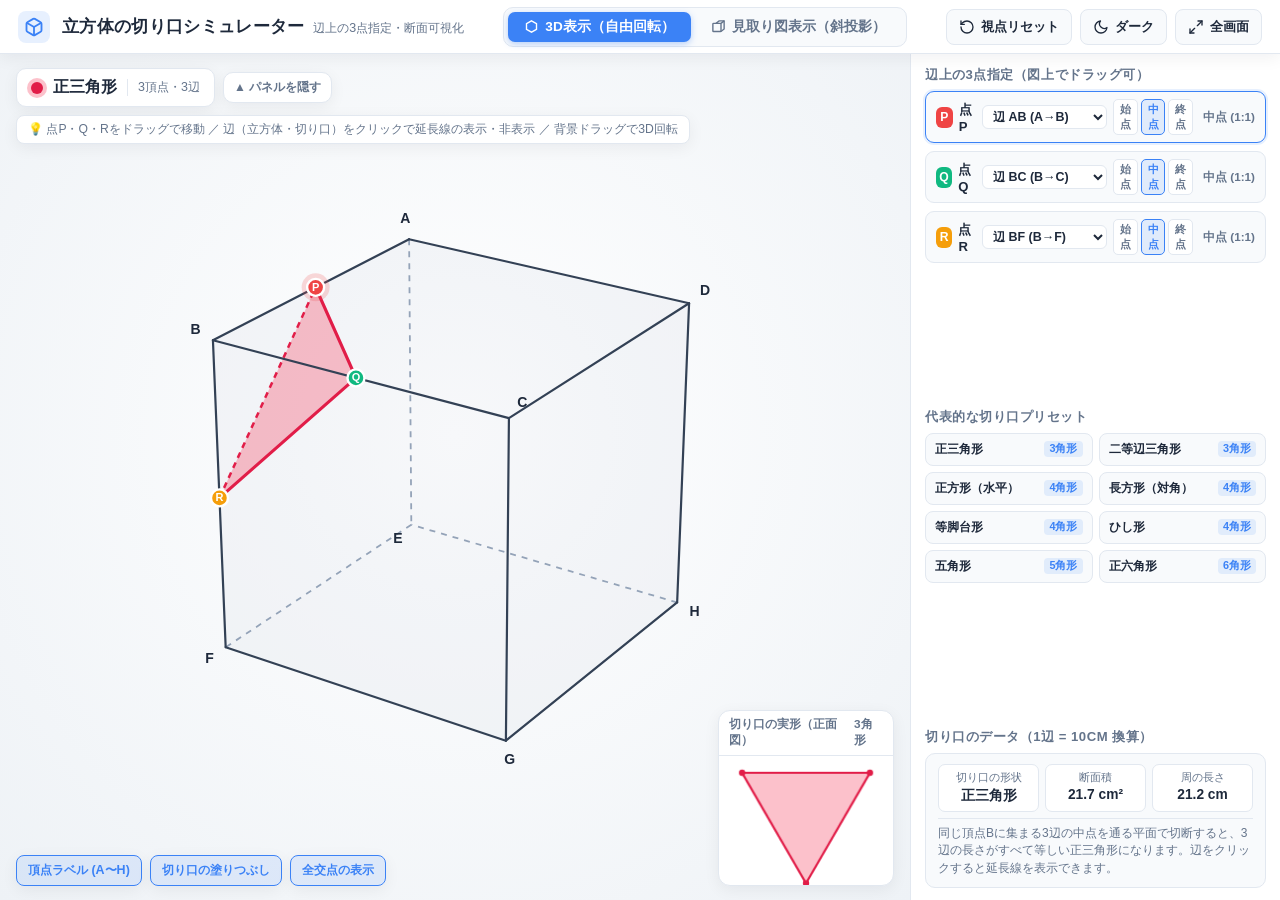
==== apps/kirikuchi/index.html @ 27596174 "feat: 立体学習ポータルサイト及び立方体の切断シミュレーターを追加" ====
<!DOCTYPE html>
<html lang="ja" data-theme="light">
<head>
  <meta charset="UTF-8" />
  <meta name="viewport" content="width=device-width, initial-scale=1.0" />
  <title>立方体の切断シミュレーター（3点指定・切り口表示）</title>
  <style>
    :root {
      --bg-primary: #f4f6f9;
      --bg-panel: #ffffff;
      --bg-card: #f8fafc;
      --bg-hover: #edf2f7;
      --text-primary: #1e293b;
      --text-secondary: #64748b;
      --border-color: #e2e8f0;
      --accent: #3b82f6;
      --accent-hover: #2563eb;
      --accent-soft: rgba(59, 130, 246, 0.12);
      --point-p: #ef4444;
      --point-q: #10b981;
      --point-r: #f59e0b;
      --section-stroke: #e11d48;
      --section-fill: rgba(244, 63, 94, 0.32);
      --cube-edge: #334155;
      --cube-hidden: #94a3b8;
      --cube-face: rgba(203, 213, 225, 0.16);
      --shadow: 0 4px 16px rgba(15, 23, 42, 0.06);
      --canvas-bg: radial-gradient(circle at 50% 45%, #ffffff 0%, #eef2f6 100%);
    }

    [data-theme="dark"] {
      --bg-primary: #0f172a;
      --bg-panel: #1e293b;
      --bg-card: #0f172a;
      --bg-hover: #334155;
      --text-primary: #f1f5f9;
      --text-secondary: #94a3b8;
      --border-color: #334155;
      --accent: #60a5fa;
      --accent-hover: #3b82f6;
      --accent-soft: rgba(96, 165, 250, 0.16);
      --point-p: #f87171;
      --point-q: #34d399;
      --point-r: #fbbf24;
      --section-stroke: #fb7185;
      --section-fill: rgba(251, 113, 133, 0.36);
      --cube-edge: #cbd5e1;
      --cube-hidden: #64748b;
      --cube-face: rgba(148, 163, 184, 0.08);
      --shadow: 0 4px 20px rgba(0, 0, 0, 0.35);
      --canvas-bg: radial-gradient(circle at 50% 45%, #1e293b 0%, #090d16 100%);
    }

    * {
      box-sizing: border-box;
      margin: 0;
      padding: 0;
      user-select: none;
      -webkit-user-select: none;
    }

    html, body {
      width: 100vw;
      height: 100vh;
      overflow: hidden;
      font-family: "Segoe UI", "Hiragino Kaku Gothic ProN", "BIZ UDPGothic", "Meiryo", sans-serif;
      background-color: var(--bg-primary);
      color: var(--text-primary);
      transition: background-color 0.2s ease, color 0.2s ease;
    }

    .app-shell {
      display: flex;
      flex-direction: column;
      width: 100vw;
      height: 100vh;
      overflow: hidden;
    }

    /* Header */
    .header {
      height: 54px;
      flex-shrink: 0;
      background: var(--bg-panel);
      border-bottom: 1px solid var(--border-color);
      display: flex;
      align-items: center;
      justify-content: space-between;
      padding: 0 18px;
      box-shadow: var(--shadow);
      z-index: 10;
    }

    .brand {
      display: flex;
      align-items: center;
      gap: 12px;
    }

    .brand-icon {
      width: 32px;
      height: 32px;
      border-radius: 8px;
      background: var(--accent-soft);
      display: grid;
      place-items: center;
      color: var(--accent);
      font-weight: 700;
    }

    .brand-title {
      font-size: 1.05rem;
      font-weight: 700;
      letter-spacing: 0.02em;
    }

    .brand-sub {
      font-size: 0.78rem;
      color: var(--text-secondary);
      margin-left: 4px;
    }

    /* Mode Switcher */
    .mode-switcher {
      display: flex;
      background: var(--bg-card);
      padding: 4px;
      border-radius: 10px;
      border: 1px solid var(--border-color);
      gap: 4px;
    }

    .mode-btn {
      border: none;
      background: transparent;
      color: var(--text-secondary);
      font-size: 0.85rem;
      font-weight: 600;
      padding: 6px 16px;
      border-radius: 7px;
      cursor: pointer;
      display: flex;
      align-items: center;
      gap: 6px;
      transition: all 0.15s ease;
    }

    .mode-btn:hover {
      color: var(--text-primary);
    }

    .mode-btn.active {
      background: var(--accent);
      color: #ffffff;
      box-shadow: 0 2px 6px rgba(59, 130, 246, 0.35);
    }

    /* Header Right Controls */
    .header-actions {
      display: flex;
      align-items: center;
      gap: 8px;
    }

    .icon-btn {
      height: 36px;
      padding: 0 12px;
      border-radius: 8px;
      border: 1px solid var(--border-color);
      background: var(--bg-card);
      color: var(--text-primary);
      font-size: 0.82rem;
      font-weight: 600;
      cursor: pointer;
      display: inline-flex;
      align-items: center;
      gap: 6px;
      transition: all 0.15s ease;
    }

    .icon-btn:hover {
      background: var(--bg-hover);
      border-color: var(--accent);
    }

    .icon-btn svg {
      width: 16px;
      height: 16px;
      fill: none;
      stroke: currentColor;
      stroke-width: 2;
      stroke-linecap: round;
      stroke-linejoin: round;
    }

    /* Main Workspace */
    .workspace {
      flex: 1;
      display: grid;
      grid-template-columns: 1fr 370px;
      min-height: 0;
      overflow: hidden;
    }

    /* Viewport */
    .viewport-area {
      position: relative;
      width: 100%;
      height: 100%;
      background: var(--canvas-bg);
      overflow: hidden;
      display: flex;
      align-items: center;
      justify-content: center;
    }

    #mainCanvas {
      width: 100%;
      height: 100%;
      display: block;
      cursor: grab;
    }

    #mainCanvas.mode-mitorizu {
      cursor: default;
    }

    #mainCanvas.hovering-handle {
      cursor: pointer !important;
    }

    #mainCanvas.dragging-handle {
      cursor: grabbing !important;
    }

    /* Floating Overlays inside Canvas */
    .viewport-top-left {
      position: absolute;
      top: 14px;
      left: 16px;
      display: flex;
      flex-direction: column;
      gap: 8px;
      pointer-events: none;
    }

    .badge-row {
      display: flex;
      align-items: center;
      gap: 8px;
      flex-wrap: wrap;
    }

    .shape-badge {
      pointer-events: auto;
      background: var(--bg-panel);
      border: 1px solid var(--border-color);
      box-shadow: var(--shadow);
      padding: 8px 14px;
      border-radius: 10px;
      display: flex;
      align-items: center;
      gap: 10px;
    }

    .shape-dot {
      width: 12px;
      height: 12px;
      border-radius: 50%;
      background: var(--section-stroke);
      box-shadow: 0 0 0 4px var(--section-fill);
    }

    .shape-name {
      font-size: 1rem;
      font-weight: 700;
    }

    .shape-sub {
      font-size: 0.78rem;
      color: var(--text-secondary);
      border-left: 1px solid var(--border-color);
      padding-left: 10px;
    }

    .hint-pill {
      background: var(--bg-panel);
      border: 1px solid var(--border-color);
      color: var(--text-secondary);
      padding: 5px 11px;
      border-radius: 8px;
      font-size: 0.76rem;
      box-shadow: var(--shadow);
      width: fit-content;
    }

    .viewport-bottom-left {
      position: absolute;
      bottom: 14px;
      left: 16px;
      display: flex;
      gap: 8px;
      align-items: center;
      flex-wrap: wrap;
    }

    .toggle-chip {
      background: var(--bg-panel);
      border: 1px solid var(--border-color);
      color: var(--text-primary);
      padding: 6px 11px;
      border-radius: 8px;
      font-size: 0.78rem;
      font-weight: 600;
      cursor: pointer;
      display: inline-flex;
      align-items: center;
      gap: 6px;
      box-shadow: var(--shadow);
      transition: all 0.15s ease;
    }

    .toggle-chip:hover {
      border-color: var(--accent);
    }

    .toggle-chip.active {
      background: var(--accent-soft);
      border-color: var(--accent);
      color: var(--accent);
    }

    /* True Shape Mini Card (bottom-right of canvas) */
    .true-shape-card {
      position: absolute;
      bottom: 14px;
      right: 16px;
      width: 176px;
      height: 176px;
      background: var(--bg-panel);
      border: 1px solid var(--border-color);
      border-radius: 12px;
      box-shadow: var(--shadow);
      display: flex;
      flex-direction: column;
      overflow: hidden;
    }

    .true-shape-header {
      font-size: 0.74rem;
      font-weight: 700;
      color: var(--text-secondary);
      padding: 6px 10px;
      border-bottom: 1px solid var(--border-color);
      display: flex;
      justify-content: space-between;
      align-items: center;
    }

    #trueShapeCanvas {
      flex: 1;
      width: 100%;
      height: 100%;
      display: block;
    }

    /* Right Control Panel */
    .side-panel {
      background: var(--bg-panel);
      border-left: 1px solid var(--border-color);
      padding: 12px 14px;
      display: flex;
      flex-direction: column;
      justify-content: space-between;
      gap: 10px;
      height: 100%;
      overflow: hidden;
    }

    .panel-section {
      display: flex;
      flex-direction: column;
      gap: 7px;
    }

    .section-header {
      display: flex;
      align-items: center;
      justify-content: space-between;
    }

    .section-title {
      font-size: 0.82rem;
      font-weight: 700;
      color: var(--text-secondary);
      text-transform: uppercase;
      letter-spacing: 0.04em;
    }

    /* Point Selection Tabs */
    .point-cards {
      display: flex;
      flex-direction: column;
      gap: 8px;
    }

    .point-card {
      background: var(--bg-card);
      border: 1.5px solid var(--border-color);
      border-radius: 9px;
      padding: 7px 10px;
      transition: all 0.15s ease;
      cursor: pointer;
    }

    .point-card.active-target {
      border-color: var(--accent);
      box-shadow: 0 0 0 2px var(--accent-soft);
    }

    .point-row-top {
      display: flex;
      align-items: center;
      justify-content: space-between;
      gap: 6px;
    }

    .point-label-group {
      display: flex;
      align-items: center;
      gap: 6px;
    }

    .point-pill {
      width: 21px;
      height: 21px;
      border-radius: 6px;
      color: #fff;
      font-weight: 700;
      font-size: 0.76rem;
      display: grid;
      place-items: center;
    }

    .point-pill.p { background: var(--point-p); }
    .point-pill.q { background: var(--point-q); }
    .point-pill.r { background: var(--point-r); }

    .point-title {
      font-size: 0.82rem;
      font-weight: 700;
    }

    .edge-select {
      background: var(--bg-panel);
      color: var(--text-primary);
      border: 1px solid var(--border-color);
      border-radius: 6px;
      padding: 3px 6px;
      font-size: 0.78rem;
      font-weight: 600;
      cursor: pointer;
      outline: none;
    }

    .edge-select:focus {
      border-color: var(--accent);
    }

    .ratio-badge {
      font-size: 0.73rem;
      font-weight: 700;
      color: var(--text-secondary);
      min-width: 56px;
      text-align: right;
      font-variant-numeric: tabular-nums;
    }

    .quick-snap-btns {
      display: flex;
      gap: 3px;
    }

    .snap-btn {
      border: 1px solid var(--border-color);
      background: var(--bg-panel);
      color: var(--text-secondary);
      border-radius: 5px;
      font-size: 0.69rem;
      font-weight: 600;
      padding: 2px 5px;
      cursor: pointer;
    }

    .snap-btn:hover {
      border-color: var(--accent);
      color: var(--text-primary);
    }

    .snap-btn.active-snap {
      background: var(--accent-soft);
      border-color: var(--accent);
      color: var(--accent);
    }

    /* Presets Grid */
    .preset-grid {
      display: grid;
      grid-template-columns: repeat(2, 1fr);
      gap: 6px;
    }

    .preset-btn {
      background: var(--bg-card);
      border: 1px solid var(--border-color);
      color: var(--text-primary);
      border-radius: 8px;
      padding: 7px 9px;
      font-size: 0.78rem;
      font-weight: 600;
      text-align: left;
      cursor: pointer;
      display: flex;
      align-items: center;
      justify-content: space-between;
      transition: all 0.15s ease;
    }

    .preset-btn:hover {
      background: var(--bg-hover);
      border-color: var(--accent);
    }

    .preset-tag {
      font-size: 0.68rem;
      padding: 1px 5px;
      border-radius: 4px;
      background: var(--accent-soft);
      color: var(--accent);
      font-weight: 700;
    }

    /* Info Box */
    .info-card {
      background: var(--bg-card);
      border: 1px solid var(--border-color);
      border-radius: 10px;
      padding: 10px 12px;
      display: flex;
      flex-direction: column;
      gap: 6px;
    }

    .stats-grid {
      display: grid;
      grid-template-columns: repeat(3, 1fr);
      gap: 6px;
    }

    .stat-item {
      background: var(--bg-panel);
      border: 1px solid var(--border-color);
      border-radius: 7px;
      padding: 6px 8px;
      text-align: center;
    }

    .stat-label {
      font-size: 0.68rem;
      color: var(--text-secondary);
      margin-bottom: 2px;
    }

    .stat-value {
      font-size: 0.86rem;
      font-weight: 700;
      color: var(--text-primary);
    }

    .step-guide {
      font-size: 0.75rem;
      color: var(--text-secondary);
      line-height: 1.45;
      border-top: 1px solid var(--border-color);
      padding-top: 6px;
    }
  </style>
</head>
<body>
  <div class="app-shell">
    <!-- Top Bar -->
    <header class="header">
      <div class="brand">
        <div class="brand-icon">
          <svg width="20" height="20" viewBox="0 0 24 24" fill="none" stroke="currentColor" stroke-width="2.2">
            <path d="M21 16V8a2 2 0 0 0-1-1.73l-7-4a2 2 0 0 0-2 0l-7 4A2 2 0 0 0 3 8v8a2 2 0 0 0 1 1.73l7 4a2 2 0 0 0 2 0l7-4A2 2 0 0 0 21 16z"/>
            <polyline points="3.27 6.96 12 12.01 20.73 6.96"/>
            <line x1="12" y1="22.08" x2="12" y2="12"/>
          </svg>
        </div>
        <div>
          <span class="brand-title">立方体の切り口シミュレーター</span>
          <span class="brand-sub">辺上の3点指定・断面可視化</span>
        </div>
      </div>

      <!-- Mode Switcher: 3D vs 見取り図 -->
      <div class="mode-switcher" role="tablist" aria-label="表示モード切替">
        <button id="mode3dBtn" class="mode-btn active" type="button">
          <svg width="15" height="15" viewBox="0 0 24 24" fill="none" stroke="currentColor" stroke-width="2.2">
            <path d="M12 3l8 4.5v9L12 21l-8-4.5v-9L12 3z"/>
          </svg>
          3D表示（自由回転）
        </button>
        <button id="modeMitorizuBtn" class="mode-btn" type="button">
          <svg width="15" height="15" viewBox="0 0 24 24" fill="none" stroke="currentColor" stroke-width="2.2">
            <rect x="3" y="7" width="13" height="13" rx="1"/>
            <path d="M8 7l5-4h8v13l-5 4"/>
            <line x1="16" y1="7" x2="21" y2="3"/>
          </svg>
          見取り図表示（斜投影）
        </button>
      </div>

      <!-- Right Utility Buttons -->
      <div class="header-actions">
        <button id="resetCameraBtn" class="icon-btn" type="button" title="視点を初期位置に戻す">
          <svg viewBox="0 0 24 24">
            <path d="M3 12a9 9 0 1 0 9-9 9.75 9.75 0 0 0-6.74 2.74L3 8"/>
            <path d="M3 3v5h5"/>
          </svg>
          <span>視点リセット</span>
        </button>
        <button id="themeToggleBtn" class="icon-btn" type="button" title="ダークモード切り替え">
          <svg id="themeIconSun" viewBox="0 0 24 24" style="display:none;">
            <circle cx="12" cy="12" r="5"/>
            <line x1="12" y1="1" x2="12" y2="3"/><line x1="12" y1="21" x2="12" y2="23"/>
            <line x1="4.22" y1="4.22" x2="5.64" y2="5.64"/><line x1="18.36" y1="18.36" x2="19.78" y2="19.78"/>
            <line x1="1" y1="12" x2="3" y2="12"/><line x1="21" y1="12" x2="23" y2="12"/>
            <line x1="4.22" y1="19.78" x2="5.64" y2="18.36"/><line x1="18.36" y1="5.64" x2="19.78" y2="4.22"/>
          </svg>
          <svg id="themeIconMoon" viewBox="0 0 24 24">
            <path d="M21 12.79A9 9 0 1 1 11.21 3 7 7 0 0 0 21 12.79z"/>
          </svg>
          <span id="themeBtnLabel">ダーク</span>
        </button>
        <button id="fullscreenBtn" class="icon-btn" type="button" title="全画面表示切り替え">
          <svg id="fsExpandIcon" viewBox="0 0 24 24">
            <polyline points="15 3 21 3 21 9"/><polyline points="9 21 3 21 3 15"/>
            <line x1="21" y1="3" x2="14" y2="10"/><line x1="3" y1="21" x2="10" y2="14"/>
          </svg>
          <svg id="fsCompressIcon" viewBox="0 0 24 24" style="display:none;">
            <polyline points="4 14 10 14 10 20"/><polyline points="20 10 14 10 14 4"/>
            <line x1="14" y1="10" x2="21" y2="3"/><line x1="3" y1="21" x2="10" y2="14"/>
          </svg>
          <span id="fsBtnLabel">全画面</span>
        </button>
      </div>
    </header>

    <!-- Main Content -->
    <main class="workspace">
      <!-- Left Viewport -->
      <section class="viewport-area">
        <canvas id="mainCanvas"></canvas>

        <!-- Top-Left Badge & Operation Hint -->
        <div class="viewport-top-left">
          <div class="badge-row">
            <div id="topShapeBadge" class="shape-badge">
              <span class="shape-dot"></span>
              <span id="shapeNameBadge" class="shape-name">正三角形</span>
              <span id="shapeDetailBadge" class="shape-sub">3頂点・3辺</span>
            </div>

            <!-- 見取り図モード時の視点切り替えボタン群 -->
            <div id="mitorizuViewBar" class="shape-badge" style="display:none; padding: 5px 10px; gap: 5px; flex-wrap: wrap;">
              <span style="font-size:0.75rem; font-weight:700; color:var(--text-secondary); margin-right:2px;">正面の面:</span>
              <button class="toggle-chip mitorizu-rot-btn active" data-rot="0" type="button" style="padding:4px 8px; box-shadow:none;">正面 (BCGF)</button>
              <button class="toggle-chip mitorizu-rot-btn" data-rot="1" type="button" style="padding:4px 8px; box-shadow:none;">右面 (CDHG)</button>
              <button class="toggle-chip mitorizu-rot-btn" data-rot="2" type="button" style="padding:4px 8px; box-shadow:none;">背面 (DAEH)</button>
              <button class="toggle-chip mitorizu-rot-btn" data-rot="3" type="button" style="padding:4px 8px; box-shadow:none;">左面 (ABFE)</button>
              <span style="border-left:1px solid var(--border-color); height:18px; margin:0 2px;"></span>
              <span style="font-size:0.75rem; font-weight:700; color:var(--text-secondary); margin-right:2px;">奥行き:</span>
              <button class="toggle-chip mitorizu-vp-btn active" data-vp="0" type="button" style="padding:4px 8px; box-shadow:none;">右上奥 (標準)</button>
              <button class="toggle-chip mitorizu-vp-btn" data-vp="1" type="button" style="padding:4px 8px; box-shadow:none;">左上奥</button>
            </div>

            <!-- 左上パネルの表示/非表示切り替えボタン -->
            <button id="toggleTopInfoBtn" class="shape-badge" type="button" title="上部の情報パネル・ガイドを非表示にする" style="padding: 6px 10px; gap: 5px; cursor: pointer; font-size: 0.75rem; font-weight: 600; color: var(--text-secondary);">
              <span id="toggleTopInfoLabel">▲ パネルを隠す</span>
            </button>
          </div>
          <div id="modeHintText" class="hint-pill">
            💡 点P・Q・Rをドラッグで移動 ／ 辺（立方体・切り口）をクリックで延長線の表示・非表示 ／ 背景ドラッグで3D回転
          </div>
        </div>

        <!-- Bottom-Left Display Toggles -->
        <div class="viewport-bottom-left">
          <button id="toggleVerticesBtn" class="toggle-chip active" type="button">頂点ラベル (A〜H)</button>
          <button id="toggleSectionFillBtn" class="toggle-chip active" type="button">切り口の塗りつぶし</button>
          <button id="toggleIntersectionsBtn" class="toggle-chip active" type="button">全交点の表示</button>
          <button id="clearExtensionsBtn" class="toggle-chip" type="button" style="display:none;">延長線をすべて消去</button>
        </div>

        <!-- Bottom-Right True 2D Cross-Section Preview -->
        <div class="true-shape-card">
          <div class="true-shape-header">
            <span>切り口の実形（正面図）</span>
            <span id="trueShapeVerticesCount">3角形</span>
          </div>
          <canvas id="trueShapeCanvas" width="176" height="146"></canvas>
        </div>
      </section>

      <!-- Right Side Control Panel -->
      <aside class="side-panel">
        <!-- 3 Points Controls -->
        <div class="panel-section">
          <div class="section-header">
            <span class="section-title">辺上の3点指定（図上でドラッグ可）</span>
          </div>
          <div id="pointCardsContainer" class="point-cards"></div>
        </div>

        <!-- Presets -->
        <div class="panel-section">
          <div class="section-header">
            <span class="section-title">代表的な切り口プリセット</span>
          </div>
          <div class="preset-grid">
            <button class="preset-btn" data-preset="equilateral">
              <span>正三角形</span>
              <span class="preset-tag">3角形</span>
            </button>
            <button class="preset-btn" data-preset="isosceles">
              <span>二等辺三角形</span>
              <span class="preset-tag">3角形</span>
            </button>
            <button class="preset-btn" data-preset="square">
              <span>正方形（水平）</span>
              <span class="preset-tag">4角形</span>
            </button>
            <button class="preset-btn" data-preset="rectangle">
              <span>長方形（対角）</span>
              <span class="preset-tag">4角形</span>
            </button>
            <button class="preset-btn" data-preset="trapezoid">
              <span>等脚台形</span>
              <span class="preset-tag">4角形</span>
            </button>
            <button class="preset-btn" data-preset="rhombus">
              <span>ひし形</span>
              <span class="preset-tag">4角形</span>
            </button>
            <button class="preset-btn" data-preset="pentagon">
              <span>五角形</span>
              <span class="preset-tag">5角形</span>
            </button>
            <button class="preset-btn" data-preset="hexagon">
              <span>正六角形</span>
              <span class="preset-tag">6角形</span>
            </button>
          </div>
        </div>

        <!-- Section Summary & Properties -->
        <div class="panel-section">
          <div class="section-header">
            <span class="section-title">切り口のデータ（1辺 = 10cm 換算）</span>
          </div>
          <div class="info-card">
            <div class="stats-grid">
              <div class="stat-item">
                <div class="stat-label">切り口の形状</div>
                <div id="statShapeName" class="stat-value">正三角形</div>
              </div>
              <div class="stat-item">
                <div class="stat-label">断面積</div>
                <div id="statArea" class="stat-value">21.65 cm²</div>
              </div>
              <div class="stat-item">
                <div class="stat-label">周の長さ</div>
                <div id="statPerimeter" class="stat-value">21.21 cm</div>
              </div>
            </div>
            <div id="explanationText" class="step-guide">
              同じ頂点Bに集まる3辺の中点を通る平面で切断すると、3辺の長さがすべて等しい正三角形になります。辺をクリックすると延長線を表示できます。
            </div>
          </div>
        </div>
      </aside>
    </main>
  </div>

  <script>
    /**
     * 立方体の頂点定義 (1辺の長さ 1)
     * 上面 ABCD (y = 1):
     *   A: 左奥 (0, 1, 0), B: 左手前 (0, 1, 1), C: 右手前 (1, 1, 1), D: 右奥 (1, 1, 0)
     * 底面 EFGH (y = 0):
     *   E: 左奥 (0, 0, 0), F: 左手前 (0, 0, 1), G: 右手前 (1, 0, 1), H: 右奥 (1, 0, 0)
     */
    const VERTICES = {
      A: { id: 'A', x: 0, y: 1, z: 0 },
      B: { id: 'B', x: 0, y: 1, z: 1 },
      C: { id: 'C', x: 1, y: 1, z: 1 },
      D: { id: 'D', x: 1, y: 1, z: 0 },
      E: { id: 'E', x: 0, y: 0, z: 0 },
      F: { id: 'F', x: 0, y: 0, z: 1 },
      G: { id: 'G', x: 1, y: 0, z: 1 },
      H: { id: 'H', x: 1, y: 0, z: 0 },
    };

    const EDGES = [
      // 上面
      { id: 'AB', v1: 'A', v2: 'B', group: '上面' },
      { id: 'BC', v1: 'B', v2: 'C', group: '上面' },
      { id: 'CD', v1: 'C', v2: 'D', group: '上面' },
      { id: 'DA', v1: 'D', v2: 'A', group: '上面' },
      // 縦の辺
      { id: 'AE', v1: 'A', v2: 'E', group: '側辺' },
      { id: 'BF', v1: 'B', v2: 'F', group: '側辺' },
      { id: 'CG', v1: 'C', v2: 'G', group: '側辺' },
      { id: 'DH', v1: 'D', v2: 'H', group: '側辺' },
      // 底面
      { id: 'EF', v1: 'E', v2: 'F', group: '底面' },
      { id: 'FG', v1: 'F', v2: 'G', group: '底面' },
      { id: 'GH', v1: 'G', v2: 'H', group: '底面' },
      { id: 'HE', v1: 'H', v2: 'E', group: '底面' },
    ];

    // 6つの面（外向き法線と頂点ループ）
    const FACES = [
      { id: 'TOP',    verts: ['A', 'B', 'C', 'D'], normal: { x: 0, y: 1, z: 0 },  edges: ['AB', 'BC', 'CD', 'DA'] },
      { id: 'BOTTOM', verts: ['E', 'H', 'G', 'F'], normal: { x: 0, y: -1, z: 0 }, edges: ['EF', 'FG', 'GH', 'HE'] },
      { id: 'FRONT',  verts: ['B', 'F', 'G', 'C'], normal: { x: 0, y: 0, z: 1 },  edges: ['BC', 'CG', 'FG', 'BF'] },
      { id: 'BACK',   verts: ['A', 'D', 'H', 'E'], normal: { x: 0, y: 0, z: -1 }, edges: ['DA', 'DH', 'HE', 'AE'] },
      { id: 'LEFT',   verts: ['A', 'E', 'F', 'B'], normal: { x: -1, y: 0, z: 0 }, edges: ['AB', 'BF', 'EF', 'AE'] },
      { id: 'RIGHT',  verts: ['D', 'C', 'G', 'H'], normal: { x: 1, y: 0, z: 0 },  edges: ['CD', 'CG', 'GH', 'DH'] },
    ];

    // 見取り図の斜投影プリセット（常に上面ABCDが見える標準的な斜め上からの視点）
    const MITORIZU_VIEWPOINTS = [
      { id: 0, label: '右上奥 (標準)', dirX: 1,  dirY: 1 },
      { id: 1, label: '左上奥',       dirX: -1, dirY: 1 },
    ];

    // アプリの状態
    const state = {
      viewMode: '3d', // '3d' | 'mitorizu'
      activePointIndex: 0, // 0: P, 1: Q, 2: R
      points: [
        { name: 'P', colorKey: 'p', edgeId: 'AB', t: 0.5 },
        { name: 'Q', colorKey: 'q', edgeId: 'BC', t: 0.5 },
        { name: 'R', colorKey: 'r', edgeId: 'BF', t: 0.5 },
      ],
      camera: {
        yaw: -0.58,
        pitch: 0.44,
      },
      mitorizu: {
        vpIndex: 0,    // 0: 右上奥 (標準), 1: 左上奥
        rotQuarter: 0, // 0: 正面(BCGF), 1: 右面(CDHG), 2: 背面(DAEH), 3: 左面(ABFE)
      },
      options: {
        showVertices: true,
        showSectionFill: true,
        showIntersections: true,
      },
      extendedCubeEdges: new Set(),  // クリックで選択された立方体の辺ID ('AB', 'EF', etc.)
      extendedSectionFaces: new Set(), // クリックで選択された切り口の辺 (faceId: 'TOP', 'FRONT', etc.)
      dragging: {
        type: null, // 'point' | 'camera'
        pointIndex: -1,
        lastX: 0,
        lastY: 0,
      },
      hoverPointIndex: -1,
      hoverEdge: null, // { type: 'cube' | 'section', id: string }
    };

    const PRESETS = {
      equilateral: {
        points: [
          { edgeId: 'AB', t: 0.5 },
          { edgeId: 'BC', t: 0.5 },
          { edgeId: 'BF', t: 0.5 },
        ],
        desc: '1つの頂点Bに集まる3辺の中点（AB・BC・BFの中点）を通る平面で切断すると、3辺の長さが等しい「正三角形」になります。'
      },
      isosceles: {
        points: [
          { edgeId: 'AB', t: 0.5 },
          { edgeId: 'BC', t: 0.5 },
          { edgeId: 'BF', t: 1.0 },
        ],
        desc: '辺AB・BCの中点と頂点Fを通る平面で切断すると、2辺の長さが等しい「二等辺三角形」になります。'
      },
      square: {
        points: [
          { edgeId: 'AE', t: 0.5 },
          { edgeId: 'BF', t: 0.5 },
          { edgeId: 'CG', t: 0.5 },
        ],
        desc: '底面に平行な平面（縦の辺AE・BF・CGの中点）で切断すると、切り口は元の面と合同な「正方形」になります。'
      },
      rectangle: {
        points: [
          { edgeId: 'AB', t: 0.0 },
          { edgeId: 'CD', t: 0.0 },
          { edgeId: 'FG', t: 1.0 },
        ],
        desc: '向かい合う辺（頂点A・C・G）を通る対角面で切断すると、縦と横の長さが 1 : √2 の「長方形」になります。'
      },
      trapezoid: {
        points: [
          { edgeId: 'AB', t: 0.5 },
          { edgeId: 'BC', t: 0.5 },
          { edgeId: 'FG', t: 1.0 },
        ],
        desc: '辺AB・BCの中点と頂点G（および頂点E）を通る平面で切断すると、PQ // EG かつ脚の長さが等しい「等脚台形」になります。'
      },
      rhombus: {
        points: [
          { edgeId: 'AE', t: 0.5 },
          { edgeId: 'BF', t: 1.0 },
          { edgeId: 'CG', t: 0.5 },
        ],
        desc: '辺AE・CGの中点と頂点F（および頂点D）を通る平面で切断すると、4辺の長さがすべて等しい「ひし形」になります。'
      },
      pentagon: {
        points: [
          { edgeId: 'AB', t: 0.5 },
          { edgeId: 'BC', t: 0.5 },
          { edgeId: 'DH', t: 1.0 },
        ],
        desc: '辺AB・BCの中点と頂点Hを通る平面で切断すると、5つの面（上面・左面・正面・右面・奥面）を横切る左右対称な「五角形」になります。'
      },
      hexagon: {
        points: [
          { edgeId: 'AB', t: 0.5 },
          { edgeId: 'BC', t: 0.5 },
          { edgeId: 'HE', t: 0.5 },
        ],
        desc: '互いに隣り合わない辺の中点（AB・BC・CG・GH・HE・AEの6辺の中点）を通る平面で切断すると、「正六角形」が現れます。'
      }
    };

    // DOM Elements
    const mainCanvas = document.getElementById('mainCanvas');
    const ctx = mainCanvas.getContext('2d');
    const trueShapeCanvas = document.getElementById('trueShapeCanvas');
    const tsCtx = trueShapeCanvas.getContext('2d');
    const pointCardsContainer = document.getElementById('pointCardsContainer');
    const clearExtensionsBtn = document.getElementById('clearExtensionsBtn');
    const mitorizuViewBar = document.getElementById('mitorizuViewBar');

    // Vector Math Helpers
    function vecSub(a, b) { return { x: a.x - b.x, y: a.y - b.y, z: a.z - b.z }; }
    function vecAdd(a, b) { return { x: a.x + b.x, y: a.y + b.y, z: a.z + b.z }; }
    function vecScale(a, s) { return { x: a.x * s, y: a.y * s, z: a.z * s }; }
    function vecDot(a, b) { return a.x * b.x + a.y * b.y + a.z * b.z; }
    function vecCross(a, b) {
      return {
        x: a.y * b.z - a.z * b.y,
        y: a.z * b.x - a.x * b.z,
        z: a.x * b.y - a.y * b.x,
      };
    }
    function vecLen(a) { return Math.hypot(a.x, a.y, a.z); }
    function vecNorm(a) {
      const len = vecLen(a);
      return len < 1e-9 ? { x: 0, y: 0, z: 0 } : { x: a.x / len, y: a.y / len, z: a.z / len };
    }
    function vecDist(a, b) { return Math.hypot(a.x - b.x, a.y - b.y, a.z - b.z); }

    function getEdgeById(edgeId) {
      return EDGES.find(e => e.id === edgeId);
    }

    function getPointOnEdge3D(edgeId, t) {
      const edge = getEdgeById(edgeId);
      const v1 = VERTICES[edge.v1];
      const v2 = VERTICES[edge.v2];
      return {
        x: v1.x + (v2.x - v1.x) * t,
        y: v1.y + (v2.y - v1.y) * t,
        z: v1.z + (v2.z - v1.z) * t,
      };
    }

    function formatEdgePosition(edgeId, t) {
      const edge = getEdgeById(edgeId);
      if (Math.abs(t) < 0.01) return `頂点 ${edge.v1}`;
      if (Math.abs(t - 1) < 0.01) return `頂点 ${edge.v2}`;
      if (Math.abs(t - 0.5) < 0.015) return `中点 (1:1)`;
      if (Math.abs(t - 0.25) < 0.015) return `1 : 3`;
      if (Math.abs(t - 0.75) < 0.015) return `3 : 1`;
      if (Math.abs(t - 1/3) < 0.02) return `1 : 2`;
      if (Math.abs(t - 2/3) < 0.02) return `2 : 1`;
      return `${Math.round(t * 100)}%`;
    }

    // 3点 P, Q, R から平面と立方体の切り口多角形を計算
    function computeCrossSection() {
      const p3d = state.points.map(pt => ({
        ...getPointOnEdge3D(pt.edgeId, pt.t),
        name: pt.name,
        colorKey: pt.colorKey,
        edgeId: pt.edgeId,
        t: pt.t
      }));

      const v1 = vecSub(p3d[1], p3d[0]);
      const v2 = vecSub(p3d[2], p3d[0]);
      const rawNormal = vecCross(v1, v2);
      const normalLen = vecLen(rawNormal);

      if (normalLen < 1e-6) {
        return {
          valid: false,
          reason: '3点が一直線上に並んでいるため、平面が1つに定まりません。',
          userPoints: p3d,
          polygon: [],
          segments: [],
        };
      }

      const normal = vecNorm(rawNormal);
      const d = vecDot(normal, p3d[0]);

      const rawIntersections = [];
      for (const edge of EDGES) {
        const A = VERTICES[edge.v1];
        const B = VERTICES[edge.v2];
        const dA = vecDot(normal, A) - d;
        const dB = vecDot(normal, B) - d;

        if (Math.abs(dA) < 1e-6 && Math.abs(dB) < 1e-6) {
          rawIntersections.push({ x: A.x, y: A.y, z: A.z, edgeId: edge.id });
          rawIntersections.push({ x: B.x, y: B.y, z: B.z, edgeId: edge.id });
        } else if (Math.abs(dA) < 1e-6) {
          rawIntersections.push({ x: A.x, y: A.y, z: A.z, edgeId: edge.id });
        } else if (Math.abs(dB) < 1e-6) {
          rawIntersections.push({ x: B.x, y: B.y, z: B.z, edgeId: edge.id });
        } else if ((dA < 0 && dB > 0) || (dA > 0 && dB < 0)) {
          const t = dA / (dA - dB);
          if (t >= -1e-6 && t <= 1 + 1e-6) {
            const clampedT = Math.max(0, Math.min(1, t));
            rawIntersections.push({
              x: A.x + (B.x - A.x) * clampedT,
              y: A.y + (B.y - A.y) * clampedT,
              z: A.z + (B.z - A.z) * clampedT,
              edgeId: edge.id
            });
          }
        }
      }

      const uniquePts = [];
      for (const pt of rawIntersections) {
        const existing = uniquePts.find(u => vecDist(u, pt) < 1e-4);
        if (!existing) {
          uniquePts.push({ x: pt.x, y: pt.y, z: pt.z, edges: [pt.edgeId] });
        } else if (!existing.edges.includes(pt.edgeId)) {
          existing.edges.push(pt.edgeId);
        }
      }

      if (uniquePts.length < 3) {
        return {
          valid: false,
          reason: '平面が立方体の内部を横切っていません（頂点または辺のみに接しています）。',
          userPoints: p3d,
          polygon: uniquePts,
          segments: [],
        };
      }

      const centroid = uniquePts.reduce(
        (acc, p) => ({ x: acc.x + p.x / uniquePts.length, y: acc.y + p.y / uniquePts.length, z: acc.z + p.z / uniquePts.length }),
        { x: 0, y: 0, z: 0 }
      );

      let ref = Math.abs(normal.y) < 0.9 ? { x: 0, y: 1, z: 0 } : { x: 1, y: 0, z: 0 };
      const uAxis = vecNorm(vecCross(ref, normal));
      const vAxis = vecNorm(vecCross(normal, uAxis));

      const sortedPolygon = uniquePts
        .map(pt => {
          const rel = vecSub(pt, centroid);
          const u = vecDot(rel, uAxis);
          const v = vecDot(rel, vAxis);
          return { ...pt, u, v, angle: Math.atan2(v, u) };
        })
        .sort((a, b) => a.angle - b.angle);

      const sectionSegments = [];
      for (let i = 0; i < sortedPolygon.length; i++) {
        const pA = sortedPolygon[i];
        const pB = sortedPolygon[(i + 1) % sortedPolygon.length];
        const mid = vecScale(vecAdd(pA, pB), 0.5);

        // この線分（切り口の辺）が乗っている立方体の面をすべて求める
        // （面の内部を横切る場合は1つ、立方体の辺そのものに重なる場合は2つ、内部対角線などの場合は0個）
        const onFaces = [];
        if (Math.abs(mid.y - 1) < 1e-4) onFaces.push('TOP');
        if (Math.abs(mid.y) < 1e-4)     onFaces.push('BOTTOM');
        if (Math.abs(mid.z - 1) < 1e-4) onFaces.push('FRONT');
        if (Math.abs(mid.z) < 1e-4)     onFaces.push('BACK');
        if (Math.abs(mid.x) < 1e-4)     onFaces.push('LEFT');
        if (Math.abs(mid.x - 1) < 1e-4) onFaces.push('RIGHT');

        const segId = onFaces.length > 0 ? onFaces.join('_') : `SEG_${i}`;
        sectionSegments.push({ id: segId, pA, pB, onFaces, length: vecDist(pA, pB) });
      }

      const shapeInfo = classifyPolygon(sortedPolygon);

      return {
        valid: true,
        normal,
        d,
        centroid,
        uAxis,
        vAxis,
        userPoints: p3d,
        polygon: sortedPolygon,
        segments: sectionSegments,
        shapeInfo,
      };
    }

    function classifyPolygon(poly) {
      const n = poly.length;
      const sideLengths = [];
      const vectors = [];

      for (let i = 0; i < n; i++) {
        const curr = poly[i];
        const next = poly[(i + 1) % n];
        const v = vecSub(next, curr);
        vectors.push(v);
        sideLengths.push(vecLen(v));
      }

      const scaleCm = 10;
      const perimeterCm = sideLengths.reduce((a, b) => a + b, 0) * scaleCm;

      let areaUnit = 0;
      for (let i = 1; i < n - 1; i++) {
        const vA = vecSub(poly[i], poly[0]);
        const vB = vecSub(poly[i + 1], poly[0]);
        areaUnit += 0.5 * vecLen(vecCross(vA, vB));
      }
      const areaCm2 = areaUnit * scaleCm * scaleCm;

      const eps = 1e-2;
      const allSidesEqual = sideLengths.every(len => Math.abs(len - sideLengths[0]) < eps);

      const rightAngles = [];
      for (let i = 0; i < n; i++) {
        const prevVec = vecNorm(vectors[(i - 1 + n) % n]);
        const currVec = vecNorm(vectors[i]);
        const dot = Math.abs(vecDot(prevVec, currVec));
        rightAngles.push(dot < eps);
      }
      const allRightAngles = rightAngles.every(Boolean);

      let name = `${n}角形`;

      if (n === 3) {
        const [a, b, c] = sideLengths;
        const ab = Math.abs(a - b) < eps;
        const bc = Math.abs(b - c) < eps;
        const ca = Math.abs(c - a) < eps;
        const hasRight = rightAngles.some(Boolean);

        if (ab && bc) {
          name = '正三角形';
        } else if (ab || bc || ca) {
          name = hasRight ? '直角二等辺三角形' : '二等辺三角形';
        } else if (hasRight) {
          name = '直角三角形';
        } else {
          name = '三角形（不等辺）';
        }
      } else if (n === 4) {
        const dir0 = vecNorm(vectors[0]);
        const dir1 = vecNorm(vectors[1]);
        const dir2 = vecNorm(vectors[2]);
        const dir3 = vecNorm(vectors[3]);

        const p02 = vecLen(vecCross(dir0, dir2)) < eps;
        const p13 = vecLen(vecCross(dir1, dir3)) < eps;

        if (allRightAngles && allSidesEqual) {
          name = '正方形';
        } else if (allRightAngles) {
          name = '長方形';
        } else if (allSidesEqual) {
          name = 'ひし形';
        } else if (p02 && p13) {
          name = '平行四辺形';
        } else if (p02 || p13) {
          const legEqual = p02
            ? Math.abs(sideLengths[1] - sideLengths[3]) < eps
            : Math.abs(sideLengths[0] - sideLengths[2]) < eps;
          name = legEqual ? '等脚台形' : '台形';
        } else {
          name = '四角形';
        }
      } else if (n === 5) {
        name = '五角形';
      } else if (n === 6) {
        name = allSidesEqual ? '正六角形' : '六角形';
      }

      return {
        name,
        vertexCount: n,
        areaCm2,
        perimeterCm,
        sideLengths,
      };
    }

    // 見取り図モード時のY軸90度単位回転変換（中心基準）
    function rotateMitorizuCoords(x, y, z) {
      const q = ((state.mitorizu.rotQuarter % 4) + 4) % 4;
      if (q === 1) return { x: z, y, z: -x };
      if (q === 2) return { x: -x, y, z: -z };
      if (q === 3) return { x: -z, y, z: x };
      return { x, y, z };
    }

    function projectPoint(pt3d, width, height) {
      const cx = width * 0.5;
      const cy = height * 0.5;
      const baseSize = Math.min(width, height) * 0.43;

      const rawX = pt3d.x - 0.5;
      const rawY = pt3d.y - 0.5;
      const rawZ = pt3d.z - 0.5;

      if (state.viewMode === 'mitorizu') {
        const { x, y, z } = rotateMitorizuCoords(rawX, rawY, rawZ);
        const vp = MITORIZU_VIEWPOINTS[state.mitorizu.vpIndex] || MITORIZU_VIEWPOINTS[0];
        const depthRatio = 0.52;
        const angle = Math.PI / 6;
        const depthOffset = -z; // 奥が +0.5, 手前が -0.5
        const projX = x + depthOffset * depthRatio * Math.cos(angle) * vp.dirX;
        const projY = y + depthOffset * depthRatio * Math.sin(angle) * vp.dirY;

        return {
          x: cx + projX * baseSize,
          y: cy - projY * baseSize,
          depth: z,
        };
      } else {
        const cosYaw = Math.cos(state.camera.yaw);
        const sinYaw = Math.sin(state.camera.yaw);
        const cosPitch = Math.cos(state.camera.pitch);
        const sinPitch = Math.sin(state.camera.pitch);

        const x1 = rawX * cosYaw + rawZ * sinYaw;
        const z1 = -rawX * sinYaw + rawZ * cosYaw;
        const y1 = rawY;

        const y2 = y1 * cosPitch - z1 * sinPitch;
        const z2 = y1 * sinPitch + z1 * cosPitch;
        const x2 = x1;

        const perspective = 3.6 / (3.6 - z2 * 0.45);
        return {
          x: cx + x2 * baseSize * 0.92 * perspective,
          y: cy - y2 * baseSize * 0.92 * perspective,
          depth: z2,
        };
      }
    }

    function getFaceVisibility() {
      const vis = {};
      if (state.viewMode === 'mitorizu') {
        const vp = MITORIZU_VIEWPOINTS[state.mitorizu.vpIndex] || MITORIZU_VIEWPOINTS[0];
        // 斜投影 (projX = x - z * kX, projY = y - z * kY) のヤコビアン行列式から厳密な手前向き視線ベクトル (vp.dirX, vp.dirY, 1) との内積で判定
        const viewVec = { x: vp.dirX * 0.45, y: vp.dirY * 0.26, z: 1.0 };
        for (const face of FACES) {
          const rotN = rotateMitorizuCoords(face.normal.x, face.normal.y, face.normal.z);
          const dot = rotN.x * viewVec.x + rotN.y * viewVec.y + rotN.z * viewVec.z;
          vis[face.id] = dot > 0;
        }
        return vis;
      }

      const cosYaw = Math.cos(state.camera.yaw);
      const sinYaw = Math.sin(state.camera.yaw);
      const cosPitch = Math.cos(state.camera.pitch);
      const sinPitch = Math.sin(state.camera.pitch);

      for (const face of FACES) {
        const n = face.normal;
        const x1 = n.x * cosYaw + n.z * sinYaw;
        const z1 = -n.x * sinYaw + n.z * cosYaw;
        const y1 = n.y;
        const z2 = y1 * sinPitch + z1 * cosPitch;
        vis[face.id] = z2 > 0;
      }
      return vis;
    }

    // 立方体の辺が隠れ線（破線）かどうかを判定
    function isEdgeHidden(edgeId, faceVis) {
      const adjFaces = FACES.filter(f => f.edges.includes(edgeId));
      return adjFaces.every(f => !faceVis[f.id]);
    }

    // 切り口の辺（線分）が隠れ線（破線）かどうかを判定
    function isSectionSegmentHidden(seg, faceVis) {
      if (!seg.onFaces || seg.onFaces.length === 0) {
        // 立方体の内部を直接通る場合（まれなケース）は破線
        return true;
      }
      // その線分が含まれる立方体の面のうち、1つでも「表（手前）の面」があれば実線、すべて裏の面なら破線
      return !seg.onFaces.some(fid => faceVis[fid]);
    }

    // メインキャンバスの描画
    function render() {
      const dpr = window.devicePixelRatio || 1;
      const rect = mainCanvas.getBoundingClientRect();
      if (mainCanvas.width !== Math.round(rect.width * dpr) || mainCanvas.height !== Math.round(rect.height * dpr)) {
        mainCanvas.width = Math.round(rect.width * dpr);
        mainCanvas.height = Math.round(rect.height * dpr);
      }

      ctx.save();
      ctx.scale(dpr, dpr);
      const W = rect.width;
      const H = rect.height;
      ctx.clearRect(0, 0, W, H);

      const style = getComputedStyle(document.documentElement);
      const cubeEdgeColor = style.getPropertyValue('--cube-edge').trim();
      const cubeHiddenColor = style.getPropertyValue('--cube-hidden').trim();
      const cubeFaceColor = style.getPropertyValue('--cube-face').trim();
      const sectionStrokeColor = style.getPropertyValue('--section-stroke').trim();
      const sectionFillColor = style.getPropertyValue('--section-fill').trim();
      const textPrimaryColor = style.getPropertyValue('--text-primary').trim();
      const accentColor = style.getPropertyValue('--accent').trim();
      const pointColors = {
        p: style.getPropertyValue('--point-p').trim(),
        q: style.getPropertyValue('--point-q').trim(),
        r: style.getPropertyValue('--point-r').trim(),
      };

      const faceVis = getFaceVisibility();
      const section = computeCrossSection();

      // 延長線が1本以上選択されていれば「延長線をすべて消去」ボタンを表示
      const hasAnyExt = state.extendedCubeEdges.size > 0 || state.extendedSectionFaces.size > 0;
      clearExtensionsBtn.style.display = hasAnyExt ? 'inline-flex' : 'none';

      // 1. 3Dモード時は奥の面を薄く塗る
      if (state.viewMode === '3d') {
        for (const face of FACES) {
          if (!faceVis[face.id]) {
            ctx.beginPath();
            face.verts.forEach((vid, idx) => {
              const p = projectPoint(VERTICES[vid], W, H);
              if (idx === 0) ctx.moveTo(p.x, p.y);
              else ctx.lineTo(p.x, p.y);
            });
            ctx.closePath();
            ctx.fillStyle = cubeFaceColor;
            ctx.fill();
          }
        }
      }

      // 2. 隠れ辺（奥の辺）を破線で描画
      for (const edge of EDGES) {
        if (isEdgeHidden(edge.id, faceVis)) {
          const p1 = projectPoint(VERTICES[edge.v1], W, H);
          const p2 = projectPoint(VERTICES[edge.v2], W, H);
          const isHovered = state.hoverEdge && state.hoverEdge.type === 'cube' && state.hoverEdge.id === edge.id;
          const isExtended = state.extendedCubeEdges.has(edge.id);

          ctx.beginPath();
          ctx.setLineDash([6, 6]);
          ctx.strokeStyle = (isHovered || isExtended) ? accentColor : cubeHiddenColor;
          ctx.lineWidth = isHovered ? 3.2 : 1.8;
          ctx.moveTo(p1.x, p1.y);
          ctx.lineTo(p2.x, p2.y);
          ctx.stroke();
        }
      }
      ctx.setLineDash([]);

      // 3. クリック選択された延長線（立方体の辺の延長・切り口辺の延長・交点）を描画
      drawSelectedExtensionLines(ctx, section, W, H, accentColor, sectionStrokeColor);

      // 4. 切り口多角形の塗りつぶしと裏側の辺（破線）の描画
      if (section.valid && section.polygon.length >= 3) {
        const projPoly = section.polygon.map(pt => projectPoint(pt, W, H));

        if (state.options.showSectionFill) {
          ctx.beginPath();
          projPoly.forEach((p, idx) => {
            if (idx === 0) ctx.moveTo(p.x, p.y);
            else ctx.lineTo(p.x, p.y);
          });
          ctx.closePath();
          ctx.fillStyle = sectionFillColor;
          ctx.fill();
        }

        // 切り口の裏側の辺（隠れ線）を破線で描画
        for (const seg of section.segments) {
          if (!isSectionSegmentHidden(seg, faceVis)) continue;
          const pA = projectPoint(seg.pA, W, H);
          const pB = projectPoint(seg.pB, W, H);
          const isHovered = state.hoverEdge && state.hoverEdge.type === 'section' && state.hoverEdge.id === seg.id;

          ctx.beginPath();
          ctx.setLineDash([6, 5]);
          ctx.lineWidth = isHovered ? 4.2 : 2.5;
          ctx.strokeStyle = sectionStrokeColor;
          ctx.moveTo(pA.x, pA.y);
          ctx.lineTo(pB.x, pB.y);
          ctx.stroke();
        }
        ctx.setLineDash([]);
      }

      // 5. 手前の可視辺（立方体の実線の辺）を描画
      for (const edge of EDGES) {
        if (!isEdgeHidden(edge.id, faceVis)) {
          const p1 = projectPoint(VERTICES[edge.v1], W, H);
          const p2 = projectPoint(VERTICES[edge.v2], W, H);
          const isHovered = state.hoverEdge && state.hoverEdge.type === 'cube' && state.hoverEdge.id === edge.id;
          const isExtended = state.extendedCubeEdges.has(edge.id);

          ctx.beginPath();
          ctx.setLineDash([]);
          ctx.strokeStyle = (isHovered || isExtended) ? accentColor : cubeEdgeColor;
          ctx.lineWidth = isHovered ? 3.5 : (isExtended ? 2.8 : 2.2);
          ctx.lineCap = 'round';
          ctx.moveTo(p1.x, p1.y);
          ctx.lineTo(p2.x, p2.y);
          ctx.stroke();
        }
      }

      // 6. 切り口の表側の辺（実線）と交点を手前に描画（立方体の辺と重なる場合も切り口の実線がはっきり見えるようにする）
      if (section.valid && section.polygon.length >= 3) {
        for (const seg of section.segments) {
          if (isSectionSegmentHidden(seg, faceVis)) continue;
          const pA = projectPoint(seg.pA, W, H);
          const pB = projectPoint(seg.pB, W, H);
          const isHovered = state.hoverEdge && state.hoverEdge.type === 'section' && state.hoverEdge.id === seg.id;

          ctx.beginPath();
          ctx.setLineDash([]);
          ctx.lineWidth = isHovered ? 4.6 : 3.2;
          ctx.lineCap = 'round';
          ctx.strokeStyle = sectionStrokeColor;
          ctx.moveTo(pA.x, pA.y);
          ctx.lineTo(pB.x, pB.y);
          ctx.stroke();
        }

        // 切り口の全交点
        if (state.options.showIntersections) {
          for (const pt of section.polygon) {
            const p2d = projectPoint(pt, W, H);
            ctx.beginPath();
            ctx.arc(p2d.x, p2d.y, 4.5, 0, Math.PI * 2);
            ctx.fillStyle = '#ffffff';
            ctx.fill();
            ctx.lineWidth = 2;
            ctx.strokeStyle = sectionStrokeColor;
            ctx.stroke();
          }
        }
      }

      // 7. 立方体の頂点ラベル (A〜H)
      if (state.options.showVertices) {
        ctx.font = '700 14px "Segoe UI", sans-serif';
        ctx.textAlign = 'center';
        ctx.textBaseline = 'middle';
        for (const key of Object.keys(VERTICES)) {
          const v = VERTICES[key];
          const p = projectPoint(v, W, H);

          const center2d = projectPoint({ x: 0.5, y: 0.5, z: 0.5 }, W, H);
          const dx = p.x - center2d.x;
          const dy = p.y - center2d.y;
          const dist = Math.hypot(dx, dy) || 1;
          const lx = p.x + (dx / dist) * 20;
          const ly = p.y + (dy / dist) * 20;

          ctx.fillStyle = textPrimaryColor;
          ctx.fillText(v.id, lx, ly);
        }
      }

      // 8. 指定された3点 P, Q, R のハンドルを描画
      section.userPoints.forEach((pt, idx) => {
        const p2d = projectPoint(pt, W, H);
        const color = pointColors[pt.colorKey];
        const isActive = state.activePointIndex === idx;
        const isHovered = state.hoverPointIndex === idx;

        if (isActive || isHovered) {
          ctx.beginPath();
          ctx.arc(p2d.x, p2d.y, 14, 0, Math.PI * 2);
          ctx.fillStyle = color + '33';
          ctx.fill();
        }

        ctx.beginPath();
        ctx.arc(p2d.x, p2d.y, isHovered ? 9.5 : 8.5, 0, Math.PI * 2);
        ctx.fillStyle = color;
        ctx.fill();
        ctx.lineWidth = 2.4;
        ctx.strokeStyle = '#ffffff';
        ctx.stroke();

        ctx.font = '700 11px "Segoe UI", sans-serif';
        ctx.fillStyle = '#ffffff';
        ctx.textAlign = 'center';
        ctx.textBaseline = 'middle';
        ctx.fillText(pt.name, p2d.x, p2d.y + 0.5);
      });

      ctx.restore();

      renderTrueShape(section);
      updateSectionUI(section);
    }

    // クリック選択された立方体の辺や切り口辺の延長線と、その交点（作図の補助点）を描画
    function drawSelectedExtensionLines(ctx, section, W, H, accentColor, sectionStrokeColor) {
      const hasCubeExt = state.extendedCubeEdges.size > 0;
      const hasSecExt = state.extendedSectionFaces.size > 0;
      if (!hasCubeExt && !hasSecExt) return;

      ctx.save();

      // 1. 選択された立方体の辺を両方向に延長描画
      if (hasCubeExt) {
        ctx.setLineDash([5, 4]);
        ctx.strokeStyle = accentColor;
        ctx.lineWidth = 2.0;
        ctx.globalAlpha = 0.88;

        for (const edgeId of state.extendedCubeEdges) {
          const edge = getEdgeById(edgeId);
          if (!edge) continue;
          const A = VERTICES[edge.v1];
          const B = VERTICES[edge.v2];
          const dir = vecSub(B, A);

          const extStart = vecSub(A, vecScale(dir, 1.25));
          const extEnd = vecAdd(B, vecScale(dir, 1.25));

          const pStart = projectPoint(extStart, W, H);
          const pA = projectPoint(A, W, H);
          const pB = projectPoint(B, W, H);
          const pEnd = projectPoint(extEnd, W, H);

          ctx.beginPath();
          ctx.moveTo(pStart.x, pStart.y);
          ctx.lineTo(pA.x, pA.y);
          ctx.moveTo(pB.x, pB.y);
          ctx.lineTo(pEnd.x, pEnd.y);
          ctx.stroke();

          // 切断面との交点（立方体外の作図補助点）があればドットを表示
          if (section.valid) {
            const denom = vecDot(section.normal, dir);
            if (Math.abs(denom) > 1e-5) {
              const t = (section.d - vecDot(section.normal, A)) / denom;
              if ((t < -0.01 || t > 1.01) && t >= -1.35 && t <= 2.35) {
                const hit3d = vecAdd(A, vecScale(dir, t));
                const hit2d = projectPoint(hit3d, W, H);

                ctx.save();
                ctx.setLineDash([]);
                ctx.beginPath();
                ctx.arc(hit2d.x, hit2d.y, 4.8, 0, Math.PI * 2);
                ctx.fillStyle = accentColor;
                ctx.fill();
                ctx.lineWidth = 1.8;
                ctx.strokeStyle = '#ffffff';
                ctx.stroke();
                ctx.restore();
              }
            }
          }
        }
      }

      // 2. 選択された切り口の辺を両方向に延長描画
      if (hasSecExt && section.valid) {
        ctx.setLineDash([5, 4]);
        ctx.strokeStyle = sectionStrokeColor;
        ctx.lineWidth = 2.0;
        ctx.globalAlpha = 0.85;

        for (const seg of section.segments) {
          if (!state.extendedSectionFaces.has(seg.id)) continue;
          const dir = vecNorm(vecSub(seg.pB, seg.pA));
          if (vecLen(dir) < 1e-6) continue;

          const extA = vecSub(seg.pA, vecScale(dir, 1.35));
          const extB = vecAdd(seg.pB, vecScale(dir, 1.35));
          const pStart = projectPoint(extA, W, H);
          const pA = projectPoint(seg.pA, W, H);
          const pB = projectPoint(seg.pB, W, H);
          const pEnd = projectPoint(extB, W, H);

          ctx.beginPath();
          ctx.moveTo(pStart.x, pStart.y);
          ctx.lineTo(pA.x, pA.y);
          ctx.moveTo(pB.x, pB.y);
          ctx.lineTo(pEnd.x, pEnd.y);
          ctx.stroke();
        }
      }

      ctx.restore();
    }

    // 右下ミニキャンバスに切り口の2D実形を描画
    function renderTrueShape(section) {
      const dpr = window.devicePixelRatio || 1;
      const W = 176;
      const H = 146;
      if (trueShapeCanvas.width !== W * dpr || trueShapeCanvas.height !== H * dpr) {
        trueShapeCanvas.width = W * dpr;
        trueShapeCanvas.height = H * dpr;
      }

      tsCtx.save();
      tsCtx.scale(dpr, dpr);
      tsCtx.clearRect(0, 0, W, H);

      const style = getComputedStyle(document.documentElement);
      const strokeColor = style.getPropertyValue('--section-stroke').trim();
      const fillColor = style.getPropertyValue('--section-fill').trim();
      const subTextColor = style.getPropertyValue('--text-secondary').trim();

      if (!section.valid || section.polygon.length < 3) {
        tsCtx.fillStyle = subTextColor;
        tsCtx.font = '600 11px sans-serif';
        tsCtx.textAlign = 'center';
        tsCtx.fillText('断面なし', W / 2, H / 2);
        tsCtx.restore();
        return;
      }

      const pts2d = section.polygon.map(p => ({ u: p.u, v: p.v }));
      const minU = Math.min(...pts2d.map(p => p.u));
      const maxU = Math.max(...pts2d.map(p => p.u));
      const minV = Math.min(...pts2d.map(p => p.v));
      const maxV = Math.max(...pts2d.map(p => p.v));

      const spanU = Math.max(maxU - minU, 0.2);
      const spanV = Math.max(maxV - minV, 0.2);
      const scale = Math.min((W - 38) / spanU, (H - 34) / spanV);

      const midU = (minU + maxU) / 2;
      const midV = (minV + maxV) / 2;

      const mapPt = p => ({
        x: W / 2 + (p.u - midU) * scale,
        y: H / 2 - (p.v - midV) * scale,
      });

      const mapped = pts2d.map(mapPt);

      tsCtx.beginPath();
      mapped.forEach((p, idx) => {
        if (idx === 0) tsCtx.moveTo(p.x, p.y);
        else tsCtx.lineTo(p.x, p.y);
      });
      tsCtx.closePath();
      tsCtx.fillStyle = fillColor;
      tsCtx.fill();
      tsCtx.lineWidth = 2.2;
      tsCtx.strokeStyle = strokeColor;
      tsCtx.stroke();

      for (const p of mapped) {
        tsCtx.beginPath();
        tsCtx.arc(p.x, p.y, 3.2, 0, Math.PI * 2);
        tsCtx.fillStyle = strokeColor;
        tsCtx.fill();
      }

      tsCtx.restore();
    }

    function updateSectionUI(section) {
      const shapeNameBadge = document.getElementById('shapeNameBadge');
      const shapeDetailBadge = document.getElementById('shapeDetailBadge');
      const statShapeName = document.getElementById('statShapeName');
      const statArea = document.getElementById('statArea');
      const statPerimeter = document.getElementById('statPerimeter');
      const trueShapeVerticesCount = document.getElementById('trueShapeVerticesCount');

      if (!section.valid) {
        shapeNameBadge.textContent = '断面未成立';
        shapeDetailBadge.textContent = '3点の位置を調整してください';
        statShapeName.textContent = '―';
        statArea.textContent = '―';
        statPerimeter.textContent = '―';
        trueShapeVerticesCount.textContent = '―';
        return;
      }

      const info = section.shapeInfo;
      shapeNameBadge.textContent = info.name;
      shapeDetailBadge.textContent = `${info.vertexCount}頂点・${info.vertexCount}辺`;
      statShapeName.textContent = info.name;
      statArea.textContent = `${info.areaCm2.toFixed(1)} cm²`;
      statPerimeter.textContent = `${info.perimeterCm.toFixed(1)} cm`;
      trueShapeVerticesCount.textContent = `${info.vertexCount}角形`;
    }

    // 右パネルの3点(P, Q, R)操作カードを生成・更新（スライダーなし・1行コンパクト構成）
    function buildPointCards() {
      pointCardsContainer.innerHTML = '';

      state.points.forEach((pt, idx) => {
        const card = document.createElement('div');
        card.className = `point-card ${state.activePointIndex === idx ? 'active-target' : ''}`;
        card.addEventListener('click', () => {
          state.activePointIndex = idx;
          syncPointCardsUI();
          render();
        });

        const topRow = document.createElement('div');
        topRow.className = 'point-row-top';

        const labelGroup = document.createElement('div');
        labelGroup.className = 'point-label-group';
        labelGroup.innerHTML = `
          <span class="point-pill ${pt.colorKey}">${pt.name}</span>
          <span class="point-title">点${pt.name}</span>
        `;

        const select = document.createElement('select');
        select.className = 'edge-select';
        select.id = `edgeSelect_${idx}`;

        const groups = ['上面', '側辺', '底面'];
        groups.forEach(gName => {
          const optGroup = document.createElement('optgroup');
          optGroup.label = gName;
          EDGES.filter(e => e.group === gName).forEach(edge => {
            const opt = document.createElement('option');
            opt.value = edge.id;
            opt.textContent = `辺 ${edge.id} (${edge.v1}→${edge.v2})`;
            if (edge.id === pt.edgeId) opt.selected = true;
            optGroup.appendChild(opt);
          });
          select.appendChild(optGroup);
        });

        select.addEventListener('change', (e) => {
          e.stopPropagation();
          state.activePointIndex = idx;
          state.points[idx].edgeId = e.target.value;
          syncPointCardsUI();
          render();
        });

        const snapGroup = document.createElement('div');
        snapGroup.className = 'quick-snap-btns';
        snapGroup.id = `snapGroup_${idx}`;
        [
          { label: '始点', val: 0 },
          { label: '中点', val: 0.5 },
          { label: '終点', val: 1 },
        ].forEach(s => {
          const btn = document.createElement('button');
          btn.type = 'button';
          btn.className = 'snap-btn';
          btn.dataset.val = String(s.val);
          btn.textContent = s.label;
          btn.addEventListener('click', (e) => {
            e.stopPropagation();
            state.activePointIndex = idx;
            state.points[idx].t = s.val;
            syncPointCardsUI();
            render();
          });
          snapGroup.appendChild(btn);
        });

        const badge = document.createElement('span');
        badge.className = 'ratio-badge';
        badge.id = `ratioBadge_${idx}`;
        badge.textContent = formatEdgePosition(pt.edgeId, pt.t);

        topRow.appendChild(labelGroup);
        topRow.appendChild(select);
        topRow.appendChild(snapGroup);
        topRow.appendChild(badge);

        card.appendChild(topRow);
        pointCardsContainer.appendChild(card);
      });

      syncPointCardsUI();
    }

    function syncPointCardsUI() {
      const cards = pointCardsContainer.querySelectorAll('.point-card');
      state.points.forEach((pt, idx) => {
        if (cards[idx]) {
          cards[idx].classList.toggle('active-target', state.activePointIndex === idx);
        }
        const select = document.getElementById(`edgeSelect_${idx}`);
        const badge = document.getElementById(`ratioBadge_${idx}`);
        const snapGroup = document.getElementById(`snapGroup_${idx}`);
        if (select && select.value !== pt.edgeId) select.value = pt.edgeId;
        if (badge) badge.textContent = formatEdgePosition(pt.edgeId, pt.t);
        if (snapGroup) {
          snapGroup.querySelectorAll('.snap-btn').forEach(btn => {
            const val = parseFloat(btn.dataset.val);
            btn.classList.toggle('active-snap', Math.abs(pt.t - val) < 0.015);
          });
        }
      });
    }

    // キャンバス上のマウス/タッチ操作
    function getCanvasMousePos(evt) {
      const rect = mainCanvas.getBoundingClientRect();
      return {
        x: evt.clientX - rect.left,
        y: evt.clientY - rect.top,
        W: rect.width,
        H: rect.height,
      };
    }

    function closestPointOnSegment2D(px, py, ax, ay, bx, by) {
      const dx = bx - ax;
      const dy = by - ay;
      const lenSq = dx * dx + dy * dy;
      if (lenSq < 1e-6) return { t: 0, dist: Math.hypot(px - ax, py - ay) };
      let t = ((px - ax) * dx + (py - ay) * dy) / lenSq;
      t = Math.max(0, Math.min(1, t));
      const projX = ax + t * dx;
      const projY = ay + t * dy;
      return { t, dist: Math.hypot(px - projX, py - projY) };
    }

    function snapRatio(rawT) {
      const snapTargets = [0, 0.25, 1/3, 0.5, 2/3, 0.75, 1];
      for (const target of snapTargets) {
        if (Math.abs(rawT - target) < 0.032) return Number(target.toFixed(4));
      }
      return Math.round(rawT * 20) / 20;
    }

    // マウス位置に最も近い辺（立方体の辺 または 切り口の辺）を検出
    function findHoveredEdge(x, y, W, H) {
      const section = computeCrossSection();
      let bestHit = null;
      let minDist = 11;

      // 切り口の辺を判定
      if (section.valid) {
        for (const seg of section.segments) {
          const pA = projectPoint(seg.pA, W, H);
          const pB = projectPoint(seg.pB, W, H);
          const { dist } = closestPointOnSegment2D(x, y, pA.x, pA.y, pB.x, pB.y);
          if (dist < minDist) {
            minDist = dist;
            bestHit = { type: 'section', id: seg.id };
          }
        }
      }

      // 立方体の12辺を判定
      for (const edge of EDGES) {
        const p1 = projectPoint(VERTICES[edge.v1], W, H);
        const p2 = projectPoint(VERTICES[edge.v2], W, H);
        const { dist } = closestPointOnSegment2D(x, y, p1.x, p1.y, p2.x, p2.y);
        if (dist < minDist) {
          minDist = dist;
          bestHit = { type: 'cube', id: edge.id };
        }
      }

      return bestHit;
    }

    mainCanvas.addEventListener('pointerdown', (evt) => {
      const { x, y, W, H } = getCanvasMousePos(evt);

      // 1. 点 P, Q, R のハンドルをクリックしたか判定（ドラッグで移動）
      let hitPointIdx = -1;
      let minPtDist = 18;
      state.points.forEach((pt, idx) => {
        const p3d = getPointOnEdge3D(pt.edgeId, pt.t);
        const p2d = projectPoint(p3d, W, H);
        const d = Math.hypot(x - p2d.x, y - p2d.y);
        if (d < minPtDist) {
          minPtDist = d;
          hitPointIdx = idx;
        }
      });

      if (hitPointIdx !== -1) {
        state.activePointIndex = hitPointIdx;
        state.dragging.type = 'point';
        state.dragging.pointIndex = hitPointIdx;
        mainCanvas.classList.add('dragging-handle');
        mainCanvas.setPointerCapture(evt.pointerId);
        syncPointCardsUI();
        render();
        return;
      }

      // 2. 立方体の辺 または 切り口の辺をクリックしたか判定 -> 延長線のON/OFFをトグル
      const hitEdge = findHoveredEdge(x, y, W, H);
      if (hitEdge) {
        if (hitEdge.type === 'cube') {
          if (state.extendedCubeEdges.has(hitEdge.id)) {
            state.extendedCubeEdges.delete(hitEdge.id);
          } else {
            state.extendedCubeEdges.add(hitEdge.id);
          }
        } else if (hitEdge.type === 'section') {
          if (state.extendedSectionFaces.has(hitEdge.id)) {
            state.extendedSectionFaces.delete(hitEdge.id);
          } else {
            state.extendedSectionFaces.add(hitEdge.id);
          }
        }
        render();
        return;
      }

      // 3. 背景ドラッグで3D回転（3D表示モード時）
      if (state.viewMode === '3d') {
        state.dragging.type = 'camera';
        state.dragging.lastX = evt.clientX;
        state.dragging.lastY = evt.clientY;
        mainCanvas.setPointerCapture(evt.pointerId);
      }
    });

    mainCanvas.addEventListener('pointermove', (evt) => {
      const { x, y, W, H } = getCanvasMousePos(evt);

      if (state.dragging.type === 'point') {
        const idx = state.dragging.pointIndex;
        let bestEdge = state.points[idx].edgeId;
        let bestT = state.points[idx].t;
        let minEdgeDist = Infinity;

        for (const edge of EDGES) {
          const p1 = projectPoint(VERTICES[edge.v1], W, H);
          const p2 = projectPoint(VERTICES[edge.v2], W, H);
          const { t, dist } = closestPointOnSegment2D(x, y, p1.x, p1.y, p2.x, p2.y);
          const weightedDist = edge.id === state.points[idx].edgeId ? dist * 0.75 : dist;
          if (weightedDist < minEdgeDist) {
            minEdgeDist = weightedDist;
            bestEdge = edge.id;
            bestT = snapRatio(t);
          }
        }

        state.points[idx].edgeId = bestEdge;
        state.points[idx].t = bestT;
        syncPointCardsUI();
        render();
        return;
      }

      if (state.dragging.type === 'camera' && state.viewMode === '3d') {
        const dx = evt.clientX - state.dragging.lastX;
        const dy = evt.clientY - state.dragging.lastY;
        state.dragging.lastX = evt.clientX;
        state.dragging.lastY = evt.clientY;

        state.camera.yaw -= dx * 0.0085;
        state.camera.pitch = Math.max(-1.25, Math.min(1.25, state.camera.pitch + dy * 0.0085));
        render();
        return;
      }

      // 点P, Q, R または 辺のホバー判定
      let hoverIdx = -1;
      state.points.forEach((pt, idx) => {
        const p3d = getPointOnEdge3D(pt.edgeId, pt.t);
        const p2d = projectPoint(p3d, W, H);
        if (Math.hypot(x - p2d.x, y - p2d.y) < 16) {
          hoverIdx = idx;
        }
      });

      const nextHoverEdge = hoverIdx === -1 ? findHoveredEdge(x, y, W, H) : null;
      const edgeChanged =
        (state.hoverEdge?.type !== nextHoverEdge?.type) ||
        (state.hoverEdge?.id !== nextHoverEdge?.id);

      if (hoverIdx !== state.hoverPointIndex || edgeChanged) {
        state.hoverPointIndex = hoverIdx;
        state.hoverEdge = nextHoverEdge;
        mainCanvas.classList.toggle('hovering-handle', hoverIdx !== -1 || Boolean(nextHoverEdge));
        render();
      }
    });

    function endDrag(evt) {
      if (state.dragging.type) {
        state.dragging.type = null;
        state.dragging.pointIndex = -1;
        mainCanvas.classList.remove('dragging-handle');
        try { mainCanvas.releasePointerCapture(evt.pointerId); } catch (_) {}
      }
    }

    mainCanvas.addEventListener('pointerup', endDrag);
    mainCanvas.addEventListener('pointercancel', endDrag);

    // 延長線一括クリアボタン（キャンバス左下）
    clearExtensionsBtn.addEventListener('click', () => {
      state.extendedCubeEdges.clear();
      state.extendedSectionFaces.clear();
      render();
    });

    // 見取り図の視点切り替えボタン群
    function syncMitorizuViewButtons() {
      document.querySelectorAll('.mitorizu-vp-btn').forEach(btn => {
        const vp = parseInt(btn.getAttribute('data-vp'), 10);
        btn.classList.toggle('active', state.mitorizu.vpIndex === vp);
      });
      document.querySelectorAll('.mitorizu-rot-btn').forEach(btn => {
        const rot = parseInt(btn.getAttribute('data-rot'), 10);
        btn.classList.toggle('active', state.mitorizu.rotQuarter === rot);
      });
    }

    document.querySelectorAll('.mitorizu-vp-btn').forEach(btn => {
      btn.addEventListener('click', () => {
        state.mitorizu.vpIndex = parseInt(btn.getAttribute('data-vp'), 10);
        syncMitorizuViewButtons();
        render();
      });
    });

    document.querySelectorAll('.mitorizu-rot-btn').forEach(btn => {
      btn.addEventListener('click', () => {
        state.mitorizu.rotQuarter = parseInt(btn.getAttribute('data-rot'), 10);
        syncMitorizuViewButtons();
        render();
      });
    });

    // 表示モード切替 (3D表示 vs 見取り図表示)
    const mode3dBtn = document.getElementById('mode3dBtn');
    const modeMitorizuBtn = document.getElementById('modeMitorizuBtn');
    const modeHintText = document.getElementById('modeHintText');
    const topShapeBadge = document.getElementById('topShapeBadge');
    const toggleTopInfoBtn = document.getElementById('toggleTopInfoBtn');
    const toggleTopInfoLabel = document.getElementById('toggleTopInfoLabel');

    let isTopInfoVisible = true;

    function updateTopOverlayVisibility() {
      topShapeBadge.style.display = isTopInfoVisible ? 'flex' : 'none';
      mitorizuViewBar.style.display = (isTopInfoVisible && state.viewMode === 'mitorizu') ? 'flex' : 'none';
      modeHintText.style.display = isTopInfoVisible ? 'block' : 'none';
      toggleTopInfoLabel.textContent = isTopInfoVisible ? '▲ パネルを隠す' : '▼ パネルを表示';
    }

    toggleTopInfoBtn.addEventListener('click', () => {
      isTopInfoVisible = !isTopInfoVisible;
      updateTopOverlayVisibility();
    });

    function setViewMode(mode) {
      state.viewMode = mode;
      mode3dBtn.classList.toggle('active', mode === '3d');
      modeMitorizuBtn.classList.toggle('active', mode === 'mitorizu');
      mainCanvas.classList.toggle('mode-mitorizu', mode === 'mitorizu');

      if (mode === '3d') {
        modeHintText.textContent = '💡 点P・Q・Rをドラッグで移動 ／ 辺（立方体・切り口）をクリックで延長線の表示・非表示 ／ 背景ドラッグで3D回転';
      } else {
        modeHintText.textContent = '💡 見取り図モード ／ 上部のボタンで見取り図の視点・向きを切り替え ／ 辺をクリックで延長線の表示・非表示';
      }
      updateTopOverlayVisibility();
      render();
    }

    mode3dBtn.addEventListener('click', () => setViewMode('3d'));
    modeMitorizuBtn.addEventListener('click', () => setViewMode('mitorizu'));

    // 視点リセットボタン
    document.getElementById('resetCameraBtn').addEventListener('click', () => {
      state.camera.yaw = -0.58;
      state.camera.pitch = 0.44;
      state.mitorizu.vpIndex = 0;
      state.mitorizu.rotQuarter = 0;
      syncMitorizuViewButtons();
      render();
    });

    // ダークモード切り替え
    const themeToggleBtn = document.getElementById('themeToggleBtn');
    const themeIconSun = document.getElementById('themeIconSun');
    const themeIconMoon = document.getElementById('themeIconMoon');
    const themeBtnLabel = document.getElementById('themeBtnLabel');

    themeToggleBtn.addEventListener('click', () => {
      const html = document.documentElement;
      const isDark = html.getAttribute('data-theme') === 'dark';
      const nextTheme = isDark ? 'light' : 'dark';
      html.setAttribute('data-theme', nextTheme);

      themeIconSun.style.display = nextTheme === 'dark' ? 'block' : 'none';
      themeIconMoon.style.display = nextTheme === 'dark' ? 'none' : 'block';
      themeBtnLabel.textContent = nextTheme === 'dark' ? 'ライト' : 'ダーク';
      render();
    });

    // 全画面表示ボタン
    const fullscreenBtn = document.getElementById('fullscreenBtn');
    const fsExpandIcon = document.getElementById('fsExpandIcon');
    const fsCompressIcon = document.getElementById('fsCompressIcon');
    const fsBtnLabel = document.getElementById('fsBtnLabel');

    function updateFullscreenButtonUI() {
      const isFs = Boolean(document.fullscreenElement);
      fsExpandIcon.style.display = isFs ? 'none' : 'block';
      fsCompressIcon.style.display = isFs ? 'block' : 'none';
      fsBtnLabel.textContent = isFs ? '全画面終了' : '全画面';
    }

    fullscreenBtn.addEventListener('click', async () => {
      try {
        if (!document.fullscreenElement) {
          await document.documentElement.requestFullscreen();
        } else {
          await document.exitFullscreen();
        }
      } catch (err) {
        console.warn('Fullscreen toggle error:', err);
      }
    });

    document.addEventListener('fullscreenchange', () => {
      updateFullscreenButtonUI();
      render();
    });

    // 表示オプションの切り替えチップ
    function bindToggleChip(btnId, optionKey) {
      const btn = document.getElementById(btnId);
      btn.addEventListener('click', () => {
        state.options[optionKey] = !state.options[optionKey];
        btn.classList.toggle('active', state.options[optionKey]);
        render();
      });
    }

    bindToggleChip('toggleVerticesBtn', 'showVertices');
    bindToggleChip('toggleSectionFillBtn', 'showSectionFill');
    bindToggleChip('toggleIntersectionsBtn', 'showIntersections');

    // プリセットボタンの適用
    document.querySelectorAll('.preset-btn').forEach(btn => {
      btn.addEventListener('click', () => {
        const key = btn.getAttribute('data-preset');
        const preset = PRESETS[key];
        if (!preset) return;

        preset.points.forEach((p, idx) => {
          state.points[idx].edgeId = p.edgeId;
          state.points[idx].t = p.t;
        });

        document.getElementById('explanationText').textContent = preset.desc;
        syncPointCardsUI();
        render();
      });
    });

    // ウィンドウリサイズ対応
    window.addEventListener('resize', () => {
      render();
    });

    // 初期化
    buildPointCards();
    render();
  </script>
</body>
</html>
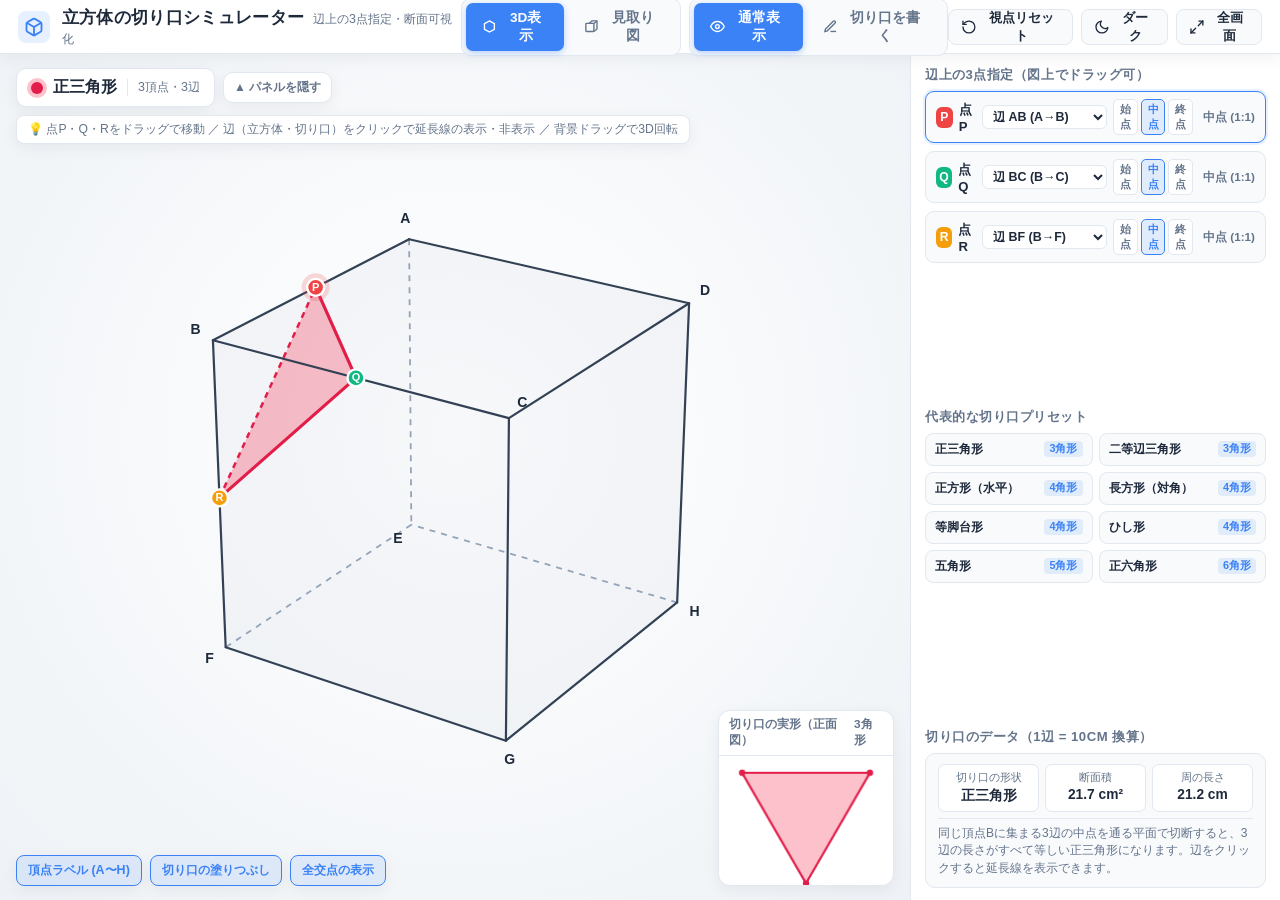
==== commit a9d03271: "Add cross-section drawing mode with segment & edge extension lines and selectable intersections" ====
--- a/apps/kirikuchi/index.html
+++ b/apps/kirikuchi/index.html
@@ -155,6 +155,24 @@
       box-shadow: 0 2px 6px rgba(59, 130, 246, 0.35);
     }
 
+    .mode-btn.draw-active {
+      background: #e11d48 !important;
+      color: #ffffff !important;
+      box-shadow: 0 2px 6px rgba(225, 29, 72, 0.35) !important;
+    }
+
+    .header-modes {
+      display: flex;
+      align-items: center;
+      gap: 8px;
+    }
+
+    .toggle-chip.active-answer {
+      background: #10b981 !important;
+      border-color: #10b981 !important;
+      color: #ffffff !important;
+    }
+
     /* Header Right Controls */
     .header-actions {
       display: flex;
@@ -604,22 +622,42 @@
         </div>
       </div>
 
-      <!-- Mode Switcher: 3D vs 見取り図 -->
-      <div class="mode-switcher" role="tablist" aria-label="表示モード切替">
-        <button id="mode3dBtn" class="mode-btn active" type="button">
-          <svg width="15" height="15" viewBox="0 0 24 24" fill="none" stroke="currentColor" stroke-width="2.2">
-            <path d="M12 3l8 4.5v9L12 21l-8-4.5v-9L12 3z"/>
-          </svg>
-          3D表示（自由回転）
-        </button>
-        <button id="modeMitorizuBtn" class="mode-btn" type="button">
-          <svg width="15" height="15" viewBox="0 0 24 24" fill="none" stroke="currentColor" stroke-width="2.2">
-            <rect x="3" y="7" width="13" height="13" rx="1"/>
-            <path d="M8 7l5-4h8v13l-5 4"/>
-            <line x1="16" y1="7" x2="21" y2="3"/>
-          </svg>
-          見取り図表示（斜投影）
-        </button>
+      <div class="header-modes">
+        <!-- 投影モード切替: 3D vs 見取り図 -->
+        <div class="mode-switcher" role="tablist" aria-label="投影モード切替">
+          <button id="mode3dBtn" class="mode-btn active" type="button" title="3D空間で自由に回転">
+            <svg width="15" height="15" viewBox="0 0 24 24" fill="none" stroke="currentColor" stroke-width="2.2">
+              <path d="M12 3l8 4.5v9L12 21l-8-4.5v-9L12 3z"/>
+            </svg>
+            3D表示
+          </button>
+          <button id="modeMitorizuBtn" class="mode-btn" type="button" title="教材・教科書に準拠した斜投影見取り図">
+            <svg width="15" height="15" viewBox="0 0 24 24" fill="none" stroke="currentColor" stroke-width="2.2">
+              <rect x="3" y="7" width="13" height="13" rx="1"/>
+              <path d="M8 7l5-4h8v13l-5 4"/>
+              <line x1="16" y1="7" x2="21" y2="3"/>
+            </svg>
+            見取り図
+          </button>
+        </div>
+
+        <!-- 動作モード切替: 通常表示 vs 切り口を書く -->
+        <div class="mode-switcher" role="tablist" aria-label="動作モード切替">
+          <button id="modeAutoBtn" class="mode-btn active" type="button" title="切り口を自動で計算・表示">
+            <svg width="15" height="15" viewBox="0 0 24 24" fill="none" stroke="currentColor" stroke-width="2.2">
+              <circle cx="12" cy="12" r="3"/>
+              <path d="M1 12s4-8 11-8 11 8 11 8-4 8-11 8-11-8-11-8z"/>
+            </svg>
+            通常表示
+          </button>
+          <button id="modeDrawBtn" class="mode-btn" type="button" title="切り口を表示せず3点から自分で線分・補助線を作図するモード">
+            <svg width="15" height="15" viewBox="0 0 24 24" fill="none" stroke="currentColor" stroke-width="2.2">
+              <path d="M12 20h9"/>
+              <path d="M16.5 3.5a2.121 2.121 0 0 1 3 3L7 19l-4 1 1-4L16.5 3.5z"/>
+            </svg>
+            切り口を書く
+          </button>
+        </div>
       </div>
 
       <!-- Right Utility Buttons -->
@@ -699,8 +737,30 @@
         <!-- Bottom-Left Display Toggles -->
         <div class="viewport-bottom-left">
           <button id="toggleVerticesBtn" class="toggle-chip active" type="button">頂点ラベル (A〜H)</button>
-          <button id="toggleSectionFillBtn" class="toggle-chip active" type="button">切り口の塗りつぶし</button>
-          <button id="toggleIntersectionsBtn" class="toggle-chip active" type="button">全交点の表示</button>
+
+          <!-- 通常（自動表示）モード時のボタン -->
+          <span id="autoControlsGroup" style="display:inline-flex; gap:8px;">
+            <button id="toggleSectionFillBtn" class="toggle-chip active" type="button">切り口の塗りつぶし</button>
+            <button id="toggleIntersectionsBtn" class="toggle-chip active" type="button">全交点の表示</button>
+          </span>
+
+          <!-- 切り口を書くモード時のボタン -->
+          <span id="drawControlsGroup" style="display:none; gap:8px; align-items:center;">
+            <span id="drawSegmentCountBadge" class="toggle-chip" style="cursor:default; background:var(--bg-card); font-weight:700; color:var(--text-primary);">線分: 0本 ／ 交点: 0個</span>
+            <button id="drawUndoBtn" class="toggle-chip" type="button" title="直前に引いた線分を1つ戻す">
+              <svg width="13" height="13" viewBox="0 0 24 24" fill="none" stroke="currentColor" stroke-width="2.2"><path d="M9 14L4 9l5-5"/><path d="M4 9h10.5a5.5 5.5 0 0 1 5.5 5.5v0a5.5 5.5 0 0 1-5.5 5.5H11"/></svg>
+              1手戻す
+            </button>
+            <button id="drawClearBtn" class="toggle-chip" type="button" title="作図した線分と補助線をすべて消去">
+              <svg width="13" height="13" viewBox="0 0 24 24" fill="none" stroke="currentColor" stroke-width="2.2"><polyline points="3 6 5 6 21 6"/><path d="M19 6v14a2 2 0 0 1-2 2H7a2 2 0 0 1-2-2V6m3 0V4a2 2 0 0 1 2-2h4a2 2 0 0 1 2 2v2"/></svg>
+              作図リセット
+            </button>
+            <button id="drawCheckAnswerBtn" class="toggle-chip" type="button" title="正解の切り口を表示して答え合わせ">
+              <svg width="13" height="13" viewBox="0 0 24 24" fill="none" stroke="currentColor" stroke-width="2.2"><polyline points="20 6 9 17 4 12"/></svg>
+              <span id="drawCheckAnswerLabel">答え合わせ</span>
+            </button>
+          </span>
+
           <button id="clearExtensionsBtn" class="toggle-chip" type="button" style="display:none;">延長線をすべて消去</button>
         </div>
 
@@ -719,7 +779,7 @@
         <!-- 3 Points Controls -->
         <div class="panel-section">
           <div class="section-header">
-            <span class="section-title">辺上の3点指定（図上でドラッグ可）</span>
+            <span id="pointsSectionTitle" class="section-title">辺上の3点指定（図上でドラッグ可）</span>
           </div>
           <div id="pointCardsContainer" class="point-cards"></div>
         </div>
@@ -765,8 +825,8 @@
           </div>
         </div>
 
-        <!-- Section Summary & Properties -->
-        <div class="panel-section">
+        <!-- Section Summary & Properties (通常モード時) -->
+        <div id="autoStatsSection" class="panel-section">
           <div class="section-header">
             <span class="section-title">切り口のデータ（1辺 = 10cm 換算）</span>
           </div>
@@ -790,6 +850,41 @@
             </div>
           </div>
         </div>
+
+        <!-- Draw Mode Section (切り口を書くモード時) -->
+        <div id="drawModeSection" class="panel-section" style="display:none;">
+          <div class="section-header">
+            <span class="section-title">② 切り口・補助線の作図</span>
+            <span id="drawChallengeBadge" class="preset-tag" style="background:var(--accent-soft); color:var(--accent);">作図中</span>
+          </div>
+          <div class="info-card">
+            <div class="stats-grid">
+              <div class="stat-item">
+                <div class="stat-label">引いた線分</div>
+                <div id="drawStatLines" class="stat-value">0 本</div>
+              </div>
+              <div class="stat-item">
+                <div class="stat-label">延長補助線</div>
+                <div id="drawStatExts" class="stat-value">0 本</div>
+              </div>
+              <div class="stat-item">
+                <div class="stat-label">交点 / 判定</div>
+                <div id="drawStatResult" class="stat-value" style="font-size:0.78rem;">0 個</div>
+              </div>
+            </div>
+            <div id="drawGuideText" class="step-guide" style="line-height:1.45;">
+              <strong>【作図手順】</strong><br>
+              ① 上のパネルや図上ドラッグで<strong>3点(P・Q・R)を設定</strong><br>
+              ② <strong>2点をクリック</strong>して切り口の線分を引く<br>
+              ③ <strong>辺や線分をクリック</strong>で延長線の補助線を引く<br>
+              ④ <strong>延長線の交点・辺と延長線の交点</strong>も点として選択可
+            </div>
+            <button id="sideCheckAnswerBtn" class="icon-btn" type="button" style="width:100%; justify-content:center; background:var(--accent); color:#fff; border:none; margin-top:2px; height:32px;">
+              <svg width="15" height="15" viewBox="0 0 24 24" fill="none" stroke="currentColor" stroke-width="2.2"><polyline points="20 6 9 17 4 12"/></svg>
+              <span id="sideCheckAnswerLabel">答え合わせ（正解を表示）</span>
+            </button>
+          </div>
+        </div>
       </aside>
     </main>
   </div>
@@ -849,6 +944,7 @@
 
     // アプリの状態
     const state = {
+      appMode: 'auto', // 'auto' (通常表示) | 'draw' (切り口を書くモード)
       viewMode: '3d', // '3d' | 'mitorizu'
       activePointIndex: 0, // 0: P, 1: Q, 2: R
       points: [
@@ -869,6 +965,13 @@
         showSectionFill: true,
         showIntersections: true,
       },
+      drawState: {
+        selectedPoint: null, // { id, name, pt3d, type }
+        drawnSegments: [],   // [ { id, pA, pB, pAId, pBId, onFaces, extended: boolean } ]
+        showAnswer: false,
+        rubberbandPos: null, // { x, y }
+        pendingPointAction: null, // { point, pointIndex, downX, downY, dragged }
+      },
       extendedCubeEdges: new Set(),  // クリックで選択された立方体の辺ID ('AB', 'EF', etc.)
       extendedSectionFaces: new Set(), // クリックで選択された切り口の辺 (faceId: 'TOP', 'FRONT', etc.)
       dragging: {
@@ -879,6 +982,8 @@
       },
       hoverPointIndex: -1,
       hoverEdge: null, // { type: 'cube' | 'section', id: string }
+      hoverDrawPoint: null,
+      hoverDrawnSegment: null,
     };
 
     const PRESETS = {
@@ -956,6 +1061,24 @@
     const pointCardsContainer = document.getElementById('pointCardsContainer');
     const clearExtensionsBtn = document.getElementById('clearExtensionsBtn');
     const mitorizuViewBar = document.getElementById('mitorizuViewBar');
+    const modeAutoBtn = document.getElementById('modeAutoBtn');
+    const modeDrawBtn = document.getElementById('modeDrawBtn');
+    const autoControlsGroup = document.getElementById('autoControlsGroup');
+    const drawControlsGroup = document.getElementById('drawControlsGroup');
+    const drawSegmentCountBadge = document.getElementById('drawSegmentCountBadge');
+    const drawUndoBtn = document.getElementById('drawUndoBtn');
+    const drawClearBtn = document.getElementById('drawClearBtn');
+    const drawCheckAnswerBtn = document.getElementById('drawCheckAnswerBtn');
+    const drawCheckAnswerLabel = document.getElementById('drawCheckAnswerLabel');
+    const pointsSectionTitle = document.getElementById('pointsSectionTitle');
+    const autoStatsSection = document.getElementById('autoStatsSection');
+    const drawModeSection = document.getElementById('drawModeSection');
+    const drawChallengeBadge = document.getElementById('drawChallengeBadge');
+    const drawStatLines = document.getElementById('drawStatLines');
+    const drawStatExts = document.getElementById('drawStatExts');
+    const drawStatResult = document.getElementById('drawStatResult');
+    const sideCheckAnswerBtn = document.getElementById('sideCheckAnswerBtn');
+    const sideCheckAnswerLabel = document.getElementById('sideCheckAnswerLabel');
 
     // Vector Math Helpers
     function vecSub(a, b) { return { x: a.x - b.x, y: a.y - b.y, z: a.z - b.z }; }
@@ -1227,6 +1350,293 @@
       };
     }
 
+    // 2点間線分が属する立方体の面ID配列を返す
+    function detectSegmentFaces(pA, pB) {
+      const eps = 1e-3;
+      const faces = [];
+      if (Math.abs(pA.y - 1) < eps && Math.abs(pB.y - 1) < eps) faces.push('TOP');
+      if (Math.abs(pA.y - 0) < eps && Math.abs(pB.y - 0) < eps) faces.push('BOTTOM');
+      if (Math.abs(pA.z - 1) < eps && Math.abs(pB.z - 1) < eps) faces.push('FRONT');
+      if (Math.abs(pA.z - 0) < eps && Math.abs(pB.z - 0) < eps) faces.push('BACK');
+      if (Math.abs(pA.x - 0) < eps && Math.abs(pB.x - 0) < eps) faces.push('LEFT');
+      if (Math.abs(pA.x - 1) < eps && Math.abs(pB.x - 1) < eps) faces.push('RIGHT');
+      return faces;
+    }
+
+    // 線分 pA -> pB を立方体 [0, 1]^3 でクリッピングし、内部区間 [t0, t1] と3D端点を返す
+    function clipSegmentToCube(pA, pB) {
+      const dx = pB.x - pA.x;
+      const dy = pB.y - pA.y;
+      const dz = pB.z - pA.z;
+      let t0 = 0.0;
+      let t1 = 1.0;
+      const eps = 1e-4;
+
+      const clip1D = (p, d) => {
+        if (Math.abs(d) < 1e-7) {
+          return p >= -eps && p <= 1 + eps;
+        }
+        const r1 = (0 - p) / d;
+        const r2 = (1 - p) / d;
+        const tEnter = Math.min(r1, r2);
+        const tLeave = Math.max(r1, r2);
+        if (tEnter > t0) t0 = tEnter;
+        if (tLeave < t1) t1 = tLeave;
+        return t0 <= t1 + eps;
+      };
+
+      if (!clip1D(pA.x, dx) || !clip1D(pA.y, dy) || !clip1D(pA.z, dz)) {
+        return null;
+      }
+      t0 = Math.max(0, Math.min(1, t0));
+      t1 = Math.max(0, Math.min(1, t1));
+      if (t1 - t0 < 1e-3) return null;
+
+      const cA = { x: pA.x + dx * t0, y: pA.y + dy * t0, z: pA.z + dz * t0 };
+      const cB = { x: pA.x + dx * t1, y: pA.y + dy * t1, z: pA.z + dz * t1 };
+      return { t0, t1, cA, cB, onFaces: detectSegmentFaces(cA, cB) };
+    }
+
+    // 3D空間の2直線 A1+t1*(B1-A1) と A2+t2*(B2-A2) の交点（同一平面上かつ非平行）を求める
+    function intersectLines3D(A1, B1, A2, B2) {
+      const d1 = vecSub(B1, A1);
+      const d2 = vecSub(B2, A2);
+      const len1 = vecLen(d1);
+      const len2 = vecLen(d2);
+      if (len1 < 1e-6 || len2 < 1e-6) return null;
+
+      const cross = vecCross(d1, d2);
+      const denom = vecDot(cross, cross);
+      if (denom < 1e-7 * len1 * len1 * len2 * len2) return null; // 平行または同一
+
+      const r = vecSub(A2, A1);
+      const t1 = vecDot(vecCross(r, d2), cross) / denom;
+      const t2 = vecDot(vecCross(r, d1), cross) / denom;
+
+      const Q1 = vecAdd(A1, vecScale(d1, t1));
+      const Q2 = vecAdd(A2, vecScale(d2, t2));
+      if (vecLen(vecSub(Q1, Q2)) > 3e-3) return null; // ねじれの位置
+
+      const pt3d = vecScale(vecAdd(Q1, Q2), 0.5);
+      const centerDist = vecLen(vecSub(pt3d, { x: 0.5, y: 0.5, z: 0.5 }));
+      if (centerDist > 3.8) return null; // 画面外遠方の交点は除外
+
+      return { pt3d, t1, t2 };
+    }
+
+    // 点が立方体 [0, 1]^3 の内部・表面上にあるか判定
+    function isPointOnOrInCube(pt, eps = 2e-3) {
+      return (
+        pt.x >= -eps && pt.x <= 1 + eps &&
+        pt.y >= -eps && pt.y <= 1 + eps &&
+        pt.z >= -eps && pt.z <= 1 + eps
+      );
+    }
+
+    // 作図モード用：選択可能な点・交点・延長線の描画範囲を計算
+    function computeDrawModeGeometry() {
+      const selectablePoints = [];
+      const intersectionPoints = [];
+      const eps = 4e-3;
+
+      const addSelectablePoint = (pt3d, name, type, colorKey = null) => {
+        for (const existing of selectablePoints) {
+          if (vecLen(vecSub(existing.pt3d, pt3d)) < eps) {
+            return existing;
+          }
+        }
+        const item = {
+          id: `${type}_${selectablePoints.length}`,
+          name,
+          pt3d,
+          type,
+          colorKey,
+        };
+        selectablePoints.push(item);
+        return item;
+      };
+
+      // 1. 辺上の3点 P, Q, R（最優先）
+      state.points.forEach((pt) => {
+        const p3d = getPointOnEdge3D(pt.edgeId, pt.t);
+        addSelectablePoint(p3d, pt.name, 'user', pt.colorKey);
+      });
+
+      // 各立方体辺の延長線描画範囲 (t=0..1 が元の辺)
+      const edgeExtBounds = {};
+      for (const edgeId of state.extendedCubeEdges) {
+        edgeExtBounds[edgeId] = { min: -1.25, max: 2.25 };
+      }
+
+      // 各ユーザー線分の延長線描画範囲 (t=0..1 が元の線分)
+      const segExtBounds = {};
+      for (const seg of state.drawState.drawnSegments) {
+        if (seg.extended) {
+          const len = Math.max(vecLen(vecSub(seg.pB, seg.pA)), 0.25);
+          const pad = 1.35 / len;
+          segExtBounds[seg.id] = { min: -pad, max: 1 + pad };
+        } else {
+          segExtBounds[seg.id] = { min: 0, max: 1 };
+        }
+      }
+
+      const registerIntersection = (pt3d, kind) => {
+        for (const existing of selectablePoints) {
+          if (vecLen(vecSub(existing.pt3d, pt3d)) < eps) {
+            return existing;
+          }
+        }
+        const idx = intersectionPoints.length + 1;
+        const item = addSelectablePoint(pt3d, `交点${idx}`, kind);
+        intersectionPoints.push(item);
+        return item;
+      };
+
+      // 2. ユーザーが引いた線分（またはその延長線） × 立方体の12辺（またはその延長線）の交点
+      for (const seg of state.drawState.drawnSegments) {
+        const segLen = Math.max(vecLen(vecSub(seg.pB, seg.pA)), 0.2);
+        const segSearchPad = 3.5 / segLen;
+        const sMin = seg.extended ? -segSearchPad : -1e-3;
+        const sMax = seg.extended ? 1 + segSearchPad : 1 + 1e-3;
+
+        for (const edge of EDGES) {
+          const A = VERTICES[edge.v1];
+          const B = VERTICES[edge.v2];
+          const edgeExtended = state.extendedCubeEdges.has(edge.id);
+          const eMin = edgeExtended ? -3.2 : -1e-3;
+          const eMax = edgeExtended ? 4.2 : 1 + 1e-3;
+
+          const hit = intersectLines3D(seg.pA, seg.pB, A, B);
+          if (!hit) continue;
+          if (hit.t1 < sMin || hit.t1 > sMax) continue;
+          if (hit.t2 < eMin || hit.t2 > eMax) continue;
+
+          const onEdge = hit.t2 >= -2e-3 && hit.t2 <= 1 + 2e-3;
+          const kind = onEdge ? 'edge_int' : 'ext_int';
+          registerIntersection(hit.pt3d, kind);
+
+          // 交点まで延長線の破線が確実に届くよう範囲を拡張
+          if (seg.extended && segExtBounds[seg.id]) {
+            const margin = 0.22 / segLen;
+            segExtBounds[seg.id].min = Math.min(segExtBounds[seg.id].min, hit.t1 - margin);
+            segExtBounds[seg.id].max = Math.max(segExtBounds[seg.id].max, hit.t1 + margin);
+          }
+          if (edgeExtended && edgeExtBounds[edge.id]) {
+            edgeExtBounds[edge.id].min = Math.min(edgeExtBounds[edge.id].min, hit.t2 - 0.22);
+            edgeExtBounds[edge.id].max = Math.max(edgeExtBounds[edge.id].max, hit.t2 + 0.22);
+          }
+        }
+      }
+
+      // 3. ユーザーが引いた線分同士（またはその延長線同士）の交点
+      const segs = state.drawState.drawnSegments;
+      for (let i = 0; i < segs.length; i++) {
+        for (let j = i + 1; j < segs.length; j++) {
+          const s1 = segs[i];
+          const s2 = segs[j];
+          const len1 = Math.max(vecLen(vecSub(s1.pB, s1.pA)), 0.2);
+          const len2 = Math.max(vecLen(vecSub(s2.pB, s2.pA)), 0.2);
+          const pad1 = 3.5 / len1;
+          const pad2 = 3.5 / len2;
+          const min1 = s1.extended ? -pad1 : -1e-3;
+          const max1 = s1.extended ? 1 + pad1 : 1 + 1e-3;
+          const min2 = s2.extended ? -pad2 : -1e-3;
+          const max2 = s2.extended ? 1 + pad2 : 1 + 1e-3;
+
+          const hit = intersectLines3D(s1.pA, s1.pB, s2.pA, s2.pB);
+          if (!hit) continue;
+          if (hit.t1 < min1 || hit.t1 > max1) continue;
+          if (hit.t2 < min2 || hit.t2 > max2) continue;
+
+          const inCube = isPointOnOrInCube(hit.pt3d);
+          registerIntersection(hit.pt3d, inCube ? 'edge_int' : 'ext_int');
+
+          if (s1.extended && segExtBounds[s1.id]) {
+            const m1 = 0.22 / len1;
+            segExtBounds[s1.id].min = Math.min(segExtBounds[s1.id].min, hit.t1 - m1);
+            segExtBounds[s1.id].max = Math.max(segExtBounds[s1.id].max, hit.t1 + m1);
+          }
+          if (s2.extended && segExtBounds[s2.id]) {
+            const m2 = 0.22 / len2;
+            segExtBounds[s2.id].min = Math.min(segExtBounds[s2.id].min, hit.t2 - m2);
+            segExtBounds[s2.id].max = Math.max(segExtBounds[s2.id].max, hit.t2 + m2);
+          }
+        }
+      }
+
+      // 4. 延長された立方体の辺同士の交点
+      const extEdgeIds = Array.from(state.extendedCubeEdges);
+      for (let i = 0; i < extEdgeIds.length; i++) {
+        for (let j = i + 1; j < extEdgeIds.length; j++) {
+          const e1 = getEdgeById(extEdgeIds[i]);
+          const e2 = getEdgeById(extEdgeIds[j]);
+          if (!e1 || !e2) continue;
+          const hit = intersectLines3D(VERTICES[e1.v1], VERTICES[e1.v2], VERTICES[e2.v1], VERTICES[e2.v2]);
+          if (!hit) continue;
+          if (hit.t1 < -3.2 || hit.t1 > 4.2 || hit.t2 < -3.2 || hit.t2 > 4.2) continue;
+          // 元の頂点でない場合のみ交点として追加
+          const isOrigVert = (hit.t1 >= -1e-2 && hit.t1 <= 1 + 1e-2) && (hit.t2 >= -1e-2 && hit.t2 <= 1 + 1e-2);
+          if (!isOrigVert) {
+            registerIntersection(hit.pt3d, 'ext_int');
+          }
+        }
+      }
+
+      // 5. 立方体の8頂点 A〜H も選択可能にする（頂点を通る切り口のため）
+      for (const key of Object.keys(VERTICES)) {
+        const v = VERTICES[key];
+        addSelectablePoint({ x: v.x, y: v.y, z: v.z }, `頂点${v.id}`, 'vertex');
+      }
+
+      return {
+        selectablePoints,
+        intersectionPoints,
+        edgeExtBounds,
+        segExtBounds,
+      };
+    }
+
+    // 作図した線分と正解の切り口線分が一致しているか判定
+    function checkAnswerMatch(section) {
+      if (!section.valid || section.segments.length < 3) {
+        return { isComplete: false, matchedCount: 0, totalRequired: 0, extraCount: 0 };
+      }
+      const eps = 2.5e-2;
+      const samePt = (a, b) => vecLen(vecSub(a, b)) < eps;
+
+      // ユーザーが引いた線分を立方体内部にクリップした有効な切り口線分リストを取得
+      const userClippedSegs = [];
+      for (const seg of state.drawState.drawnSegments) {
+        const clipped = clipSegmentToCube(seg.pA, seg.pB);
+        if (clipped && clipped.onFaces.length > 0) {
+          userClippedSegs.push({ pA: clipped.cA, pB: clipped.cB });
+        }
+      }
+
+      let matchedCount = 0;
+      const usedUserIdx = new Set();
+
+      for (const reqSeg of section.segments) {
+        let found = false;
+        for (let i = 0; i < userClippedSegs.length; i++) {
+          const uSeg = userClippedSegs[i];
+          const matchDir1 = samePt(reqSeg.pA, uSeg.pA) && samePt(reqSeg.pB, uSeg.pB);
+          const matchDir2 = samePt(reqSeg.pA, uSeg.pB) && samePt(reqSeg.pB, uSeg.pA);
+          if (matchDir1 || matchDir2) {
+            usedUserIdx.add(i);
+            found = true;
+          }
+        }
+        if (found) matchedCount++;
+      }
+
+      const extraCount = userClippedSegs.length - usedUserIdx.size;
+      const totalRequired = section.segments.length;
+      const isComplete = matchedCount === totalRequired && extraCount === 0;
+
+      return { isComplete, matchedCount, totalRequired, extraCount };
+    }
+
     // 見取り図モード時のY軸90度単位回転変換（中心基準）
     function rotateMitorizuCoords(x, y, z) {
       const q = ((state.mitorizu.rotQuarter % 4) + 4) % 4;
@@ -1359,9 +1769,13 @@
 
       const faceVis = getFaceVisibility();
       const section = computeCrossSection();
+      const isDrawMode = state.appMode === 'draw';
+      const showAutoSection = !isDrawMode || state.drawState.showAnswer;
+      const drawGeo = isDrawMode ? computeDrawModeGeometry() : null;
 
       // 延長線が1本以上選択されていれば「延長線をすべて消去」ボタンを表示
-      const hasAnyExt = state.extendedCubeEdges.size > 0 || state.extendedSectionFaces.size > 0;
+      const hasExtendedDrawnSeg = isDrawMode && state.drawState.drawnSegments.some(s => s.extended);
+      const hasAnyExt = state.extendedCubeEdges.size > 0 || state.extendedSectionFaces.size > 0 || hasExtendedDrawnSeg;
       clearExtensionsBtn.style.display = hasAnyExt ? 'inline-flex' : 'none';
 
       // 1. 3Dモード時は奥の面を薄く塗る
@@ -1400,14 +1814,18 @@
       }
       ctx.setLineDash([]);
 
-      // 3. クリック選択された延長線（立方体の辺の延長・切り口辺の延長・交点）を描画
-      drawSelectedExtensionLines(ctx, section, W, H, accentColor, sectionStrokeColor);
-
-      // 4. 切り口多角形の塗りつぶしと裏側の辺（破線）の描画
-      if (section.valid && section.polygon.length >= 3) {
+      // 3. クリック選択された延長線（立方体の辺の延長・切り口辺や作図線分の延長・交点）を描画
+      drawSelectedExtensionLines(ctx, section, drawGeo, W, H, accentColor, sectionStrokeColor);
+
+      // 4. 切り口多角形の塗りつぶしと裏側の辺（破線）の描画（自動表示モード または 答え合わせ表示時）
+      if (showAutoSection && section.valid && section.polygon.length >= 3) {
         const projPoly = section.polygon.map(pt => projectPoint(pt, W, H));
 
         if (state.options.showSectionFill) {
+          ctx.save();
+          if (isDrawMode && state.drawState.showAnswer) {
+            ctx.globalAlpha = 0.65;
+          }
           ctx.beginPath();
           projPoly.forEach((p, idx) => {
             if (idx === 0) ctx.moveTo(p.x, p.y);
@@ -1416,6 +1834,7 @@
           ctx.closePath();
           ctx.fillStyle = sectionFillColor;
           ctx.fill();
+          ctx.restore();
         }
 
         // 切り口の裏側の辺（隠れ線）を破線で描画
@@ -1423,17 +1842,93 @@
           if (!isSectionSegmentHidden(seg, faceVis)) continue;
           const pA = projectPoint(seg.pA, W, H);
           const pB = projectPoint(seg.pB, W, H);
-          const isHovered = state.hoverEdge && state.hoverEdge.type === 'section' && state.hoverEdge.id === seg.id;
-
+          const isHovered = !isDrawMode && state.hoverEdge && state.hoverEdge.type === 'section' && state.hoverEdge.id === seg.id;
+
+          ctx.save();
+          if (isDrawMode && state.drawState.showAnswer) {
+            ctx.strokeStyle = '#10b981';
+            ctx.lineWidth = 2.4;
+          } else {
+            ctx.strokeStyle = sectionStrokeColor;
+            ctx.lineWidth = isHovered ? 4.2 : 2.5;
+          }
           ctx.beginPath();
           ctx.setLineDash([6, 5]);
-          ctx.lineWidth = isHovered ? 4.2 : 2.5;
-          ctx.strokeStyle = sectionStrokeColor;
           ctx.moveTo(pA.x, pA.y);
           ctx.lineTo(pB.x, pB.y);
           ctx.stroke();
+          ctx.restore();
         }
         ctx.setLineDash([]);
+      }
+
+      // 4b. 作図モード：ユーザーが引いた線分のうち裏側の面にある部分（隠れ線）と立方体外の補助線部分を描画
+      if (isDrawMode) {
+        for (const seg of state.drawState.drawnSegments) {
+          const isHoveredSeg = state.hoverDrawnSegment && state.hoverDrawnSegment.id === seg.id;
+          const clipped = clipSegmentToCube(seg.pA, seg.pB);
+
+          // 立方体外にはみ出している部分（交点と辺上の点を結んだ作図補助線部分）を細い破線で描画
+          if (!clipped) {
+            const pA2d = projectPoint(seg.pA, W, H);
+            const pB2d = projectPoint(seg.pB, W, H);
+            ctx.save();
+            ctx.setLineDash([4, 4]);
+            ctx.strokeStyle = isHoveredSeg ? accentColor : sectionStrokeColor;
+            ctx.lineWidth = isHoveredSeg ? 3.0 : 1.9;
+            ctx.globalAlpha = 0.8;
+            ctx.beginPath();
+            ctx.moveTo(pA2d.x, pA2d.y);
+            ctx.lineTo(pB2d.x, pB2d.y);
+            ctx.stroke();
+            ctx.restore();
+          } else {
+            if (clipped.t0 > 1e-3) {
+              const pStart = projectPoint(seg.pA, W, H);
+              const pEnter = projectPoint(clipped.cA, W, H);
+              ctx.save();
+              ctx.setLineDash([4, 4]);
+              ctx.strokeStyle = isHoveredSeg ? accentColor : sectionStrokeColor;
+              ctx.lineWidth = isHoveredSeg ? 2.8 : 1.8;
+              ctx.globalAlpha = 0.78;
+              ctx.beginPath();
+              ctx.moveTo(pStart.x, pStart.y);
+              ctx.lineTo(pEnter.x, pEnter.y);
+              ctx.stroke();
+              ctx.restore();
+            }
+            if (clipped.t1 < 1 - 1e-3) {
+              const pLeave = projectPoint(clipped.cB, W, H);
+              const pEnd = projectPoint(seg.pB, W, H);
+              ctx.save();
+              ctx.setLineDash([4, 4]);
+              ctx.strokeStyle = isHoveredSeg ? accentColor : sectionStrokeColor;
+              ctx.lineWidth = isHoveredSeg ? 2.8 : 1.8;
+              ctx.globalAlpha = 0.78;
+              ctx.beginPath();
+              ctx.moveTo(pLeave.x, pLeave.y);
+              ctx.lineTo(pEnd.x, pEnd.y);
+              ctx.stroke();
+              ctx.restore();
+            }
+
+            // 立方体内部（切り口線分）が隠れ面にある場合はここで破線描画
+            const hidden = isSectionSegmentHidden({ onFaces: clipped.onFaces }, faceVis);
+            if (hidden) {
+              const pA2d = projectPoint(clipped.cA, W, H);
+              const pB2d = projectPoint(clipped.cB, W, H);
+              ctx.save();
+              ctx.setLineDash([6, 5]);
+              ctx.lineWidth = isHoveredSeg ? 4.2 : 2.7;
+              ctx.strokeStyle = isHoveredSeg ? accentColor : sectionStrokeColor;
+              ctx.beginPath();
+              ctx.moveTo(pA2d.x, pA2d.y);
+              ctx.lineTo(pB2d.x, pB2d.y);
+              ctx.stroke();
+              ctx.restore();
+            }
+          }
+        }
       }
 
       // 5. 手前の可視辺（立方体の実線の辺）を描画
@@ -1455,22 +1950,29 @@
         }
       }
 
-      // 6. 切り口の表側の辺（実線）と交点を手前に描画（立方体の辺と重なる場合も切り口の実線がはっきり見えるようにする）
-      if (section.valid && section.polygon.length >= 3) {
+      // 6. 切り口の表側の辺（実線）と交点を手前に描画（自動表示モード または 答え合わせ表示時）
+      if (showAutoSection && section.valid && section.polygon.length >= 3) {
         for (const seg of section.segments) {
           if (isSectionSegmentHidden(seg, faceVis)) continue;
           const pA = projectPoint(seg.pA, W, H);
           const pB = projectPoint(seg.pB, W, H);
-          const isHovered = state.hoverEdge && state.hoverEdge.type === 'section' && state.hoverEdge.id === seg.id;
-
+          const isHovered = !isDrawMode && state.hoverEdge && state.hoverEdge.type === 'section' && state.hoverEdge.id === seg.id;
+
+          ctx.save();
+          ctx.setLineDash([]);
+          ctx.lineCap = 'round';
+          if (isDrawMode && state.drawState.showAnswer) {
+            ctx.strokeStyle = '#10b981';
+            ctx.lineWidth = 3.0;
+          } else {
+            ctx.strokeStyle = sectionStrokeColor;
+            ctx.lineWidth = isHovered ? 4.6 : 3.2;
+          }
           ctx.beginPath();
-          ctx.setLineDash([]);
-          ctx.lineWidth = isHovered ? 4.6 : 3.2;
-          ctx.lineCap = 'round';
-          ctx.strokeStyle = sectionStrokeColor;
           ctx.moveTo(pA.x, pA.y);
           ctx.lineTo(pB.x, pB.y);
           ctx.stroke();
+          ctx.restore();
         }
 
         // 切り口の全交点
@@ -1482,9 +1984,112 @@
             ctx.fillStyle = '#ffffff';
             ctx.fill();
             ctx.lineWidth = 2;
-            ctx.strokeStyle = sectionStrokeColor;
+            ctx.strokeStyle = (isDrawMode && state.drawState.showAnswer) ? '#10b981' : sectionStrokeColor;
             ctx.stroke();
           }
+        }
+      }
+
+      // 6b. 作図モード：ユーザーが引いた線分のうち表側の面にある部分（実線）と、ラバーバンド・交点ドットを描画
+      if (isDrawMode && drawGeo) {
+        for (const seg of state.drawState.drawnSegments) {
+          const isHoveredSeg = state.hoverDrawnSegment && state.hoverDrawnSegment.id === seg.id;
+          const clipped = clipSegmentToCube(seg.pA, seg.pB);
+          if (!clipped) continue;
+          const hidden = isSectionSegmentHidden({ onFaces: clipped.onFaces }, faceVis);
+          if (hidden) continue;
+
+          const pA2d = projectPoint(clipped.cA, W, H);
+          const pB2d = projectPoint(clipped.cB, W, H);
+          ctx.save();
+          ctx.setLineDash([]);
+          ctx.lineCap = 'round';
+          ctx.lineWidth = isHoveredSeg ? 4.6 : 3.4;
+          ctx.strokeStyle = isHoveredSeg ? accentColor : sectionStrokeColor;
+          ctx.beginPath();
+          ctx.moveTo(pA2d.x, pA2d.y);
+          ctx.lineTo(pB2d.x, pB2d.y);
+          ctx.stroke();
+          ctx.restore();
+        }
+
+        // 1点目選択中のラバーバンド（プレビュー線）
+        if (state.drawState.selectedPoint && state.drawState.rubberbandPos) {
+          const sp2d = projectPoint(state.drawState.selectedPoint.pt3d, W, H);
+          let targetX = state.drawState.rubberbandPos.x;
+          let targetY = state.drawState.rubberbandPos.y;
+          if (state.hoverDrawPoint) {
+            const hp2d = projectPoint(state.hoverDrawPoint.pt3d, W, H);
+            targetX = hp2d.x;
+            targetY = hp2d.y;
+          }
+          ctx.save();
+          ctx.setLineDash([5, 4]);
+          ctx.lineWidth = 2.4;
+          ctx.strokeStyle = sectionStrokeColor;
+          ctx.beginPath();
+          ctx.moveTo(sp2d.x, sp2d.y);
+          ctx.lineTo(targetX, targetY);
+          ctx.stroke();
+          ctx.restore();
+        }
+
+        // 頂点A〜Hがホバーまたは選択されている場合のガイド表示
+        for (const pt of drawGeo.selectablePoints) {
+          if (pt.type !== 'vertex') continue;
+          const isSelected = state.drawState.selectedPoint && state.drawState.selectedPoint.id === pt.id;
+          const isHovered = state.hoverDrawPoint && state.hoverDrawPoint.id === pt.id;
+          if (!isSelected && !isHovered) continue;
+
+          const p2d = projectPoint(pt.pt3d, W, H);
+          ctx.save();
+          ctx.beginPath();
+          ctx.arc(p2d.x, p2d.y, 11, 0, Math.PI * 2);
+          ctx.fillStyle = accentColor + '28';
+          ctx.fill();
+          ctx.beginPath();
+          ctx.arc(p2d.x, p2d.y, 5.5, 0, Math.PI * 2);
+          ctx.fillStyle = '#ffffff';
+          ctx.fill();
+          ctx.lineWidth = 2.2;
+          ctx.strokeStyle = accentColor;
+          ctx.stroke();
+          ctx.restore();
+        }
+
+        // 延長線の交点 および 辺と延長線の交点 を選択可能な点として描画
+        for (const pt of drawGeo.intersectionPoints) {
+          const p2d = projectPoint(pt.pt3d, W, H);
+          const isSelected = state.drawState.selectedPoint && state.drawState.selectedPoint.id === pt.id;
+          const isHovered = state.hoverDrawPoint && state.hoverDrawPoint.id === pt.id;
+          const dotColor = pt.type === 'edge_int' ? '#10b981' : accentColor;
+
+          ctx.save();
+          if (isSelected || isHovered) {
+            ctx.beginPath();
+            ctx.arc(p2d.x, p2d.y, 13, 0, Math.PI * 2);
+            ctx.fillStyle = dotColor + '33';
+            ctx.fill();
+          }
+
+          ctx.beginPath();
+          ctx.arc(p2d.x, p2d.y, isHovered || isSelected ? 7.2 : 6.0, 0, Math.PI * 2);
+          ctx.fillStyle = dotColor;
+          ctx.fill();
+          ctx.lineWidth = 2.2;
+          ctx.strokeStyle = '#ffffff';
+          ctx.stroke();
+
+          // 交点ラベルを表示
+          ctx.font = '700 10px "Segoe UI", sans-serif';
+          ctx.textAlign = 'left';
+          ctx.textBaseline = 'middle';
+          const labelText = pt.type === 'edge_int' ? '辺との交点' : '延長線の交点';
+          if (isHovered || isSelected) {
+            ctx.fillStyle = textPrimaryColor;
+            ctx.fillText(labelText, p2d.x + 10, p2d.y - 8);
+          }
+          ctx.restore();
         }
       }
 
@@ -1514,17 +2119,28 @@
         const p2d = projectPoint(pt, W, H);
         const color = pointColors[pt.colorKey];
         const isActive = state.activePointIndex === idx;
-        const isHovered = state.hoverPointIndex === idx;
-
-        if (isActive || isHovered) {
+        const isHovered = state.hoverPointIndex === idx || (isDrawMode && state.hoverDrawPoint && state.hoverDrawPoint.name === pt.name);
+        const isSelectedForLine = isDrawMode && state.drawState.selectedPoint && state.drawState.selectedPoint.name === pt.name;
+
+        if (isActive || isHovered || isSelectedForLine) {
           ctx.beginPath();
-          ctx.arc(p2d.x, p2d.y, 14, 0, Math.PI * 2);
-          ctx.fillStyle = color + '33';
+          ctx.arc(p2d.x, p2d.y, isSelectedForLine ? 16 : 14, 0, Math.PI * 2);
+          ctx.fillStyle = color + (isSelectedForLine ? '44' : '33');
           ctx.fill();
         }
 
+        if (isSelectedForLine) {
+          ctx.save();
+          ctx.beginPath();
+          ctx.arc(p2d.x, p2d.y, 12.5, 0, Math.PI * 2);
+          ctx.lineWidth = 2.2;
+          ctx.strokeStyle = color;
+          ctx.stroke();
+          ctx.restore();
+        }
+
         ctx.beginPath();
-        ctx.arc(p2d.x, p2d.y, isHovered ? 9.5 : 8.5, 0, Math.PI * 2);
+        ctx.arc(p2d.x, p2d.y, isHovered || isSelectedForLine ? 9.5 : 8.5, 0, Math.PI * 2);
         ctx.fillStyle = color;
         ctx.fill();
         ctx.lineWidth = 2.4;
@@ -1541,14 +2157,16 @@
       ctx.restore();
 
       renderTrueShape(section);
-      updateSectionUI(section);
-    }
-
-    // クリック選択された立方体の辺や切り口辺の延長線と、その交点（作図の補助点）を描画
-    function drawSelectedExtensionLines(ctx, section, W, H, accentColor, sectionStrokeColor) {
+      updateSectionUI(section, drawGeo);
+    }
+
+    // クリック選択された立方体の辺や切り口辺・作図線分の延長線を描画
+    function drawSelectedExtensionLines(ctx, section, drawGeo, W, H, accentColor, sectionStrokeColor) {
+      const isDrawMode = state.appMode === 'draw';
       const hasCubeExt = state.extendedCubeEdges.size > 0;
-      const hasSecExt = state.extendedSectionFaces.size > 0;
-      if (!hasCubeExt && !hasSecExt) return;
+      const hasSecExt = !isDrawMode && state.extendedSectionFaces.size > 0;
+      const hasUserSegExt = isDrawMode && state.drawState.drawnSegments.some(s => s.extended);
+      if (!hasCubeExt && !hasSecExt && !hasUserSegExt) return;
 
       ctx.save();
 
@@ -1566,8 +2184,12 @@
           const B = VERTICES[edge.v2];
           const dir = vecSub(B, A);
 
-          const extStart = vecSub(A, vecScale(dir, 1.25));
-          const extEnd = vecAdd(B, vecScale(dir, 1.25));
+          const bounds = (isDrawMode && drawGeo && drawGeo.edgeExtBounds[edgeId])
+            ? drawGeo.edgeExtBounds[edgeId]
+            : { min: -1.25, max: 2.25 };
+
+          const extStart = vecAdd(A, vecScale(dir, bounds.min));
+          const extEnd = vecAdd(A, vecScale(dir, bounds.max));
 
           const pStart = projectPoint(extStart, W, H);
           const pA = projectPoint(A, W, H);
@@ -1581,8 +2203,8 @@
           ctx.lineTo(pEnd.x, pEnd.y);
           ctx.stroke();
 
-          // 切断面との交点（立方体外の作図補助点）があればドットを表示
-          if (section.valid) {
+          // 自動表示モード時は切断面との交点にドットを表示
+          if (!isDrawMode && section.valid) {
             const denom = vecDot(section.normal, dir);
             if (Math.abs(denom) > 1e-5) {
               const t = (section.d - vecDot(section.normal, A)) / denom;
@@ -1606,7 +2228,7 @@
         }
       }
 
-      // 2. 選択された切り口の辺を両方向に延長描画
+      // 2. 自動表示モード：選択された切り口の辺を両方向に延長描画
       if (hasSecExt && section.valid) {
         ctx.setLineDash([5, 4]);
         ctx.strokeStyle = sectionStrokeColor;
@@ -1624,6 +2246,36 @@
           const pA = projectPoint(seg.pA, W, H);
           const pB = projectPoint(seg.pB, W, H);
           const pEnd = projectPoint(extB, W, H);
+
+          ctx.beginPath();
+          ctx.moveTo(pStart.x, pStart.y);
+          ctx.lineTo(pA.x, pA.y);
+          ctx.moveTo(pB.x, pB.y);
+          ctx.lineTo(pEnd.x, pEnd.y);
+          ctx.stroke();
+        }
+      }
+
+      // 3. 作図モード：クリックで延長ONになった作図線分の延長補助線を描画
+      if (hasUserSegExt && drawGeo) {
+        ctx.setLineDash([5, 4]);
+        ctx.strokeStyle = sectionStrokeColor;
+        ctx.lineWidth = 2.0;
+        ctx.globalAlpha = 0.85;
+
+        for (const seg of state.drawState.drawnSegments) {
+          if (!seg.extended) continue;
+          const dir = vecSub(seg.pB, seg.pA);
+          if (vecLen(dir) < 1e-6) continue;
+          const bounds = drawGeo.segExtBounds[seg.id] || { min: -1.2, max: 2.2 };
+
+          const extStart = vecAdd(seg.pA, vecScale(dir, bounds.min));
+          const extEnd = vecAdd(seg.pA, vecScale(dir, bounds.max));
+
+          const pStart = projectPoint(extStart, W, H);
+          const pA = projectPoint(seg.pA, W, H);
+          const pB = projectPoint(seg.pB, W, H);
+          const pEnd = projectPoint(extEnd, W, H);
 
           ctx.beginPath();
           ctx.moveTo(pStart.x, pStart.y);
@@ -1655,6 +2307,19 @@
       const strokeColor = style.getPropertyValue('--section-stroke').trim();
       const fillColor = style.getPropertyValue('--section-fill').trim();
       const subTextColor = style.getPropertyValue('--text-secondary').trim();
+
+      if (state.appMode === 'draw' && !state.drawState.showAnswer) {
+        const match = checkAnswerMatch(section);
+        if (!match.isComplete) {
+          tsCtx.fillStyle = subTextColor;
+          tsCtx.font = '600 11px sans-serif';
+          tsCtx.textAlign = 'center';
+          tsCtx.fillText('作図完了または', W / 2, H / 2 - 8);
+          tsCtx.fillText('「答え合わせ」で表示', W / 2, H / 2 + 8);
+          tsCtx.restore();
+          return;
+        }
+      }
 
       if (!section.valid || section.polygon.length < 3) {
         tsCtx.fillStyle = subTextColor;
@@ -1707,13 +2372,58 @@
       tsCtx.restore();
     }
 
-    function updateSectionUI(section) {
+    function updateSectionUI(section, drawGeo) {
       const shapeNameBadge = document.getElementById('shapeNameBadge');
       const shapeDetailBadge = document.getElementById('shapeDetailBadge');
       const statShapeName = document.getElementById('statShapeName');
       const statArea = document.getElementById('statArea');
       const statPerimeter = document.getElementById('statPerimeter');
       const trueShapeVerticesCount = document.getElementById('trueShapeVerticesCount');
+
+      if (state.appMode === 'draw') {
+        const segCount = state.drawState.drawnSegments.length;
+        const extCount = state.extendedCubeEdges.size + state.drawState.drawnSegments.filter(s => s.extended).length;
+        const intCount = drawGeo ? drawGeo.intersectionPoints.length : 0;
+        const match = checkAnswerMatch(section);
+
+        drawSegmentCountBadge.textContent = `線分: ${segCount}本 ／ 交点: ${intCount}個`;
+        drawStatLines.textContent = `${segCount} 本`;
+        drawStatExts.textContent = `${extCount} 本`;
+
+        if (match.isComplete) {
+          drawStatResult.textContent = `🎉 正解！（${section.shapeInfo.name}）`;
+          drawStatResult.style.color = '#10b981';
+          drawChallengeBadge.textContent = '🎉 作図完成！';
+          shapeNameBadge.textContent = `🎉 ${section.shapeInfo.name}`;
+          shapeDetailBadge.textContent = `全${match.totalRequired}辺を正しく作図できました！`;
+          trueShapeVerticesCount.textContent = `${section.shapeInfo.vertexCount}角形`;
+        } else if (state.drawState.showAnswer && section.valid) {
+          drawStatResult.textContent = `答え表示中 (${match.matchedCount}/${match.totalRequired}辺一致)`;
+          drawStatResult.style.color = 'var(--accent)';
+          drawChallengeBadge.textContent = '答え表示中';
+          shapeNameBadge.textContent = `正解: ${section.shapeInfo.name}`;
+          shapeDetailBadge.textContent = `${match.matchedCount} / ${match.totalRequired} 辺が一致`;
+          trueShapeVerticesCount.textContent = `${section.shapeInfo.vertexCount}角形`;
+        } else {
+          if (state.drawState.selectedPoint) {
+            shapeNameBadge.textContent = `始点: ${state.drawState.selectedPoint.name} を選択中`;
+            shapeDetailBadge.textContent = '2点目（点P/Q/R または 交点）をクリックして線分を引く';
+          } else {
+            shapeNameBadge.textContent = '✏️ 切り口を書くモード';
+            shapeDetailBadge.textContent = `2点を選んで線分を引く ／ 辺・線分クリックで延長線 (${match.matchedCount}/${match.totalRequired || '?'}辺)`;
+          }
+          drawStatResult.textContent = segCount === 0 ? '作図中' : `${match.matchedCount} / ${match.totalRequired} 辺一致`;
+          drawStatResult.style.color = 'var(--text-primary)';
+          drawChallengeBadge.textContent = state.drawState.selectedPoint ? `${state.drawState.selectedPoint.name} から線分作成中` : '作図モード';
+          trueShapeVerticesCount.textContent = '？';
+        }
+
+        const ansText = state.drawState.showAnswer ? '答えを隠す' : '答え合わせ';
+        drawCheckAnswerLabel.textContent = ansText;
+        sideCheckAnswerLabel.textContent = state.drawState.showAnswer ? '正解の切り口を隠す' : '答え合わせ（正解の切り口を表示）';
+        drawCheckAnswerBtn.classList.toggle('active', state.drawState.showAnswer);
+        return;
+      }
 
       if (!section.valid) {
         shapeNameBadge.textContent = '断面未成立';
@@ -1732,6 +2442,15 @@
       statArea.textContent = `${info.areaCm2.toFixed(1)} cm²`;
       statPerimeter.textContent = `${info.perimeterCm.toFixed(1)} cm`;
       trueShapeVerticesCount.textContent = `${info.vertexCount}角形`;
+    }
+
+    // 3点P, Q, Rの位置変更時に作図データをリセット（新しい3点配置で最初から作図できるようにする）
+    function onPointsChanged() {
+      if (state.appMode === 'draw') {
+        state.drawState.selectedPoint = null;
+        state.drawState.drawnSegments = [];
+        state.drawState.showAnswer = false;
+      }
     }
 
     // 右パネルの3点(P, Q, R)操作カードを生成・更新（スライダーなし・1行コンパクト構成）
@@ -1779,6 +2498,7 @@
           e.stopPropagation();
           state.activePointIndex = idx;
           state.points[idx].edgeId = e.target.value;
+          onPointsChanged();
           syncPointCardsUI();
           render();
         });
@@ -1800,6 +2520,7 @@
             e.stopPropagation();
             state.activePointIndex = idx;
             state.points[idx].t = s.val;
+            onPointsChanged();
             syncPointCardsUI();
             render();
           });
@@ -1874,21 +2595,58 @@
       return Math.round(rawT * 20) / 20;
     }
 
-    // マウス位置に最も近い辺（立方体の辺 または 切り口の辺）を検出
+    // 作図モード：マウス位置に最も近い選択可能な点（P, Q, R, 延長線の交点, 辺と延長線の交点, 頂点）を検出
+    function findHoveredSelectablePoint(x, y, W, H, drawGeo) {
+      if (!drawGeo) return null;
+      let bestPt = null;
+      let minDist = 17;
+
+      for (const pt of drawGeo.selectablePoints) {
+        // 頂点A〜Hは少し判定半径を絞って辺やP/Q/Rの邪魔にならないようにする
+        const radiusLimit = pt.type === 'vertex' ? 12 : 17;
+        const p2d = projectPoint(pt.pt3d, W, H);
+        const d = Math.hypot(x - p2d.x, y - p2d.y);
+        if (d < Math.min(minDist, radiusLimit)) {
+          minDist = d;
+          bestPt = pt;
+        }
+      }
+      return bestPt;
+    }
+
+    // 作図モード：マウス位置に最も近い作図済み線分を検出（クリックでその線分の延長線をON/OFF）
+    function findHoveredDrawnSegment(x, y, W, H) {
+      let bestSeg = null;
+      let minDist = 11;
+      for (const seg of state.drawState.drawnSegments) {
+        const pA = projectPoint(seg.pA, W, H);
+        const pB = projectPoint(seg.pB, W, H);
+        const { dist } = closestPointOnSegment2D(x, y, pA.x, pA.y, pB.x, pB.y);
+        if (dist < minDist) {
+          minDist = dist;
+          bestSeg = seg;
+        }
+      }
+      return bestSeg;
+    }
+
+    // マウス位置に最も近い辺（立方体の辺 または 自動表示モード時の切り口の辺）を検出
     function findHoveredEdge(x, y, W, H) {
-      const section = computeCrossSection();
       let bestHit = null;
       let minDist = 11;
 
-      // 切り口の辺を判定
-      if (section.valid) {
-        for (const seg of section.segments) {
-          const pA = projectPoint(seg.pA, W, H);
-          const pB = projectPoint(seg.pB, W, H);
-          const { dist } = closestPointOnSegment2D(x, y, pA.x, pA.y, pB.x, pB.y);
-          if (dist < minDist) {
-            minDist = dist;
-            bestHit = { type: 'section', id: seg.id };
+      // 自動表示モード時のみ切り口の辺を判定
+      if (state.appMode === 'auto') {
+        const section = computeCrossSection();
+        if (section.valid) {
+          for (const seg of section.segments) {
+            const pA = projectPoint(seg.pA, W, H);
+            const pB = projectPoint(seg.pB, W, H);
+            const { dist } = closestPointOnSegment2D(x, y, pA.x, pA.y, pB.x, pB.y);
+            if (dist < minDist) {
+              minDist = dist;
+              bestHit = { type: 'section', id: seg.id };
+            }
           }
         }
       }
@@ -1907,9 +2665,128 @@
       return bestHit;
     }
 
+    // 作図モードで点をクリック選択したときの処理（2点選択で線分作成）
+    function handleDrawModePointClick(clickedPt) {
+      const sel = state.drawState.selectedPoint;
+      if (!sel) {
+        state.drawState.selectedPoint = clickedPt;
+        render();
+        return;
+      }
+
+      // 同じ点を再クリックした場合は選択解除
+      if (vecLen(vecSub(sel.pt3d, clickedPt.pt3d)) < 4e-3) {
+        state.drawState.selectedPoint = null;
+        render();
+        return;
+      }
+
+      // 既に同じ2点を結ぶ線分が存在するか確認
+      const eps = 1e-2;
+      const samePt = (a, b) => vecLen(vecSub(a, b)) < eps;
+      const existing = state.drawState.drawnSegments.find(s =>
+        (samePt(s.pA, sel.pt3d) && samePt(s.pB, clickedPt.pt3d)) ||
+        (samePt(s.pA, clickedPt.pt3d) && samePt(s.pB, sel.pt3d))
+      );
+
+      if (!existing) {
+        const pA = { x: sel.pt3d.x, y: sel.pt3d.y, z: sel.pt3d.z };
+        const pB = { x: clickedPt.pt3d.x, y: clickedPt.pt3d.y, z: clickedPt.pt3d.z };
+        state.drawState.drawnSegments.push({
+          id: `useg_${Date.now()}_${Math.random().toString(36).slice(2, 6)}`,
+          pA,
+          pB,
+          pAName: sel.name,
+          pBName: clickedPt.name,
+          onFaces: detectSegmentFaces(pA, pB),
+          extended: false,
+        });
+      }
+
+      state.drawState.selectedPoint = null;
+      render();
+    }
+
     mainCanvas.addEventListener('pointerdown', (evt) => {
       const { x, y, W, H } = getCanvasMousePos(evt);
 
+      // --- 作図モード時のポインタ処理 ---
+      if (state.appMode === 'draw') {
+        const drawGeo = computeDrawModeGeometry();
+
+        // 1. まず点 P, Q, R にヒットしたか確認（ドラッグなら位置変更、クリックなら線分の端点選択）
+        let hitUserIdx = -1;
+        let minUserDist = 17;
+        state.points.forEach((pt, idx) => {
+          const p3d = getPointOnEdge3D(pt.edgeId, pt.t);
+          const p2d = projectPoint(p3d, W, H);
+          const d = Math.hypot(x - p2d.x, y - p2d.y);
+          if (d < minUserDist) {
+            minUserDist = d;
+            hitUserIdx = idx;
+          }
+        });
+
+        if (hitUserIdx !== -1) {
+          const userPtObj = drawGeo.selectablePoints.find(p => p.name === state.points[hitUserIdx].name);
+          state.activePointIndex = hitUserIdx;
+          state.drawState.pendingPointAction = {
+            pointIndex: hitUserIdx,
+            selectablePoint: userPtObj,
+            downX: x,
+            downY: y,
+            dragged: false,
+          };
+          mainCanvas.setPointerCapture(evt.pointerId);
+          syncPointCardsUI();
+          render();
+          return;
+        }
+
+        // 2. 交点（延長線の交点 / 辺と延長線の交点）または頂点にヒットしたか確認 -> クリックで点選択
+        const hitSelectable = findHoveredSelectablePoint(x, y, W, H, drawGeo);
+        if (hitSelectable) {
+          handleDrawModePointClick(hitSelectable);
+          return;
+        }
+
+        // 3. ユーザーが引いた線分をクリックしたか確認 -> その線分の延長線（補助線）をON/OFF
+        const hitUserSeg = findHoveredDrawnSegment(x, y, W, H);
+        if (hitUserSeg) {
+          hitUserSeg.extended = !hitUserSeg.extended;
+          state.drawState.selectedPoint = null;
+          render();
+          return;
+        }
+
+        // 4. 立方体の辺をクリックしたか確認 -> その辺の延長線（補助線）をON/OFF
+        const hitEdge = findHoveredEdge(x, y, W, H);
+        if (hitEdge && hitEdge.type === 'cube') {
+          if (state.extendedCubeEdges.has(hitEdge.id)) {
+            state.extendedCubeEdges.delete(hitEdge.id);
+          } else {
+            state.extendedCubeEdges.add(hitEdge.id);
+          }
+          state.drawState.selectedPoint = null;
+          render();
+          return;
+        }
+
+        // 5. 背景クリック時は選択中の点を解除し、3Dモードならカメラ回転開始
+        if (state.drawState.selectedPoint) {
+          state.drawState.selectedPoint = null;
+          render();
+        }
+        if (state.viewMode === '3d') {
+          state.dragging.type = 'camera';
+          state.dragging.lastX = evt.clientX;
+          state.dragging.lastY = evt.clientY;
+          mainCanvas.setPointerCapture(evt.pointerId);
+        }
+        return;
+      }
+
+      // --- 自動表示モード時のポインタ処理 ---
       // 1. 点 P, Q, R のハンドルをクリックしたか判定（ドラッグで移動）
       let hitPointIdx = -1;
       let minPtDist = 18;
@@ -1965,6 +2842,19 @@
 
     mainCanvas.addEventListener('pointermove', (evt) => {
       const { x, y, W, H } = getCanvasMousePos(evt);
+      state.drawState.rubberbandPos = { x, y };
+
+      // 作図モードでP, Q, Rを押下中の場合：6px以上動いたらドラッグ移動に切り替え
+      if (state.appMode === 'draw' && state.drawState.pendingPointAction) {
+        const pending = state.drawState.pendingPointAction;
+        if (!pending.dragged && Math.hypot(x - pending.downX, y - pending.downY) > 6) {
+          pending.dragged = true;
+          state.dragging.type = 'point';
+          state.dragging.pointIndex = pending.pointIndex;
+          onPointsChanged();
+          mainCanvas.classList.add('dragging-handle');
+        }
+      }
 
       if (state.dragging.type === 'point') {
         const idx = state.dragging.pointIndex;
@@ -2003,7 +2893,24 @@
         return;
       }
 
-      // 点P, Q, R または 辺のホバー判定
+      if (state.appMode === 'draw') {
+        const drawGeo = computeDrawModeGeometry();
+        const nextHoverPt = findHoveredSelectablePoint(x, y, W, H, drawGeo);
+        const nextHoverSeg = !nextHoverPt ? findHoveredDrawnSegment(x, y, W, H) : null;
+        const nextHoverEdge = (!nextHoverPt && !nextHoverSeg) ? findHoveredEdge(x, y, W, H) : null;
+
+        state.hoverDrawPoint = nextHoverPt;
+        state.hoverDrawnSegment = nextHoverSeg;
+        state.hoverEdge = nextHoverEdge;
+        state.hoverPointIndex = -1;
+
+        const isHoveringAnything = Boolean(nextHoverPt || nextHoverSeg || nextHoverEdge);
+        mainCanvas.classList.toggle('hovering-handle', isHoveringAnything);
+        render();
+        return;
+      }
+
+      // 自動表示モード：点P, Q, R または 辺のホバー判定
       let hoverIdx = -1;
       state.points.forEach((pt, idx) => {
         const p3d = getPointOnEdge3D(pt.edgeId, pt.t);
@@ -2027,6 +2934,17 @@
     });
 
     function endDrag(evt) {
+      if (state.appMode === 'draw' && state.drawState.pendingPointAction) {
+        const pending = state.drawState.pendingPointAction;
+        state.drawState.pendingPointAction = null;
+        if (!pending.dragged && pending.selectablePoint) {
+          // ドラッグせずクリックだった場合は線分の端点として選択
+          const drawGeo = computeDrawModeGeometry();
+          const freshPt = drawGeo.selectablePoints.find(p => p.name === pending.selectablePoint.name) || pending.selectablePoint;
+          handleDrawModePointClick(freshPt);
+        }
+      }
+
       if (state.dragging.type) {
         state.dragging.type = null;
         state.dragging.pointIndex = -1;
@@ -2042,8 +2960,72 @@
     clearExtensionsBtn.addEventListener('click', () => {
       state.extendedCubeEdges.clear();
       state.extendedSectionFaces.clear();
+      state.drawState.drawnSegments.forEach(s => { s.extended = false; });
       render();
     });
+
+    // 作図モード操作ボタン群（1手戻す / 作図リセット / 答え合わせ）
+    drawUndoBtn.addEventListener('click', () => {
+      if (state.drawState.selectedPoint) {
+        state.drawState.selectedPoint = null;
+      } else if (state.drawState.drawnSegments.length > 0) {
+        state.drawState.drawnSegments.pop();
+      }
+      render();
+    });
+
+    drawClearBtn.addEventListener('click', () => {
+      state.drawState.selectedPoint = null;
+      state.drawState.drawnSegments = [];
+      state.drawState.showAnswer = false;
+      state.extendedCubeEdges.clear();
+      render();
+    });
+
+    function toggleCheckAnswer() {
+      state.drawState.showAnswer = !state.drawState.showAnswer;
+      render();
+    }
+
+    drawCheckAnswerBtn.addEventListener('click', toggleCheckAnswer);
+    sideCheckAnswerBtn.addEventListener('click', toggleCheckAnswer);
+
+    // アプリモード切替（自動表示モード vs 切り口を書くモード）
+    const modeHintText = document.getElementById('modeHintText');
+
+    function updateModeHintText() {
+      if (state.appMode === 'draw') {
+        modeHintText.textContent = '✏️ 切り口を書くモード：①3点(P・Q・R)を設定 → ②2点をクリックして線分を書く → ③辺や線分をクリックで延長線 → ④交点も選択可能';
+      } else if (state.viewMode === '3d') {
+        modeHintText.textContent = '💡 点P・Q・Rをドラッグで移動 ／ 辺（立方体・切り口）をクリックで延長線の表示・非表示 ／ 背景ドラッグで3D回転';
+      } else {
+        modeHintText.textContent = '💡 見取り図モード ／ 上部のボタンで見取り図の視点・向きを切り替え ／ 辺をクリックで延長線の表示・非表示';
+      }
+    }
+
+    function setAppMode(appMode) {
+      state.appMode = appMode;
+      modeAutoBtn.classList.toggle('active', appMode === 'auto');
+      modeDrawBtn.classList.toggle('active', appMode === 'draw');
+
+      autoControlsGroup.style.display = appMode === 'auto' ? 'flex' : 'none';
+      drawControlsGroup.style.display = appMode === 'draw' ? 'flex' : 'none';
+      autoStatsSection.style.display = appMode === 'auto' ? 'block' : 'none';
+      drawModeSection.style.display = appMode === 'draw' ? 'block' : 'none';
+
+      pointsSectionTitle.textContent = appMode === 'draw'
+        ? '1. 最初に辺上の3点 (P・Q・R) を設定'
+        : '1. 辺上の3点 (P・Q・R) を指定';
+
+      state.drawState.selectedPoint = null;
+      state.hoverDrawPoint = null;
+      state.hoverDrawnSegment = null;
+      updateModeHintText();
+      render();
+    }
+
+    modeAutoBtn.addEventListener('click', () => setAppMode('auto'));
+    modeDrawBtn.addEventListener('click', () => setAppMode('draw'));
 
     // 見取り図の視点切り替えボタン群
     function syncMitorizuViewButtons() {
@@ -2076,7 +3058,6 @@
     // 表示モード切替 (3D表示 vs 見取り図表示)
     const mode3dBtn = document.getElementById('mode3dBtn');
     const modeMitorizuBtn = document.getElementById('modeMitorizuBtn');
-    const modeHintText = document.getElementById('modeHintText');
     const topShapeBadge = document.getElementById('topShapeBadge');
     const toggleTopInfoBtn = document.getElementById('toggleTopInfoBtn');
     const toggleTopInfoLabel = document.getElementById('toggleTopInfoLabel');
@@ -2101,11 +3082,7 @@
       modeMitorizuBtn.classList.toggle('active', mode === 'mitorizu');
       mainCanvas.classList.toggle('mode-mitorizu', mode === 'mitorizu');
 
-      if (mode === '3d') {
-        modeHintText.textContent = '💡 点P・Q・Rをドラッグで移動 ／ 辺（立方体・切り口）をクリックで延長線の表示・非表示 ／ 背景ドラッグで3D回転';
-      } else {
-        modeHintText.textContent = '💡 見取り図モード ／ 上部のボタンで見取り図の視点・向きを切り替え ／ 辺をクリックで延長線の表示・非表示';
-      }
+      updateModeHintText();
       updateTopOverlayVisibility();
       render();
     }
@@ -2197,6 +3174,7 @@
           state.points[idx].t = p.t;
         });
 
+        onPointsChanged();
         document.getElementById('explanationText').textContent = preset.desc;
         syncPointCardsUI();
         render();
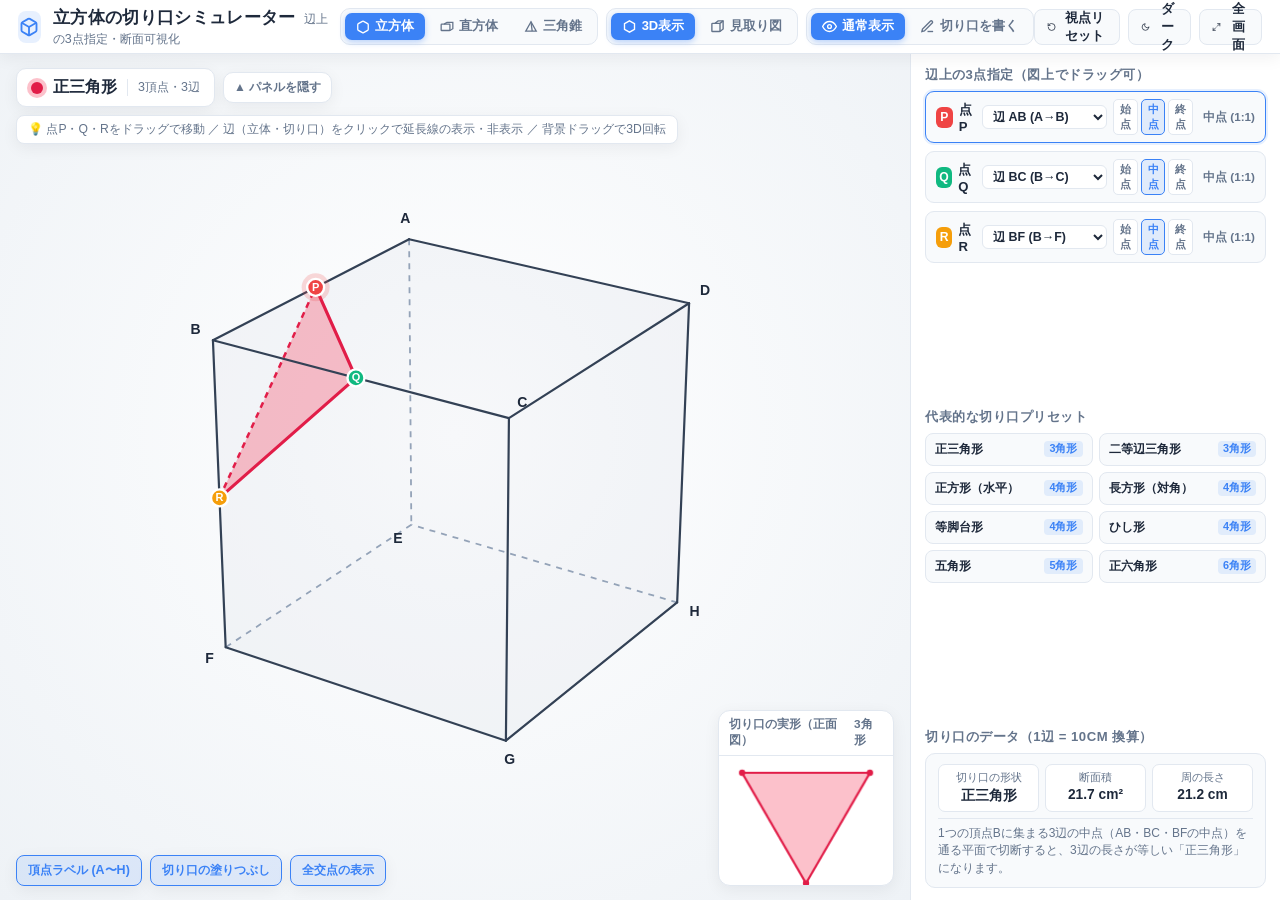
==== commit 4cd06260: "Add cuboid (直方体) and triangular pyramid (三角錐) solid selection" ====
--- a/apps/kirikuchi/index.html
+++ b/apps/kirikuchi/index.html
@@ -134,15 +134,16 @@
       border: none;
       background: transparent;
       color: var(--text-secondary);
-      font-size: 0.85rem;
+      font-size: 0.81rem;
       font-weight: 600;
-      padding: 6px 16px;
+      padding: 5px 11px;
       border-radius: 7px;
       cursor: pointer;
       display: flex;
       align-items: center;
-      gap: 6px;
+      gap: 5px;
       transition: all 0.15s ease;
+      white-space: nowrap;
     }
 
     .mode-btn:hover {
@@ -617,12 +618,36 @@
           </svg>
         </div>
         <div>
-          <span class="brand-title">立方体の切り口シミュレーター</span>
+          <span id="brandTitle" class="brand-title">立方体の切り口シミュレーター</span>
           <span class="brand-sub">辺上の3点指定・断面可視化</span>
         </div>
       </div>
 
       <div class="header-modes">
+        <!-- 立体選択: 立方体 / 直方体 / 三角錐 -->
+        <div class="mode-switcher" role="tablist" aria-label="立体選択">
+          <button id="solidCubeBtn" class="mode-btn solid-btn active" data-solid="cube" type="button" title="立方体（正六面体）">
+            <svg width="14" height="14" viewBox="0 0 24 24" fill="none" stroke="currentColor" stroke-width="2.2">
+              <path d="M21 16V8a2 2 0 0 0-1-1.73l-7-4a2 2 0 0 0-2 0l-7 4A2 2 0 0 0 3 8v8a2 2 0 0 0 1 1.73l7 4a2 2 0 0 0 2 0l7-4A2 2 0 0 0 21 16z"/>
+            </svg>
+            立方体
+          </button>
+          <button id="solidCuboidBtn" class="mode-btn solid-btn" data-solid="cuboid" type="button" title="直方体（横12cm×奥行9cm×高さ8cm）">
+            <svg width="14" height="14" viewBox="0 0 24 24" fill="none" stroke="currentColor" stroke-width="2.2">
+              <rect x="2" y="7" width="15" height="11" rx="1"/>
+              <path d="M7 7l5-3h10v11l-5 3"/>
+            </svg>
+            直方体
+          </button>
+          <button id="solidTetraBtn" class="mode-btn solid-btn" data-solid="tetrahedron" type="button" title="三角錐（正四面体 ABCD）">
+            <svg width="14" height="14" viewBox="0 0 24 24" fill="none" stroke="currentColor" stroke-width="2.2">
+              <polygon points="12 3 3 19 21 19"/>
+              <line x1="12" y1="3" x2="14" y2="19"/>
+            </svg>
+            三角錐
+          </button>
+        </div>
+
         <!-- 投影モード切替: 3D vs 見取り図 -->
         <div class="mode-switcher" role="tablist" aria-label="投影モード切替">
           <button id="mode3dBtn" class="mode-btn active" type="button" title="3D空間で自由に回転">
@@ -730,7 +755,7 @@
             </button>
           </div>
           <div id="modeHintText" class="hint-pill">
-            💡 点P・Q・Rをドラッグで移動 ／ 辺（立方体・切り口）をクリックで延長線の表示・非表示 ／ 背景ドラッグで3D回転
+            💡 点P・Q・Rをドラッグで移動 ／ 辺（立体・切り口）をクリックで延長線の表示・非表示 ／ 背景ドラッグで3D回転
           </div>
         </div>
 
@@ -789,46 +814,13 @@
           <div class="section-header">
             <span class="section-title">代表的な切り口プリセット</span>
           </div>
-          <div class="preset-grid">
-            <button class="preset-btn" data-preset="equilateral">
-              <span>正三角形</span>
-              <span class="preset-tag">3角形</span>
-            </button>
-            <button class="preset-btn" data-preset="isosceles">
-              <span>二等辺三角形</span>
-              <span class="preset-tag">3角形</span>
-            </button>
-            <button class="preset-btn" data-preset="square">
-              <span>正方形（水平）</span>
-              <span class="preset-tag">4角形</span>
-            </button>
-            <button class="preset-btn" data-preset="rectangle">
-              <span>長方形（対角）</span>
-              <span class="preset-tag">4角形</span>
-            </button>
-            <button class="preset-btn" data-preset="trapezoid">
-              <span>等脚台形</span>
-              <span class="preset-tag">4角形</span>
-            </button>
-            <button class="preset-btn" data-preset="rhombus">
-              <span>ひし形</span>
-              <span class="preset-tag">4角形</span>
-            </button>
-            <button class="preset-btn" data-preset="pentagon">
-              <span>五角形</span>
-              <span class="preset-tag">5角形</span>
-            </button>
-            <button class="preset-btn" data-preset="hexagon">
-              <span>正六角形</span>
-              <span class="preset-tag">6角形</span>
-            </button>
-          </div>
+          <div id="presetGrid" class="preset-grid"></div>
         </div>
 
         <!-- Section Summary & Properties (通常モード時) -->
         <div id="autoStatsSection" class="panel-section">
           <div class="section-header">
-            <span class="section-title">切り口のデータ（1辺 = 10cm 換算）</span>
+            <span id="statsSectionTitle" class="section-title">切り口のデータ（1辺 = 10cm 換算）</span>
           </div>
           <div class="info-card">
             <div class="stats-grid">
@@ -890,25 +882,51 @@
   </div>
 
   <script>
-    /**
-     * 立方体の頂点定義 (1辺の長さ 1)
-     * 上面 ABCD (y = 1):
-     *   A: 左奥 (0, 1, 0), B: 左手前 (0, 1, 1), C: 右手前 (1, 1, 1), D: 右奥 (1, 1, 0)
-     * 底面 EFGH (y = 0):
-     *   E: 左奥 (0, 0, 0), F: 左手前 (0, 0, 1), G: 右手前 (1, 0, 1), H: 右奥 (1, 0, 0)
-     */
-    const VERTICES = {
-      A: { id: 'A', x: 0, y: 1, z: 0 },
-      B: { id: 'B', x: 0, y: 1, z: 1 },
-      C: { id: 'C', x: 1, y: 1, z: 1 },
-      D: { id: 'D', x: 1, y: 1, z: 0 },
-      E: { id: 'E', x: 0, y: 0, z: 0 },
-      F: { id: 'F', x: 0, y: 0, z: 1 },
-      G: { id: 'G', x: 1, y: 0, z: 1 },
-      H: { id: 'H', x: 1, y: 0, z: 0 },
-    };
-
-    const EDGES = [
+    // Vector Math Helpers
+    function vecSub(a, b) { return { x: a.x - b.x, y: a.y - b.y, z: a.z - b.z }; }
+    function vecAdd(a, b) { return { x: a.x + b.x, y: a.y + b.y, z: a.z + b.z }; }
+    function vecScale(a, s) { return { x: a.x * s, y: a.y * s, z: a.z * s }; }
+    function vecDot(a, b) { return a.x * b.x + a.y * b.y + a.z * b.z; }
+    function vecCross(a, b) {
+      return {
+        x: a.y * b.z - a.z * b.y,
+        y: a.z * b.x - a.x * b.z,
+        z: a.x * b.y - a.y * b.x,
+      };
+    }
+    function vecLen(a) { return Math.hypot(a.x, a.y, a.z); }
+    function vecNorm(a) {
+      const len = vecLen(a);
+      return len < 1e-9 ? { x: 0, y: 0, z: 0 } : { x: a.x / len, y: a.y / len, z: a.z / len };
+    }
+    function vecDist(a, b) { return Math.hypot(a.x - b.x, a.y - b.y, a.z - b.z); }
+
+    // 面の頂点座標と立体中心から、外向き単位法線ベクトルと平面定数 planeD を自動計算
+    function buildFacesWithNormals(vertices, rawFaces) {
+      const vKeys = Object.keys(vertices);
+      const center = vKeys.reduce(
+        (acc, k) => ({
+          x: acc.x + vertices[k].x / vKeys.length,
+          y: acc.y + vertices[k].y / vKeys.length,
+          z: acc.z + vertices[k].z / vKeys.length,
+        }),
+        { x: 0, y: 0, z: 0 }
+      );
+      return rawFaces.map(f => {
+        const p0 = vertices[f.verts[0]];
+        const p1 = vertices[f.verts[1]];
+        const p2 = vertices[f.verts[2]];
+        let n = vecNorm(vecCross(vecSub(p1, p0), vecSub(p2, p0)));
+        if (vecDot(n, vecSub(p0, center)) < 0) {
+          n = { x: -n.x, y: -n.y, z: -n.z };
+        }
+        const planeD = vecDot(n, p0);
+        return { ...f, normal: n, planeD };
+      });
+    }
+
+    // 共通の6面体（立方体・直方体）の辺・面構造
+    const BOX_EDGES = [
       // 上面
       { id: 'AB', v1: 'A', v2: 'B', group: '上面' },
       { id: 'BC', v1: 'B', v2: 'C', group: '上面' },
@@ -926,17 +944,234 @@
       { id: 'HE', v1: 'H', v2: 'E', group: '底面' },
     ];
 
-    // 6つの面（外向き法線と頂点ループ）
-    const FACES = [
-      { id: 'TOP',    verts: ['A', 'B', 'C', 'D'], normal: { x: 0, y: 1, z: 0 },  edges: ['AB', 'BC', 'CD', 'DA'] },
-      { id: 'BOTTOM', verts: ['E', 'H', 'G', 'F'], normal: { x: 0, y: -1, z: 0 }, edges: ['EF', 'FG', 'GH', 'HE'] },
-      { id: 'FRONT',  verts: ['B', 'F', 'G', 'C'], normal: { x: 0, y: 0, z: 1 },  edges: ['BC', 'CG', 'FG', 'BF'] },
-      { id: 'BACK',   verts: ['A', 'D', 'H', 'E'], normal: { x: 0, y: 0, z: -1 }, edges: ['DA', 'DH', 'HE', 'AE'] },
-      { id: 'LEFT',   verts: ['A', 'E', 'F', 'B'], normal: { x: -1, y: 0, z: 0 }, edges: ['AB', 'BF', 'EF', 'AE'] },
-      { id: 'RIGHT',  verts: ['D', 'C', 'G', 'H'], normal: { x: 1, y: 0, z: 0 },  edges: ['CD', 'CG', 'GH', 'DH'] },
+    const BOX_RAW_FACES = [
+      { id: 'TOP',    verts: ['A', 'B', 'C', 'D'], edges: ['AB', 'BC', 'CD', 'DA'] },
+      { id: 'BOTTOM', verts: ['E', 'H', 'G', 'F'], edges: ['EF', 'FG', 'GH', 'HE'] },
+      { id: 'FRONT',  verts: ['B', 'F', 'G', 'C'], edges: ['BC', 'CG', 'FG', 'BF'] },
+      { id: 'BACK',   verts: ['A', 'D', 'H', 'E'], edges: ['DA', 'DH', 'HE', 'AE'] },
+      { id: 'LEFT',   verts: ['A', 'E', 'F', 'B'], edges: ['AB', 'BF', 'EF', 'AE'] },
+      { id: 'RIGHT',  verts: ['D', 'C', 'G', 'H'], edges: ['CD', 'CG', 'GH', 'DH'] },
     ];
 
-    // 見取り図の斜投影プリセット（常に上面ABCDが見える標準的な斜め上からの視点）
+    // 三角錐（正四面体 ABCD, 1辺の長さ 1.0）の頂点生成
+    const TETRA_R = 1 / Math.sqrt(3);
+    const tetraBasePt = (deg) => {
+      const th = (deg * Math.PI) / 180;
+      return { x: 0.5 + TETRA_R * Math.cos(th), y: 0.1, z: 0.5 + TETRA_R * Math.sin(th) };
+    };
+    const TETRA_VERTICES = {
+      A: { id: 'A', x: 0.5, y: 0.1 + Math.sqrt(2 / 3), z: 0.5 },
+      B: { id: 'B', ...tetraBasePt(172) },
+      C: { id: 'C', ...tetraBasePt(52) },
+      D: { id: 'D', ...tetraBasePt(292) },
+    };
+
+    // 3種類の立体データ定義（立方体・直方体・三角錐）
+    const SOLIDS = {
+      cube: {
+        id: 'cube',
+        label: '立方体',
+        title: '立方体の切り口シミュレーター',
+        statsTitle: '切り口のデータ（1辺 = 10cm 換算）',
+        vertexToggleLabel: '頂点ラベル (A〜H)',
+        mitorizuRotLabels: ['正面 (BCGF)', '右面 (CDHG)', '背面 (DAEH)', '左面 (ABFE)'],
+        vertices: {
+          A: { id: 'A', x: 0, y: 1, z: 0 },
+          B: { id: 'B', x: 0, y: 1, z: 1 },
+          C: { id: 'C', x: 1, y: 1, z: 1 },
+          D: { id: 'D', x: 1, y: 1, z: 0 },
+          E: { id: 'E', x: 0, y: 0, z: 0 },
+          F: { id: 'F', x: 0, y: 0, z: 1 },
+          G: { id: 'G', x: 1, y: 0, z: 1 },
+          H: { id: 'H', x: 1, y: 0, z: 0 },
+        },
+        edges: BOX_EDGES,
+        rawFaces: BOX_RAW_FACES,
+        defaultPreset: 'equilateral',
+        presetList: [
+          { key: 'equilateral', label: '正三角形', tag: '3角形' },
+          { key: 'isosceles', label: '二等辺三角形', tag: '3角形' },
+          { key: 'square', label: '正方形（水平）', tag: '4角形' },
+          { key: 'rectangle', label: '長方形（対角）', tag: '4角形' },
+          { key: 'trapezoid', label: '等脚台形', tag: '4角形' },
+          { key: 'rhombus', label: 'ひし形', tag: '4角形' },
+          { key: 'pentagon', label: '五角形', tag: '5角形' },
+          { key: 'hexagon', label: '正六角形', tag: '6角形' },
+        ],
+        presets: {
+          equilateral: {
+            points: [{ edgeId: 'AB', t: 0.5 }, { edgeId: 'BC', t: 0.5 }, { edgeId: 'BF', t: 0.5 }],
+            desc: '1つの頂点Bに集まる3辺の中点（AB・BC・BFの中点）を通る平面で切断すると、3辺の長さが等しい「正三角形」になります。'
+          },
+          isosceles: {
+            points: [{ edgeId: 'AB', t: 0.5 }, { edgeId: 'BC', t: 0.5 }, { edgeId: 'BF', t: 1.0 }],
+            desc: '辺AB・BCの中点と頂点Fを通る平面で切断すると、2辺の長さが等しい「二等辺三角形」になります。'
+          },
+          square: {
+            points: [{ edgeId: 'AE', t: 0.5 }, { edgeId: 'BF', t: 0.5 }, { edgeId: 'CG', t: 0.5 }],
+            desc: '底面に平行な平面（縦の辺AE・BF・CGの中点）で切断すると、切り口は元の面と合同な「正方形」になります。'
+          },
+          rectangle: {
+            points: [{ edgeId: 'AB', t: 0.0 }, { edgeId: 'CD', t: 0.0 }, { edgeId: 'FG', t: 1.0 }],
+            desc: '向かい合う辺（頂点A・C・G）を通る対角面で切断すると、縦と横の長さが 1 : √2 の「長方形」になります。'
+          },
+          trapezoid: {
+            points: [{ edgeId: 'AB', t: 0.5 }, { edgeId: 'BC', t: 0.5 }, { edgeId: 'FG', t: 1.0 }],
+            desc: '辺AB・BCの中点と頂点G（および頂点E）を通る平面で切断すると、PQ // EG かつ脚の長さが等しい「等脚台形」になります。'
+          },
+          rhombus: {
+            points: [{ edgeId: 'AE', t: 0.5 }, { edgeId: 'BF', t: 1.0 }, { edgeId: 'CG', t: 0.5 }],
+            desc: '辺AE・CGの中点と頂点F（および頂点D）を通る平面で切断すると、4辺の長さがすべて等しい「ひし形」になります。'
+          },
+          pentagon: {
+            points: [{ edgeId: 'AB', t: 0.5 }, { edgeId: 'BC', t: 0.5 }, { edgeId: 'DH', t: 1.0 }],
+            desc: '辺AB・BCの中点と頂点Hを通る平面で切断すると、5つの面（上面・左面・正面・右面・奥面）を横切る左右対称な「五角形」になります。'
+          },
+          hexagon: {
+            points: [{ edgeId: 'AB', t: 0.5 }, { edgeId: 'BC', t: 0.5 }, { edgeId: 'HE', t: 0.5 }],
+            desc: '互いに隣り合わない辺の中点（AB・BC・CG・GH・HE・AEの6辺の中点）を通る平面で切断すると、「正六角形」が現れます。'
+          },
+        },
+      },
+
+      cuboid: {
+        id: 'cuboid',
+        label: '直方体',
+        title: '直方体の切り口シミュレーター',
+        statsTitle: '切り口のデータ（横12cm×奥行9cm×高さ8cm）',
+        vertexToggleLabel: '頂点ラベル (A〜H)',
+        mitorizuRotLabels: ['正面 (BCGF)', '右面 (CDHG)', '背面 (DAEH)', '左面 (ABFE)'],
+        vertices: {
+          A: { id: 'A', x: -0.1, y: 0.9, z: 0.05 },
+          B: { id: 'B', x: -0.1, y: 0.9, z: 0.95 },
+          C: { id: 'C', x:  1.1, y: 0.9, z: 0.95 },
+          D: { id: 'D', x:  1.1, y: 0.9, z: 0.05 },
+          E: { id: 'E', x: -0.1, y: 0.1, z: 0.05 },
+          F: { id: 'F', x: -0.1, y: 0.1, z: 0.95 },
+          G: { id: 'G', x:  1.1, y: 0.1, z: 0.95 },
+          H: { id: 'H', x:  1.1, y: 0.1, z: 0.05 },
+        },
+        edges: BOX_EDGES,
+        rawFaces: BOX_RAW_FACES,
+        defaultPreset: 'triangle',
+        presetList: [
+          { key: 'triangle', label: '三角形（頂点B付近）', tag: '3角形' },
+          { key: 'tri_f', label: '三角形（頂点F通過）', tag: '3角形' },
+          { key: 'rect_h', label: '長方形（水平）', tag: '4角形' },
+          { key: 'rect_d', label: '長方形（対角面）', tag: '4角形' },
+          { key: 'trapezoid', label: '台形', tag: '4角形' },
+          { key: 'parallelogram', label: '平行四辺形', tag: '4角形' },
+          { key: 'pentagon', label: '五角形', tag: '5角形' },
+          { key: 'hexagon', label: '六角形', tag: '6角形' },
+        ],
+        presets: {
+          triangle: {
+            points: [{ edgeId: 'AB', t: 0.5 }, { edgeId: 'BC', t: 0.5 }, { edgeId: 'BF', t: 0.5 }],
+            desc: '直方体の頂点Bに集まる3辺の中点を通る平面で切断すると、3辺の長さが異なる「三角形（不等辺三角形）」になります。'
+          },
+          tri_f: {
+            points: [{ edgeId: 'AB', t: 0.5 }, { edgeId: 'BC', t: 0.5 }, { edgeId: 'BF', t: 1.0 }],
+            desc: '辺AB・BCの中点と頂点Fを通る平面で切断すると、頂点B側の角を切り取る「三角形」の断面になります。'
+          },
+          rect_h: {
+            points: [{ edgeId: 'AE', t: 0.5 }, { edgeId: 'BF', t: 0.5 }, { edgeId: 'CG', t: 0.5 }],
+            desc: '底面に平行な平面（縦の辺AE・BF・CGの中点）で切断すると、底面と合同な「長方形（12cm×9cm）」になります。'
+          },
+          rect_d: {
+            points: [{ edgeId: 'AB', t: 0.0 }, { edgeId: 'CD', t: 0.0 }, { edgeId: 'FG', t: 1.0 }],
+            desc: '向かい合う辺（頂点A・C・G）を通る対角面で切断すると、対角線15cm×高さ8cmの「長方形」になります。'
+          },
+          trapezoid: {
+            points: [{ edgeId: 'AB', t: 0.5 }, { edgeId: 'BC', t: 0.5 }, { edgeId: 'FG', t: 1.0 }],
+            desc: '辺AB・BCの中点と頂点G（および頂点E）を通る平面で切断すると、上面の切り口と底面の対角線が平行な「台形」になります。'
+          },
+          parallelogram: {
+            points: [{ edgeId: 'AE', t: 0.5 }, { edgeId: 'BF', t: 1.0 }, { edgeId: 'CG', t: 0.5 }],
+            desc: '向かい合う側辺AE・CGの中点と頂点F（および頂点D）を通る平面で切断すると、向かい合う辺が平行な「平行四辺形」になります。'
+          },
+          pentagon: {
+            points: [{ edgeId: 'AB', t: 0.5 }, { edgeId: 'BC', t: 0.5 }, { edgeId: 'DH', t: 1.0 }],
+            desc: '辺AB・BCの中点と頂点Hを通る平面で切断すると、5つの面を横切る「五角形」になります。'
+          },
+          hexagon: {
+            points: [{ edgeId: 'AB', t: 0.5 }, { edgeId: 'BC', t: 0.5 }, { edgeId: 'HE', t: 0.5 }],
+            desc: '6つの辺（AB・BC・CG・GH・HE・AE）の中点を通る平面で切断すると、向かい合う辺がそれぞれ平行な「六角形」になります。'
+          },
+        },
+      },
+
+      tetrahedron: {
+        id: 'tetrahedron',
+        label: '三角錐',
+        title: '三角錐の切り口シミュレーター',
+        statsTitle: '切り口のデータ（正四面体 1辺 = 10cm 換算）',
+        vertexToggleLabel: '頂点ラベル (A〜D)',
+        mitorizuRotLabels: ['正面 (標準)', '右回転 (90°)', '背面 (180°)', '左回転 (270°)'],
+        vertices: TETRA_VERTICES,
+        edges: [
+          { id: 'AB', v1: 'A', v2: 'B', group: '側辺' },
+          { id: 'AC', v1: 'A', v2: 'C', group: '側辺' },
+          { id: 'AD', v1: 'A', v2: 'D', group: '側辺' },
+          { id: 'BC', v1: 'B', v2: 'C', group: '底面' },
+          { id: 'CD', v1: 'C', v2: 'D', group: '底面' },
+          { id: 'DB', v1: 'D', v2: 'B', group: '底面' },
+        ],
+        rawFaces: [
+          { id: 'ABC', verts: ['A', 'B', 'C'], edges: ['AB', 'BC', 'AC'] },
+          { id: 'ACD', verts: ['A', 'C', 'D'], edges: ['AC', 'CD', 'AD'] },
+          { id: 'ADB', verts: ['A', 'D', 'B'], edges: ['AD', 'DB', 'AB'] },
+          { id: 'BCD', verts: ['B', 'D', 'C'], edges: ['BC', 'CD', 'DB'] },
+        ],
+        defaultPreset: 'equilateral_h',
+        presetList: [
+          { key: 'equilateral_h', label: '正三角形（底面平行）', tag: '3角形' },
+          { key: 'equilateral_s', label: '正三角形（側面平行）', tag: '3角形' },
+          { key: 'isosceles_v', label: '二等辺三角形（頂点通過）', tag: '3角形' },
+          { key: 'square_mid', label: '正方形（4辺の中点）', tag: '4角形' },
+          { key: 'rectangle', label: '長方形（対辺に平行）', tag: '4角形' },
+          { key: 'trapezoid', label: '等脚台形', tag: '4角形' },
+        ],
+        presets: {
+          equilateral_h: {
+            points: [{ edgeId: 'AB', t: 0.5 }, { edgeId: 'AC', t: 0.5 }, { edgeId: 'AD', t: 0.5 }],
+            desc: '頂点Aから出る3つの側辺（AB・AC・AD）の中点を通る平面で切断すると、底面BCDに平行な1辺5cmの「正三角形」になります。'
+          },
+          equilateral_s: {
+            points: [{ edgeId: 'AB', t: 0.5 }, { edgeId: 'BC', t: 0.5 }, { edgeId: 'DB', t: 0.5 }],
+            desc: '頂点Bに集まる3辺（AB・BC・DB）の中点を通る平面で切断すると、奥の面ACDに平行な「正三角形」になります。'
+          },
+          isosceles_v: {
+            points: [{ edgeId: 'AB', t: 0.5 }, { edgeId: 'AC', t: 0.5 }, { edgeId: 'AD', t: 1.0 }],
+            desc: '辺AB・ACの中点と頂点Dを通る平面で切断すると、2辺の長さが等しい「二等辺三角形」になります。'
+          },
+          square_mid: {
+            points: [{ edgeId: 'AB', t: 0.5 }, { edgeId: 'AC', t: 0.5 }, { edgeId: 'CD', t: 0.5 }],
+            desc: 'ねじれの位置にある対辺AD・BCに平行な4辺（AB・AC・CD・DB）の中点を通る平面で切断すると、1辺5cmの「正方形」になります。'
+          },
+          rectangle: {
+            points: [{ edgeId: 'AB', t: 0.25 }, { edgeId: 'AC', t: 0.25 }, { edgeId: 'CD', t: 0.75 }],
+            desc: '辺AB・ACを1:3に分ける点と辺CD・DBを3:1に分ける点を通る平面で切断すると、対辺AD・BCに平行な「長方形」になります。'
+          },
+          trapezoid: {
+            points: [{ edgeId: 'AB', t: 0.5 }, { edgeId: 'AC', t: 0.5 }, { edgeId: 'CD', t: 0.25 }],
+            desc: '辺AB・ACの中点（辺BCに平行）と辺CD上の点を通る平面で切断すると、上底と下底が辺BCに平行な「等脚台形」になります。'
+          },
+        },
+      },
+    };
+
+    // 各立体の面に外向き法線と planeD を付与
+    Object.values(SOLIDS).forEach(solid => {
+      solid.faces = buildFacesWithNormals(solid.vertices, solid.rawFaces);
+    });
+
+    // 現在選択されている立体の参照（切り替え時に更新）
+    let VERTICES = SOLIDS.cube.vertices;
+    let EDGES = SOLIDS.cube.edges;
+    let FACES = SOLIDS.cube.faces;
+    let PRESETS = SOLIDS.cube.presets;
+
+    // 見取り図の斜投影プリセット（常に上面または手前が見える標準的な斜め上からの視点）
     const MITORIZU_VIEWPOINTS = [
       { id: 0, label: '右上奥 (標準)', dirX: 1,  dirY: 1 },
       { id: 1, label: '左上奥',       dirX: -1, dirY: 1 },
@@ -944,6 +1179,7 @@
 
     // アプリの状態
     const state = {
+      solidType: 'cube', // 'cube' | 'cuboid' | 'tetrahedron'
       appMode: 'auto', // 'auto' (通常表示) | 'draw' (切り口を書くモード)
       viewMode: '3d', // '3d' | 'mitorizu'
       activePointIndex: 0, // 0: P, 1: Q, 2: R
@@ -958,7 +1194,7 @@
       },
       mitorizu: {
         vpIndex: 0,    // 0: 右上奥 (標準), 1: 左上奥
-        rotQuarter: 0, // 0: 正面(BCGF), 1: 右面(CDHG), 2: 背面(DAEH), 3: 左面(ABFE)
+        rotQuarter: 0, // 0: 正面, 1: 右90°, 2: 背面180°, 3: 左270°
       },
       options: {
         showVertices: true,
@@ -972,8 +1208,8 @@
         rubberbandPos: null, // { x, y }
         pendingPointAction: null, // { point, pointIndex, downX, downY, dragged }
       },
-      extendedCubeEdges: new Set(),  // クリックで選択された立方体の辺ID ('AB', 'EF', etc.)
-      extendedSectionFaces: new Set(), // クリックで選択された切り口の辺 (faceId: 'TOP', 'FRONT', etc.)
+      extendedCubeEdges: new Set(),  // クリックで選択された立体の辺ID
+      extendedSectionFaces: new Set(), // クリックで選択された切り口の辺
       dragging: {
         type: null, // 'point' | 'camera'
         pointIndex: -1,
@@ -986,79 +1222,15 @@
       hoverDrawnSegment: null,
     };
 
-    const PRESETS = {
-      equilateral: {
-        points: [
-          { edgeId: 'AB', t: 0.5 },
-          { edgeId: 'BC', t: 0.5 },
-          { edgeId: 'BF', t: 0.5 },
-        ],
-        desc: '1つの頂点Bに集まる3辺の中点（AB・BC・BFの中点）を通る平面で切断すると、3辺の長さが等しい「正三角形」になります。'
-      },
-      isosceles: {
-        points: [
-          { edgeId: 'AB', t: 0.5 },
-          { edgeId: 'BC', t: 0.5 },
-          { edgeId: 'BF', t: 1.0 },
-        ],
-        desc: '辺AB・BCの中点と頂点Fを通る平面で切断すると、2辺の長さが等しい「二等辺三角形」になります。'
-      },
-      square: {
-        points: [
-          { edgeId: 'AE', t: 0.5 },
-          { edgeId: 'BF', t: 0.5 },
-          { edgeId: 'CG', t: 0.5 },
-        ],
-        desc: '底面に平行な平面（縦の辺AE・BF・CGの中点）で切断すると、切り口は元の面と合同な「正方形」になります。'
-      },
-      rectangle: {
-        points: [
-          { edgeId: 'AB', t: 0.0 },
-          { edgeId: 'CD', t: 0.0 },
-          { edgeId: 'FG', t: 1.0 },
-        ],
-        desc: '向かい合う辺（頂点A・C・G）を通る対角面で切断すると、縦と横の長さが 1 : √2 の「長方形」になります。'
-      },
-      trapezoid: {
-        points: [
-          { edgeId: 'AB', t: 0.5 },
-          { edgeId: 'BC', t: 0.5 },
-          { edgeId: 'FG', t: 1.0 },
-        ],
-        desc: '辺AB・BCの中点と頂点G（および頂点E）を通る平面で切断すると、PQ // EG かつ脚の長さが等しい「等脚台形」になります。'
-      },
-      rhombus: {
-        points: [
-          { edgeId: 'AE', t: 0.5 },
-          { edgeId: 'BF', t: 1.0 },
-          { edgeId: 'CG', t: 0.5 },
-        ],
-        desc: '辺AE・CGの中点と頂点F（および頂点D）を通る平面で切断すると、4辺の長さがすべて等しい「ひし形」になります。'
-      },
-      pentagon: {
-        points: [
-          { edgeId: 'AB', t: 0.5 },
-          { edgeId: 'BC', t: 0.5 },
-          { edgeId: 'DH', t: 1.0 },
-        ],
-        desc: '辺AB・BCの中点と頂点Hを通る平面で切断すると、5つの面（上面・左面・正面・右面・奥面）を横切る左右対称な「五角形」になります。'
-      },
-      hexagon: {
-        points: [
-          { edgeId: 'AB', t: 0.5 },
-          { edgeId: 'BC', t: 0.5 },
-          { edgeId: 'HE', t: 0.5 },
-        ],
-        desc: '互いに隣り合わない辺の中点（AB・BC・CG・GH・HE・AEの6辺の中点）を通る平面で切断すると、「正六角形」が現れます。'
-      }
-    };
-
     // DOM Elements
     const mainCanvas = document.getElementById('mainCanvas');
     const ctx = mainCanvas.getContext('2d');
     const trueShapeCanvas = document.getElementById('trueShapeCanvas');
     const tsCtx = trueShapeCanvas.getContext('2d');
     const pointCardsContainer = document.getElementById('pointCardsContainer');
+    const presetGrid = document.getElementById('presetGrid');
+    const brandTitle = document.getElementById('brandTitle');
+    const statsSectionTitle = document.getElementById('statsSectionTitle');
     const clearExtensionsBtn = document.getElementById('clearExtensionsBtn');
     const mitorizuViewBar = document.getElementById('mitorizuViewBar');
     const modeAutoBtn = document.getElementById('modeAutoBtn');
@@ -1080,27 +1252,8 @@
     const sideCheckAnswerBtn = document.getElementById('sideCheckAnswerBtn');
     const sideCheckAnswerLabel = document.getElementById('sideCheckAnswerLabel');
 
-    // Vector Math Helpers
-    function vecSub(a, b) { return { x: a.x - b.x, y: a.y - b.y, z: a.z - b.z }; }
-    function vecAdd(a, b) { return { x: a.x + b.x, y: a.y + b.y, z: a.z + b.z }; }
-    function vecScale(a, s) { return { x: a.x * s, y: a.y * s, z: a.z * s }; }
-    function vecDot(a, b) { return a.x * b.x + a.y * b.y + a.z * b.z; }
-    function vecCross(a, b) {
-      return {
-        x: a.y * b.z - a.z * b.y,
-        y: a.z * b.x - a.x * b.z,
-        z: a.x * b.y - a.y * b.x,
-      };
-    }
-    function vecLen(a) { return Math.hypot(a.x, a.y, a.z); }
-    function vecNorm(a) {
-      const len = vecLen(a);
-      return len < 1e-9 ? { x: 0, y: 0, z: 0 } : { x: a.x / len, y: a.y / len, z: a.z / len };
-    }
-    function vecDist(a, b) { return Math.hypot(a.x - b.x, a.y - b.y, a.z - b.z); }
-
     function getEdgeById(edgeId) {
-      return EDGES.find(e => e.id === edgeId);
+      return EDGES.find(e => e.id === edgeId) || EDGES[0];
     }
 
     function getPointOnEdge3D(edgeId, t) {
@@ -1126,7 +1279,63 @@
       return `${Math.round(t * 100)}%`;
     }
 
-    // 3点 P, Q, R から平面と立方体の切り口多角形を計算
+    // 2点間線分が属する立体の面ID配列を返す（任意の凸多面体対応）
+    function detectSegmentFaces(pA, pB) {
+      const eps = 1.8e-3;
+      const faces = [];
+      for (const face of FACES) {
+        const dA = Math.abs(vecDot(face.normal, pA) - face.planeD);
+        const dB = Math.abs(vecDot(face.normal, pB) - face.planeD);
+        if (dA < eps && dB < eps) {
+          faces.push(face.id);
+        }
+      }
+      return faces;
+    }
+
+    // 点が現在の凸多面体の内部・表面上にあるか判定
+    function isPointOnOrInCube(pt, eps = 2.5e-3) {
+      for (const face of FACES) {
+        if (vecDot(face.normal, pt) - face.planeD > eps) {
+          return false;
+        }
+      }
+      return true;
+    }
+
+    // 線分 pA -> pB を現在の凸多面体でクリッピング（Cyrus-Beck法）し、内部区間 [t0, t1] と3D端点を返す
+    function clipSegmentToCube(pA, pB) {
+      const dir = vecSub(pB, pA);
+      let t0 = 0.0;
+      let t1 = 1.0;
+      const eps = 1e-4;
+
+      for (const face of FACES) {
+        const distA = vecDot(face.normal, pA) - face.planeD;
+        const denom = vecDot(face.normal, dir);
+        if (Math.abs(denom) < 1e-7) {
+          if (distA > eps) return null;
+        } else {
+          const tHit = -distA / denom;
+          if (denom > 0) {
+            if (tHit < t1) t1 = tHit;
+          } else {
+            if (tHit > t0) t0 = tHit;
+          }
+          if (t0 > t1 + eps) return null;
+        }
+      }
+
+      t0 = Math.max(0, Math.min(1, t0));
+      t1 = Math.max(0, Math.min(1, t1));
+      if (t1 - t0 < 1e-3) return null;
+
+      const cA = vecAdd(pA, vecScale(dir, t0));
+      const cB = vecAdd(pA, vecScale(dir, t1));
+      return { t0, t1, cA, cB, onFaces: detectSegmentFaces(cA, cB) };
+    }
+
+    // 3点 P, Q, R から平面と立体の切り口多角形を計算
     function computeCrossSection() {
       const p3d = state.points.map(pt => ({
         ...getPointOnEdge3D(pt.edgeId, pt.t),
@@ -1195,7 +1404,7 @@
       if (uniquePts.length < 3) {
         return {
           valid: false,
-          reason: '平面が立方体の内部を横切っていません（頂点または辺のみに接しています）。',
+          reason: '平面が立体の内部を横切っていません（頂点または辺のみに接しています）。',
           userPoints: p3d,
           polygon: uniquePts,
           segments: [],
@@ -1224,18 +1433,7 @@
       for (let i = 0; i < sortedPolygon.length; i++) {
         const pA = sortedPolygon[i];
         const pB = sortedPolygon[(i + 1) % sortedPolygon.length];
-        const mid = vecScale(vecAdd(pA, pB), 0.5);
-
-        // この線分（切り口の辺）が乗っている立方体の面をすべて求める
-        // （面の内部を横切る場合は1つ、立方体の辺そのものに重なる場合は2つ、内部対角線などの場合は0個）
-        const onFaces = [];
-        if (Math.abs(mid.y - 1) < 1e-4) onFaces.push('TOP');
-        if (Math.abs(mid.y) < 1e-4)     onFaces.push('BOTTOM');
-        if (Math.abs(mid.z - 1) < 1e-4) onFaces.push('FRONT');
-        if (Math.abs(mid.z) < 1e-4)     onFaces.push('BACK');
-        if (Math.abs(mid.x) < 1e-4)     onFaces.push('LEFT');
-        if (Math.abs(mid.x - 1) < 1e-4) onFaces.push('RIGHT');
-
+        const onFaces = detectSegmentFaces(pA, pB);
         const segId = onFaces.length > 0 ? onFaces.join('_') : `SEG_${i}`;
         sectionSegments.push({ id: segId, pA, pB, onFaces, length: vecDist(pA, pB) });
       }
@@ -1350,53 +1548,6 @@
       };
     }
 
-    // 2点間線分が属する立方体の面ID配列を返す
-    function detectSegmentFaces(pA, pB) {
-      const eps = 1e-3;
-      const faces = [];
-      if (Math.abs(pA.y - 1) < eps && Math.abs(pB.y - 1) < eps) faces.push('TOP');
-      if (Math.abs(pA.y - 0) < eps && Math.abs(pB.y - 0) < eps) faces.push('BOTTOM');
-      if (Math.abs(pA.z - 1) < eps && Math.abs(pB.z - 1) < eps) faces.push('FRONT');
-      if (Math.abs(pA.z - 0) < eps && Math.abs(pB.z - 0) < eps) faces.push('BACK');
-      if (Math.abs(pA.x - 0) < eps && Math.abs(pB.x - 0) < eps) faces.push('LEFT');
-      if (Math.abs(pA.x - 1) < eps && Math.abs(pB.x - 1) < eps) faces.push('RIGHT');
-      return faces;
-    }
-
-    // 線分 pA -> pB を立方体 [0, 1]^3 でクリッピングし、内部区間 [t0, t1] と3D端点を返す
-    function clipSegmentToCube(pA, pB) {
-      const dx = pB.x - pA.x;
-      const dy = pB.y - pA.y;
-      const dz = pB.z - pA.z;
-      let t0 = 0.0;
-      let t1 = 1.0;
-      const eps = 1e-4;
-
-      const clip1D = (p, d) => {
-        if (Math.abs(d) < 1e-7) {
-          return p >= -eps && p <= 1 + eps;
-        }
-        const r1 = (0 - p) / d;
-        const r2 = (1 - p) / d;
-        const tEnter = Math.min(r1, r2);
-        const tLeave = Math.max(r1, r2);
-        if (tEnter > t0) t0 = tEnter;
-        if (tLeave < t1) t1 = tLeave;
-        return t0 <= t1 + eps;
-      };
-
-      if (!clip1D(pA.x, dx) || !clip1D(pA.y, dy) || !clip1D(pA.z, dz)) {
-        return null;
-      }
-      t0 = Math.max(0, Math.min(1, t0));
-      t1 = Math.max(0, Math.min(1, t1));
-      if (t1 - t0 < 1e-3) return null;
-
-      const cA = { x: pA.x + dx * t0, y: pA.y + dy * t0, z: pA.z + dz * t0 };
-      const cB = { x: pA.x + dx * t1, y: pA.y + dy * t1, z: pA.z + dz * t1 };
-      return { t0, t1, cA, cB, onFaces: detectSegmentFaces(cA, cB) };
-    }
-
     // 3D空間の2直線 A1+t1*(B1-A1) と A2+t2*(B2-A2) の交点（同一平面上かつ非平行）を求める
     function intersectLines3D(A1, B1, A2, B2) {
       const d1 = vecSub(B1, A1);
@@ -1422,15 +1573,6 @@
       if (centerDist > 3.8) return null; // 画面外遠方の交点は除外
 
       return { pt3d, t1, t2 };
-    }
-
-    // 点が立方体 [0, 1]^3 の内部・表面上にあるか判定
-    function isPointOnOrInCube(pt, eps = 2e-3) {
-      return (
-        pt.x >= -eps && pt.x <= 1 + eps &&
-        pt.y >= -eps && pt.y <= 1 + eps &&
-        pt.z >= -eps && pt.z <= 1 + eps
-      );
     }
 
     // 作図モード用：選択可能な点・交点・延長線の描画範囲を計算
@@ -1862,7 +2004,7 @@
         ctx.setLineDash([]);
       }
 
-      // 4b. 作図モード：ユーザーが引いた線分のうち裏側の面にある部分（隠れ線）と立方体外の補助線部分を描画
+      // 4b. 作図モード：ユーザーが引いた線分のうち立方体外にはみ出している補助線部分を破線で描画
       if (isDrawMode) {
         for (const seg of state.drawState.drawnSegments) {
           const isHoveredSeg = state.hoverDrawnSegment && state.hoverDrawnSegment.id === seg.id;
@@ -1911,22 +2053,6 @@
               ctx.stroke();
               ctx.restore();
             }
-
-            // 立方体内部（切り口線分）が隠れ面にある場合はここで破線描画
-            const hidden = isSectionSegmentHidden({ onFaces: clipped.onFaces }, faceVis);
-            if (hidden) {
-              const pA2d = projectPoint(clipped.cA, W, H);
-              const pB2d = projectPoint(clipped.cB, W, H);
-              ctx.save();
-              ctx.setLineDash([6, 5]);
-              ctx.lineWidth = isHoveredSeg ? 4.2 : 2.7;
-              ctx.strokeStyle = isHoveredSeg ? accentColor : sectionStrokeColor;
-              ctx.beginPath();
-              ctx.moveTo(pA2d.x, pA2d.y);
-              ctx.lineTo(pB2d.x, pB2d.y);
-              ctx.stroke();
-              ctx.restore();
-            }
           }
         }
       }
@@ -1990,14 +2116,12 @@
         }
       }
 
-      // 6b. 作図モード：ユーザーが引いた線分のうち表側の面にある部分（実線）と、ラバーバンド・交点ドットを描画
+      // 6b. 作図モード：ユーザーが引いた線分のうち立方体の面上および内部にある部分をすべて実線で描画し、ラバーバンド・交点ドットも描画
       if (isDrawMode && drawGeo) {
         for (const seg of state.drawState.drawnSegments) {
           const isHoveredSeg = state.hoverDrawnSegment && state.hoverDrawnSegment.id === seg.id;
           const clipped = clipSegmentToCube(seg.pA, seg.pB);
           if (!clipped) continue;
-          const hidden = isSectionSegmentHidden({ onFaces: clipped.onFaces }, faceVis);
-          if (hidden) continue;
 
           const pA2d = projectPoint(clipped.cA, W, H);
           const pB2d = projectPoint(clipped.cB, W, H);
@@ -2482,9 +2606,11 @@
 
         const groups = ['上面', '側辺', '底面'];
         groups.forEach(gName => {
+          const groupEdges = EDGES.filter(e => e.group === gName);
+          if (groupEdges.length === 0) return;
           const optGroup = document.createElement('optgroup');
           optGroup.label = gName;
-          EDGES.filter(e => e.group === gName).forEach(edge => {
+          groupEdges.forEach(edge => {
             const opt = document.createElement('option');
             opt.value = edge.id;
             opt.textContent = `辺 ${edge.id} (${edge.v1}→${edge.v2})`;
@@ -3162,22 +3288,93 @@
     bindToggleChip('toggleSectionFillBtn', 'showSectionFill');
     bindToggleChip('toggleIntersectionsBtn', 'showIntersections');
 
-    // プリセットボタンの適用
-    document.querySelectorAll('.preset-btn').forEach(btn => {
-      btn.addEventListener('click', () => {
-        const key = btn.getAttribute('data-preset');
-        const preset = PRESETS[key];
-        if (!preset) return;
-
-        preset.points.forEach((p, idx) => {
+    // 現在の立体に応じたプリセットボタン群を動的生成
+    function buildPresetButtons() {
+      const solid = SOLIDS[state.solidType];
+      presetGrid.innerHTML = '';
+
+      solid.presetList.forEach(item => {
+        const btn = document.createElement('button');
+        btn.type = 'button';
+        btn.className = 'preset-btn';
+        btn.setAttribute('data-preset', item.key);
+        btn.innerHTML = `
+          <span>${item.label}</span>
+          <span class="preset-tag">${item.tag}</span>
+        `;
+        btn.addEventListener('click', () => {
+          const preset = PRESETS[item.key];
+          if (!preset) return;
+
+          preset.points.forEach((p, idx) => {
+            state.points[idx].edgeId = p.edgeId;
+            state.points[idx].t = p.t;
+          });
+
+          onPointsChanged();
+          document.getElementById('explanationText').textContent = preset.desc;
+          syncPointCardsUI();
+          render();
+        });
+        presetGrid.appendChild(btn);
+      });
+    }
+
+    // 立体の種類を切り替え（立方体 / 直方体 / 三角錐）
+    function setSolidType(solidType) {
+      const solid = SOLIDS[solidType];
+      if (!solid) return;
+
+      state.solidType = solidType;
+      VERTICES = solid.vertices;
+      EDGES = solid.edges;
+      FACES = solid.faces;
+      PRESETS = solid.presets;
+
+      // ヘッダーの立体ボタン活性状態を更新
+      document.querySelectorAll('.solid-btn').forEach(btn => {
+        btn.classList.toggle('active', btn.getAttribute('data-solid') === solidType);
+      });
+
+      // タイトル・ラベル類の更新
+      brandTitle.textContent = solid.title;
+      statsSectionTitle.textContent = solid.statsTitle;
+      document.getElementById('toggleVerticesBtn').textContent = solid.vertexToggleLabel;
+
+      // 見取り図の回転ボタンラベル更新
+      document.querySelectorAll('.mitorizu-rot-btn').forEach((btn, idx) => {
+        if (solid.mitorizuRotLabels[idx]) {
+          btn.textContent = solid.mitorizuRotLabels[idx];
+        }
+      });
+
+      // 延長線・作図状態をリセットし、デフォルトプリセットの3点を適用
+      state.extendedCubeEdges.clear();
+      state.extendedSectionFaces.clear();
+      state.drawState.selectedPoint = null;
+      state.drawState.drawnSegments = [];
+      state.drawState.showAnswer = false;
+      state.hoverEdge = null;
+      state.hoverDrawPoint = null;
+      state.hoverDrawnSegment = null;
+
+      const defaultPreset = solid.presets[solid.defaultPreset];
+      if (defaultPreset) {
+        defaultPreset.points.forEach((p, idx) => {
           state.points[idx].edgeId = p.edgeId;
           state.points[idx].t = p.t;
         });
-
-        onPointsChanged();
-        document.getElementById('explanationText').textContent = preset.desc;
-        syncPointCardsUI();
-        render();
+        document.getElementById('explanationText').textContent = defaultPreset.desc;
+      }
+
+      buildPointCards();
+      buildPresetButtons();
+      render();
+    }
+
+    document.querySelectorAll('.solid-btn').forEach(btn => {
+      btn.addEventListener('click', () => {
+        setSolidType(btn.getAttribute('data-solid'));
       });
     });
 
@@ -3187,8 +3384,7 @@
     });
 
     // 初期化
-    buildPointCards();
-    render();
+    setSolidType('cube');
   </script>
 </body>
 </html>
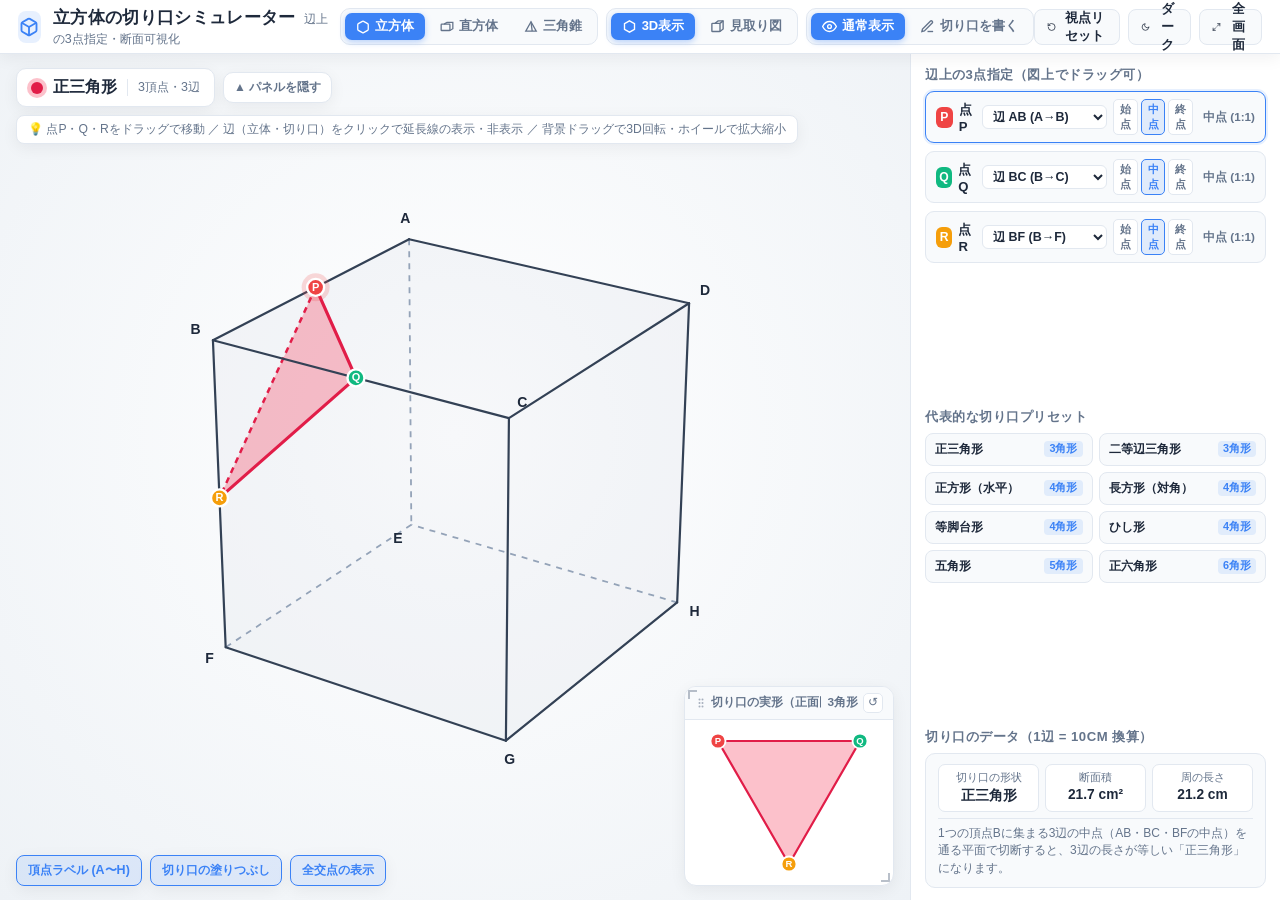
==== commit 1ea3c308: "Add zoom, draggable true-shape panel, and P/Q/R labels in kirikuchi" ====
--- a/apps/kirikuchi/index.html
+++ b/apps/kirikuchi/index.html
@@ -354,8 +354,10 @@
       position: absolute;
       bottom: 14px;
       right: 16px;
-      width: 176px;
-      height: 176px;
+      width: 210px;
+      height: 200px;
+      min-width: 140px;
+      min-height: 130px;
       background: var(--bg-panel);
       border: 1px solid var(--border-color);
       border-radius: 12px;
@@ -363,6 +365,7 @@
       display: flex;
       flex-direction: column;
       overflow: hidden;
+      z-index: 5;
     }
 
     .true-shape-header {
@@ -374,13 +377,98 @@
       display: flex;
       justify-content: space-between;
       align-items: center;
+      gap: 6px;
+      white-space: nowrap;
+      cursor: move;
+      flex-shrink: 0;
+      background: var(--bg-card);
+    }
+
+    .true-shape-title {
+      display: inline-flex;
+      align-items: center;
+      gap: 4px;
+      overflow: hidden;
+      text-overflow: ellipsis;
+    }
+
+    .true-shape-header-right {
+      display: inline-flex;
+      align-items: center;
+      gap: 5px;
+      flex-shrink: 0;
+    }
+
+    .true-shape-reset-btn {
+      border: 1px solid var(--border-color);
+      background: var(--bg-panel);
+      color: var(--text-secondary);
+      border-radius: 5px;
+      width: 20px;
+      height: 20px;
+      font-size: 0.74rem;
+      line-height: 1;
+      display: inline-grid;
+      place-items: center;
+      cursor: pointer;
+      padding: 0;
+      transition: all 0.15s ease;
+    }
+
+    .true-shape-reset-btn:hover {
+      border-color: var(--accent);
+      color: var(--accent);
     }
 
     #trueShapeCanvas {
       flex: 1;
       width: 100%;
-      height: 100%;
+      min-width: 0;
+      min-height: 0;
       display: block;
+      cursor: grab;
+    }
+
+    #trueShapeCanvas.dragging {
+      cursor: grabbing;
+    }
+
+    /* Resize Handles for True Shape Card */
+    .ts-resize-handle {
+      position: absolute;
+      z-index: 6;
+    }
+    .ts-resize-n { top: 0; left: 10px; right: 10px; height: 6px; cursor: ns-resize; }
+    .ts-resize-s { bottom: 0; left: 10px; right: 10px; height: 6px; cursor: ns-resize; }
+    .ts-resize-e { right: 0; top: 10px; bottom: 10px; width: 6px; cursor: ew-resize; }
+    .ts-resize-w { left: 0; top: 10px; bottom: 10px; width: 6px; cursor: ew-resize; }
+    .ts-resize-nw { top: 0; left: 0; width: 12px; height: 12px; cursor: nwse-resize; }
+    .ts-resize-ne { top: 0; right: 0; width: 12px; height: 12px; cursor: nesw-resize; }
+    .ts-resize-sw { bottom: 0; left: 0; width: 12px; height: 12px; cursor: nesw-resize; }
+    .ts-resize-se { bottom: 0; right: 0; width: 14px; height: 14px; cursor: nwse-resize; }
+    .ts-resize-se::after {
+      content: "";
+      position: absolute;
+      right: 3px;
+      bottom: 3px;
+      width: 7px;
+      height: 7px;
+      border-right: 2px solid var(--text-secondary);
+      border-bottom: 2px solid var(--text-secondary);
+      opacity: 0.45;
+      pointer-events: none;
+    }
+    .ts-resize-nw::after {
+      content: "";
+      position: absolute;
+      left: 3px;
+      top: 3px;
+      width: 7px;
+      height: 7px;
+      border-left: 2px solid var(--text-secondary);
+      border-top: 2px solid var(--text-secondary);
+      opacity: 0.45;
+      pointer-events: none;
     }
 
     /* Right Control Panel */
@@ -755,7 +843,7 @@
             </button>
           </div>
           <div id="modeHintText" class="hint-pill">
-            💡 点P・Q・Rをドラッグで移動 ／ 辺（立体・切り口）をクリックで延長線の表示・非表示 ／ 背景ドラッグで3D回転
+            💡 点P・Q・Rをドラッグで移動 ／ 辺（立体・切り口）をクリックで延長線の表示・非表示 ／ 背景ドラッグで3D回転・ホイールで拡大縮小
           </div>
         </div>
 
@@ -790,12 +878,30 @@
         </div>
 
         <!-- Bottom-Right True 2D Cross-Section Preview -->
-        <div class="true-shape-card">
-          <div class="true-shape-header">
-            <span>切り口の実形（正面図）</span>
-            <span id="trueShapeVerticesCount">3角形</span>
+        <div id="trueShapeCard" class="true-shape-card">
+          <div id="trueShapeHeader" class="true-shape-header" title="ドラッグでパネルを移動">
+            <span class="true-shape-title">
+              <svg width="12" height="12" viewBox="0 0 24 24" fill="currentColor" style="opacity:0.55; flex-shrink:0;">
+                <circle cx="9" cy="5" r="2"/><circle cx="15" cy="5" r="2"/>
+                <circle cx="9" cy="12" r="2"/><circle cx="15" cy="12" r="2"/>
+                <circle cx="9" cy="19" r="2"/><circle cx="15" cy="19" r="2"/>
+              </svg>
+              <span>切り口の実形（正面図）</span>
+            </span>
+            <span class="true-shape-header-right">
+              <span id="trueShapeVerticesCount">3角形</span>
+              <button id="trueShapeResetBtn" class="true-shape-reset-btn" type="button" title="表示位置・拡大率をリセット">↺</button>
+            </span>
           </div>
-          <canvas id="trueShapeCanvas" width="176" height="146"></canvas>
+          <canvas id="trueShapeCanvas" title="ドラッグで移動 ／ ホイールで拡大縮小 ／ 四隅・枠ドラッグでサイズ変更"></canvas>
+          <div class="ts-resize-handle ts-resize-n" data-resize="n"></div>
+          <div class="ts-resize-handle ts-resize-s" data-resize="s"></div>
+          <div class="ts-resize-handle ts-resize-e" data-resize="e"></div>
+          <div class="ts-resize-handle ts-resize-w" data-resize="w"></div>
+          <div class="ts-resize-handle ts-resize-nw" data-resize="nw" title="ドラッグでサイズ変更"></div>
+          <div class="ts-resize-handle ts-resize-ne" data-resize="ne" title="ドラッグでサイズ変更"></div>
+          <div class="ts-resize-handle ts-resize-sw" data-resize="sw" title="ドラッグでサイズ変更"></div>
+          <div class="ts-resize-handle ts-resize-se" data-resize="se" title="ドラッグでサイズ変更"></div>
         </div>
       </section>
 
@@ -1191,6 +1297,12 @@
       camera: {
         yaw: -0.58,
         pitch: 0.44,
+        zoom: 1.0,
+      },
+      trueShape: {
+        zoom: 1.0,
+        panX: 0,
+        panY: 0,
       },
       mitorizu: {
         vpIndex: 0,    // 0: 右上奥 (標準), 1: 左上奥
@@ -1416,9 +1528,12 @@
         { x: 0, y: 0, z: 0 }
       );
 
-      let ref = Math.abs(normal.y) < 0.9 ? { x: 0, y: 1, z: 0 } : { x: 1, y: 0, z: 0 };
-      const uAxis = vecNorm(vecCross(ref, normal));
-      const vAxis = vecNorm(vecCross(normal, uAxis));
+      // 正面（手前・上）側から見た向きに法線を揃えて、実形図の左右・上下が3D表示と自然に対応するようにする
+      const viewRef = { x: 0.32, y: 0.48, z: 0.82 };
+      const planeNormal = vecDot(normal, viewRef) < 0 ? vecScale(normal, -1) : normal;
+      let ref = Math.abs(planeNormal.y) < 0.92 ? { x: 0, y: 1, z: 0 } : { x: 0, y: 0, z: -1 };
+      const uAxis = vecNorm(vecCross(ref, planeNormal));
+      const vAxis = vecNorm(vecCross(planeNormal, uAxis));
 
       const sortedPolygon = uniquePts
         .map(pt => {
@@ -1791,7 +1906,7 @@
     function projectPoint(pt3d, width, height) {
       const cx = width * 0.5;
       const cy = height * 0.5;
-      const baseSize = Math.min(width, height) * 0.43;
+      const baseSize = Math.min(width, height) * 0.43 * (state.camera.zoom || 1.0);
 
       const rawX = pt3d.x - 0.5;
       const rawY = pt3d.y - 0.5;
@@ -2416,11 +2531,14 @@
     // 右下ミニキャンバスに切り口の2D実形を描画
     function renderTrueShape(section) {
       const dpr = window.devicePixelRatio || 1;
-      const W = 176;
-      const H = 146;
-      if (trueShapeCanvas.width !== W * dpr || trueShapeCanvas.height !== H * dpr) {
-        trueShapeCanvas.width = W * dpr;
-        trueShapeCanvas.height = H * dpr;
+      const rect = trueShapeCanvas.getBoundingClientRect();
+      const W = Math.max(rect.width, 60);
+      const H = Math.max(rect.height, 60);
+      const targetW = Math.round(W * dpr);
+      const targetH = Math.round(H * dpr);
+      if (trueShapeCanvas.width !== targetW || trueShapeCanvas.height !== targetH) {
+        trueShapeCanvas.width = targetW;
+        trueShapeCanvas.height = targetH;
       }
 
       tsCtx.save();
@@ -2431,6 +2549,11 @@
       const strokeColor = style.getPropertyValue('--section-stroke').trim();
       const fillColor = style.getPropertyValue('--section-fill').trim();
       const subTextColor = style.getPropertyValue('--text-secondary').trim();
+      const pointColors = {
+        p: style.getPropertyValue('--point-p').trim(),
+        q: style.getPropertyValue('--point-q').trim(),
+        r: style.getPropertyValue('--point-r').trim(),
+      };
 
       if (state.appMode === 'draw' && !state.drawState.showAnswer) {
         const match = checkAnswerMatch(section);
@@ -2462,14 +2585,18 @@
 
       const spanU = Math.max(maxU - minU, 0.2);
       const spanV = Math.max(maxV - minV, 0.2);
-      const scale = Math.min((W - 38) / spanU, (H - 34) / spanV);
+      const pad = 42;
+      const baseScale = Math.min(Math.max(W - pad, 20) / spanU, Math.max(H - pad, 20) / spanV);
+      const scale = baseScale * (state.trueShape.zoom || 1.0);
 
       const midU = (minU + maxU) / 2;
       const midV = (minV + maxV) / 2;
+      const panX = state.trueShape.panX || 0;
+      const panY = state.trueShape.panY || 0;
 
       const mapPt = p => ({
-        x: W / 2 + (p.u - midU) * scale,
-        y: H / 2 - (p.v - midV) * scale,
+        x: W / 2 + panX + (p.u - midU) * scale,
+        y: H / 2 + panY - (p.v - midV) * scale,
       });
 
       const mapped = pts2d.map(mapPt);
@@ -2491,6 +2618,31 @@
         tsCtx.arc(p.x, p.y, 3.2, 0, Math.PI * 2);
         tsCtx.fillStyle = strokeColor;
         tsCtx.fill();
+      }
+
+      // 切り口の実形上に点 P, Q, R を描画
+      if (section.userPoints && section.centroid && section.uAxis && section.vAxis) {
+        section.userPoints.forEach((pt) => {
+          const rel = vecSub(pt, section.centroid);
+          const u = vecDot(rel, section.uAxis);
+          const v = vecDot(rel, section.vAxis);
+          const p2d = mapPt({ u, v });
+          const color = pointColors[pt.colorKey] || strokeColor;
+
+          tsCtx.beginPath();
+          tsCtx.arc(p2d.x, p2d.y, 7.5, 0, Math.PI * 2);
+          tsCtx.fillStyle = color;
+          tsCtx.fill();
+          tsCtx.lineWidth = 1.8;
+          tsCtx.strokeStyle = '#ffffff';
+          tsCtx.stroke();
+
+          tsCtx.font = '700 9.5px "Segoe UI", sans-serif';
+          tsCtx.fillStyle = '#ffffff';
+          tsCtx.textAlign = 'center';
+          tsCtx.textBaseline = 'middle';
+          tsCtx.fillText(pt.name, p2d.x, p2d.y + 0.5);
+        });
       }
 
       tsCtx.restore();
@@ -3082,6 +3234,16 @@
     mainCanvas.addEventListener('pointerup', endDrag);
     mainCanvas.addEventListener('pointercancel', endDrag);
 
+    // マウスホイールで立体を拡大・縮小
+    mainCanvas.addEventListener('wheel', (evt) => {
+      evt.preventDefault();
+      const normalizedDelta = evt.deltaMode === 1 ? evt.deltaY * 33 : evt.deltaY;
+      const clampedDelta = Math.max(-150, Math.min(150, normalizedDelta));
+      const zoomFactor = Math.exp(-clampedDelta * 0.001);
+      state.camera.zoom = Math.max(0.35, Math.min(3.0, (state.camera.zoom || 1.0) * zoomFactor));
+      render();
+    }, { passive: false });
+
     // 延長線一括クリアボタン（キャンバス左下）
     clearExtensionsBtn.addEventListener('click', () => {
       state.extendedCubeEdges.clear();
@@ -3121,11 +3283,11 @@
 
     function updateModeHintText() {
       if (state.appMode === 'draw') {
-        modeHintText.textContent = '✏️ 切り口を書くモード：①3点(P・Q・R)を設定 → ②2点をクリックして線分を書く → ③辺や線分をクリックで延長線 → ④交点も選択可能';
+        modeHintText.textContent = '✏️ 切り口を書くモード：①3点(P・Q・R)を設定 → ②2点をクリックして線分を書く → ③辺や線分をクリックで延長線 → ④交点も選択可能 ／ ホイールで拡大縮小';
       } else if (state.viewMode === '3d') {
-        modeHintText.textContent = '💡 点P・Q・Rをドラッグで移動 ／ 辺（立方体・切り口）をクリックで延長線の表示・非表示 ／ 背景ドラッグで3D回転';
+        modeHintText.textContent = '💡 点P・Q・Rをドラッグで移動 ／ 辺（立体・切り口）をクリックで延長線の表示・非表示 ／ 背景ドラッグで3D回転・ホイールで拡大縮小';
       } else {
-        modeHintText.textContent = '💡 見取り図モード ／ 上部のボタンで見取り図の視点・向きを切り替え ／ 辺をクリックで延長線の表示・非表示';
+        modeHintText.textContent = '💡 見取り図モード ／ 上部のボタンで見取り図の視点・向きを切り替え ／ 辺をクリックで延長線の表示・非表示 ／ ホイールで拡大縮小';
       }
     }
 
@@ -3217,13 +3379,189 @@
     modeMitorizuBtn.addEventListener('click', () => setViewMode('mitorizu'));
 
     // 視点リセットボタン
+    const trueShapeCard = document.getElementById('trueShapeCard');
+    const trueShapeHeader = document.getElementById('trueShapeHeader');
+    const trueShapeResetBtn = document.getElementById('trueShapeResetBtn');
+
+    function resetTrueShapeView(resetCardBox = false) {
+      state.trueShape.zoom = 1.0;
+      state.trueShape.panX = 0;
+      state.trueShape.panY = 0;
+      if (resetCardBox && trueShapeCard) {
+        trueShapeCard.style.left = '';
+        trueShapeCard.style.top = '';
+        trueShapeCard.style.right = '16px';
+        trueShapeCard.style.bottom = '14px';
+        trueShapeCard.style.width = '210px';
+        trueShapeCard.style.height = '200px';
+      }
+      render();
+    }
+
+    trueShapeResetBtn.addEventListener('click', (evt) => {
+      evt.stopPropagation();
+      resetTrueShapeView(false);
+    });
+
+    trueShapeCanvas.addEventListener('dblclick', () => {
+      resetTrueShapeView(false);
+    });
+
+    // 切り口の実形カード：キャンバス内ドラッグで図形移動＆ホイールで拡大縮小
+    let tsPanDrag = null;
+    trueShapeCanvas.addEventListener('pointerdown', (evt) => {
+      if (evt.button !== 0) return;
+      evt.stopPropagation();
+      tsPanDrag = { startX: evt.clientX, startY: evt.clientY, origPanX: state.trueShape.panX, origPanY: state.trueShape.panY };
+      trueShapeCanvas.classList.add('dragging');
+      trueShapeCanvas.setPointerCapture(evt.pointerId);
+    });
+
+    trueShapeCanvas.addEventListener('pointermove', (evt) => {
+      if (!tsPanDrag) return;
+      evt.stopPropagation();
+      state.trueShape.panX = tsPanDrag.origPanX + (evt.clientX - tsPanDrag.startX);
+      state.trueShape.panY = tsPanDrag.origPanY + (evt.clientY - tsPanDrag.startY);
+      renderTrueShape(computeCrossSection());
+    });
+
+    function endTsPanDrag(evt) {
+      if (!tsPanDrag) return;
+      tsPanDrag = null;
+      trueShapeCanvas.classList.remove('dragging');
+      try { trueShapeCanvas.releasePointerCapture(evt.pointerId); } catch (_) {}
+    }
+    trueShapeCanvas.addEventListener('pointerup', endTsPanDrag);
+    trueShapeCanvas.addEventListener('pointercancel', endTsPanDrag);
+
+    trueShapeCard.addEventListener('wheel', (evt) => {
+      evt.preventDefault();
+      evt.stopPropagation();
+      const rect = trueShapeCanvas.getBoundingClientRect();
+      const mx = evt.clientX - rect.left;
+      const my = evt.clientY - rect.top;
+      const normalizedDelta = evt.deltaMode === 1 ? evt.deltaY * 33 : evt.deltaY;
+      const clampedDelta = Math.max(-150, Math.min(150, normalizedDelta));
+      const zoomFactor = Math.exp(-clampedDelta * 0.0012);
+
+      const prevZoom = state.trueShape.zoom || 1.0;
+      const nextZoom = Math.max(0.3, Math.min(4.5, prevZoom * zoomFactor));
+      const ratio = nextZoom / prevZoom;
+
+      const offsetX = mx - rect.width / 2;
+      const offsetY = my - rect.height / 2;
+      state.trueShape.panX = offsetX - (offsetX - state.trueShape.panX) * ratio;
+      state.trueShape.panY = offsetY - (offsetY - state.trueShape.panY) * ratio;
+      state.trueShape.zoom = nextZoom;
+      renderTrueShape(computeCrossSection());
+    }, { passive: false });
+
+    // 切り口の実形カード：ヘッダードラッグでパネル移動＆四隅・辺ドラッグでパネルサイズ拡大縮小
+    let tsCardAction = null; // { mode: 'move' | 'resize', dir, startX, startY, startLeft, startTop, startW, startH, parentW, parentH }
+
+    function initCardAction(evt, mode, dir = '') {
+      if (evt.button !== 0) return;
+      evt.stopPropagation();
+      const parentRect = trueShapeCard.parentElement.getBoundingClientRect();
+      const cardRect = trueShapeCard.getBoundingClientRect();
+      const startLeft = cardRect.left - parentRect.left;
+      const startTop = cardRect.top - parentRect.top;
+
+      trueShapeCard.style.left = `${startLeft}px`;
+      trueShapeCard.style.top = `${startTop}px`;
+      trueShapeCard.style.right = 'auto';
+      trueShapeCard.style.bottom = 'auto';
+
+      tsCardAction = {
+        mode,
+        dir,
+        pointerId: evt.pointerId,
+        targetEl: evt.currentTarget,
+        startX: evt.clientX,
+        startY: evt.clientY,
+        startLeft,
+        startTop,
+        startW: cardRect.width,
+        startH: cardRect.height,
+        parentW: parentRect.width,
+        parentH: parentRect.height,
+      };
+      evt.currentTarget.setPointerCapture(evt.pointerId);
+    }
+
+    trueShapeHeader.addEventListener('pointerdown', (evt) => {
+      if (evt.target.closest('button')) return;
+      initCardAction(evt, 'move');
+    });
+
+    trueShapeCard.querySelectorAll('.ts-resize-handle').forEach(handle => {
+      handle.addEventListener('pointerdown', (evt) => {
+        initCardAction(evt, 'resize', handle.getAttribute('data-resize') || 'se');
+      });
+    });
+
+    window.addEventListener('pointermove', (evt) => {
+      if (!tsCardAction) return;
+      const dx = evt.clientX - tsCardAction.startX;
+      const dy = evt.clientY - tsCardAction.startY;
+
+      if (tsCardAction.mode === 'move') {
+        const newLeft = Math.max(6, Math.min(tsCardAction.parentW - tsCardAction.startW - 6, tsCardAction.startLeft + dx));
+        const newTop = Math.max(6, Math.min(tsCardAction.parentH - tsCardAction.startH - 6, tsCardAction.startTop + dy));
+        trueShapeCard.style.left = `${newLeft}px`;
+        trueShapeCard.style.top = `${newTop}px`;
+      } else if (tsCardAction.mode === 'resize') {
+        const minW = 140;
+        const minH = 130;
+        let newLeft = tsCardAction.startLeft;
+        let newTop = tsCardAction.startTop;
+        let newW = tsCardAction.startW;
+        let newH = tsCardAction.startH;
+        const dir = tsCardAction.dir;
+
+        if (dir.includes('e')) {
+          newW = Math.max(minW, Math.min(tsCardAction.parentW - newLeft - 6, tsCardAction.startW + dx));
+        }
+        if (dir.includes('s')) {
+          newH = Math.max(minH, Math.min(tsCardAction.parentH - newTop - 6, tsCardAction.startH + dy));
+        }
+        if (dir.includes('w')) {
+          const maxDeltaLeft = tsCardAction.startW - minW;
+          const clampedDx = Math.max(-tsCardAction.startLeft + 6, Math.min(maxDeltaLeft, dx));
+          newLeft = tsCardAction.startLeft + clampedDx;
+          newW = tsCardAction.startW - clampedDx;
+        }
+        if (dir.includes('n')) {
+          const maxDeltaTop = tsCardAction.startH - minH;
+          const clampedDy = Math.max(-tsCardAction.startTop + 6, Math.min(maxDeltaTop, dy));
+          newTop = tsCardAction.startTop + clampedDy;
+          newH = tsCardAction.startH - clampedDy;
+        }
+
+        trueShapeCard.style.left = `${newLeft}px`;
+        trueShapeCard.style.top = `${newTop}px`;
+        trueShapeCard.style.width = `${newW}px`;
+        trueShapeCard.style.height = `${newH}px`;
+        renderTrueShape(computeCrossSection());
+      }
+    });
+
+    function endTsCardAction() {
+      if (!tsCardAction) return;
+      try { tsCardAction.targetEl.releasePointerCapture(tsCardAction.pointerId); } catch (_) {}
+      tsCardAction = null;
+    }
+    window.addEventListener('pointerup', endTsCardAction);
+    window.addEventListener('pointercancel', endTsCardAction);
+
     document.getElementById('resetCameraBtn').addEventListener('click', () => {
       state.camera.yaw = -0.58;
       state.camera.pitch = 0.44;
+      state.camera.zoom = 1.0;
       state.mitorizu.vpIndex = 0;
       state.mitorizu.rotQuarter = 0;
       syncMitorizuViewButtons();
-      render();
+      resetTrueShapeView(true);
     });
 
     // ダークモード切り替え
